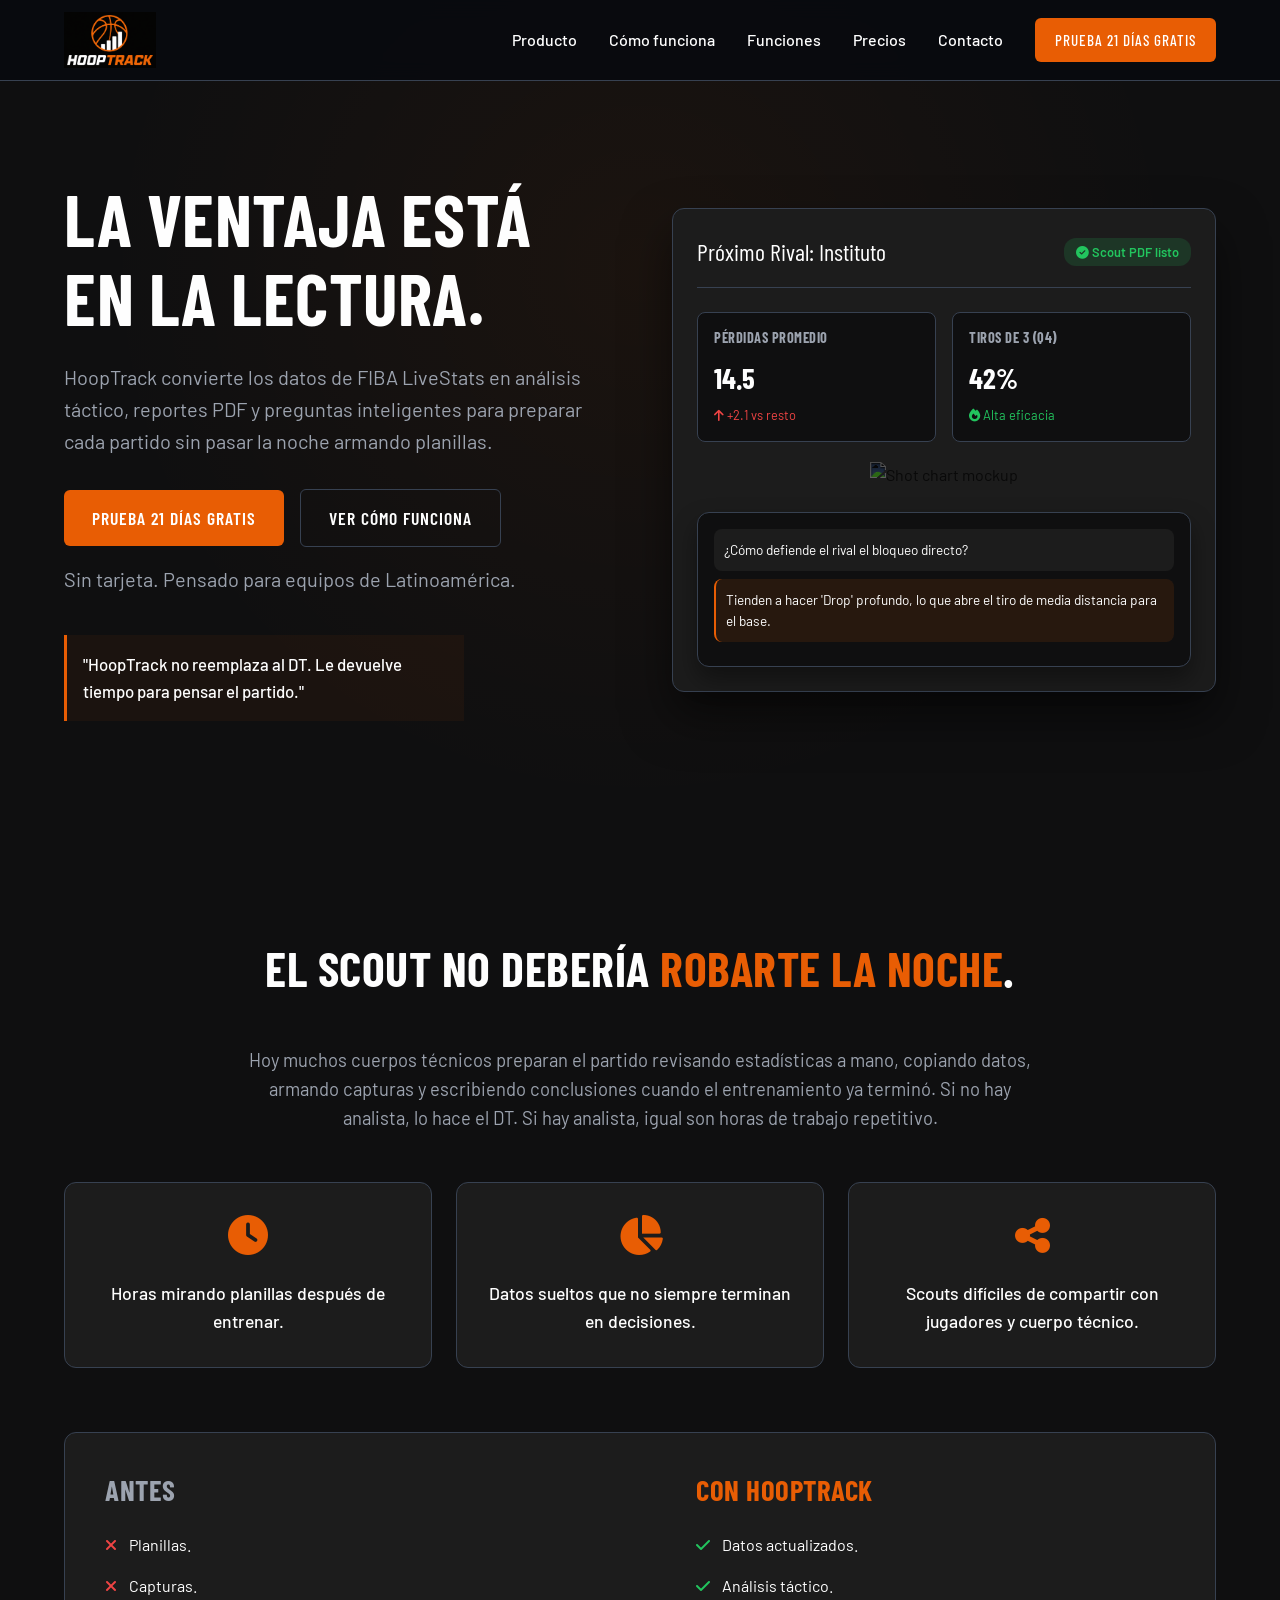
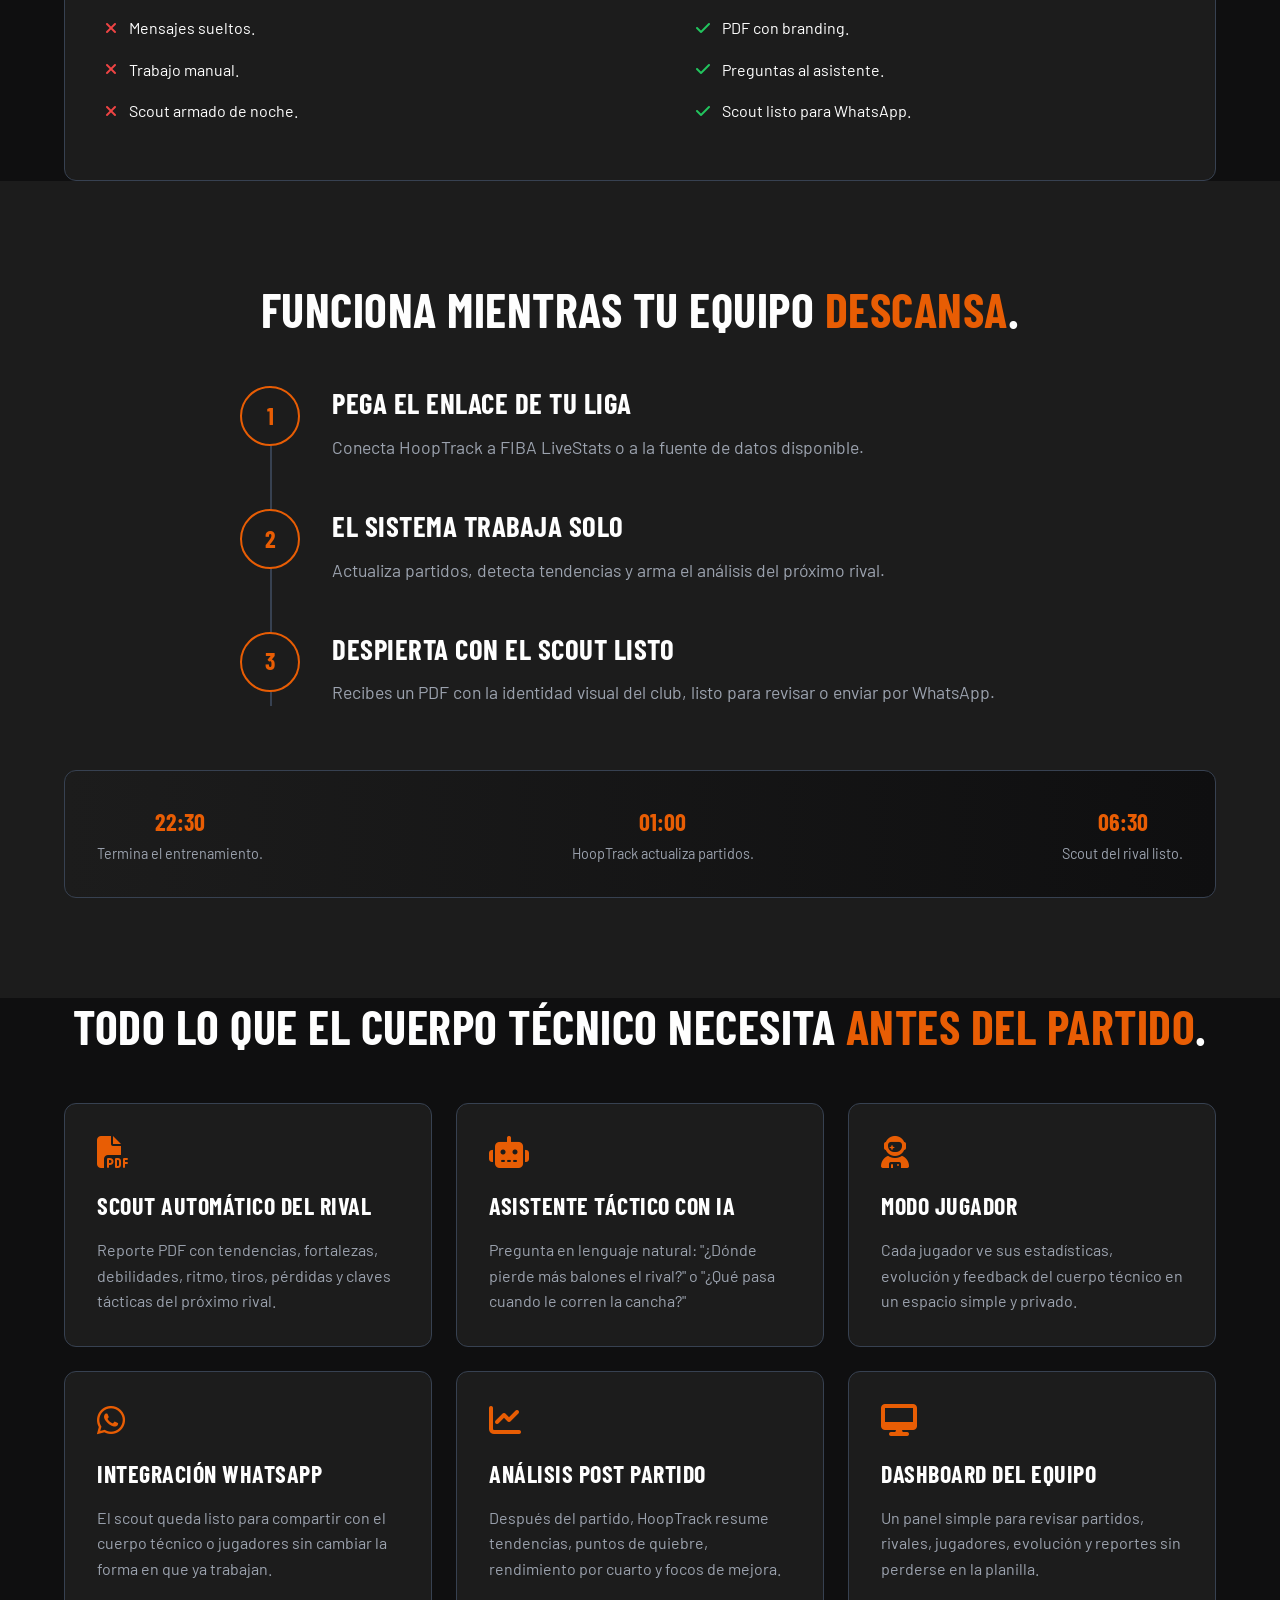
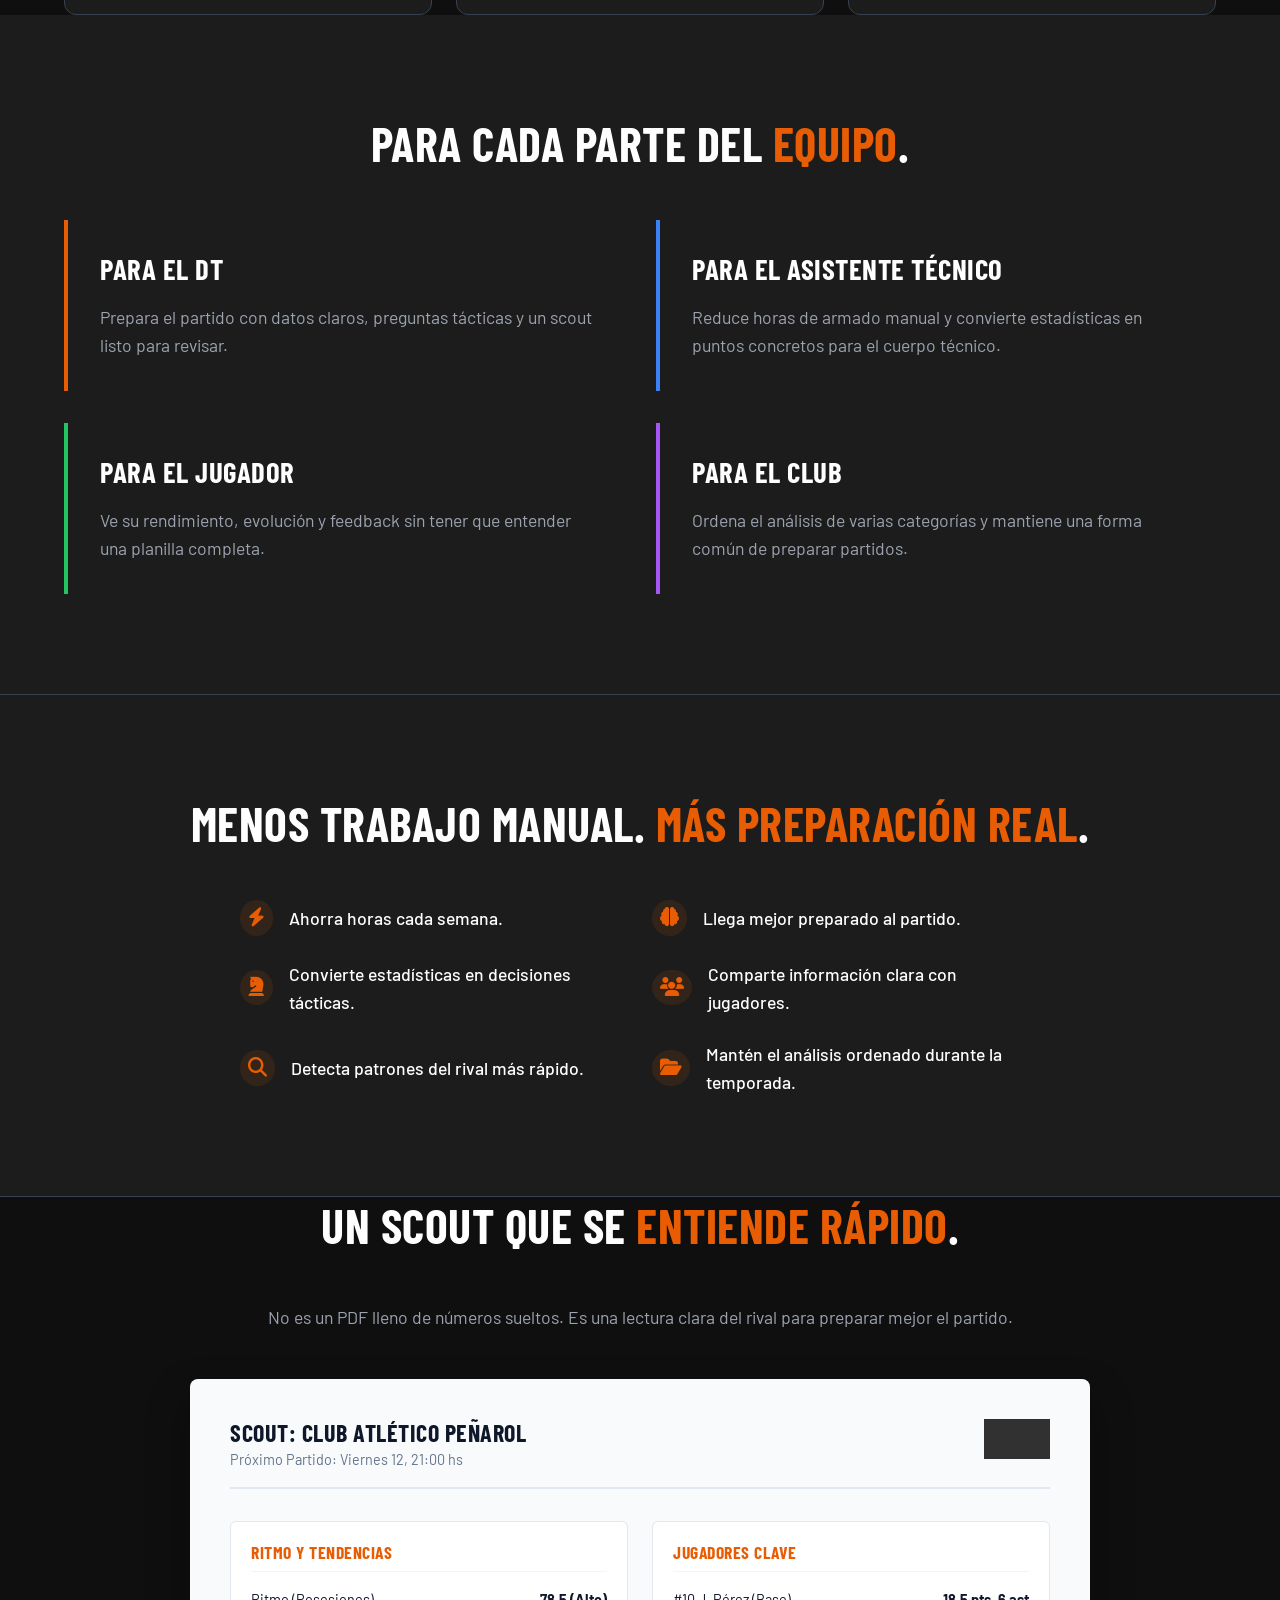
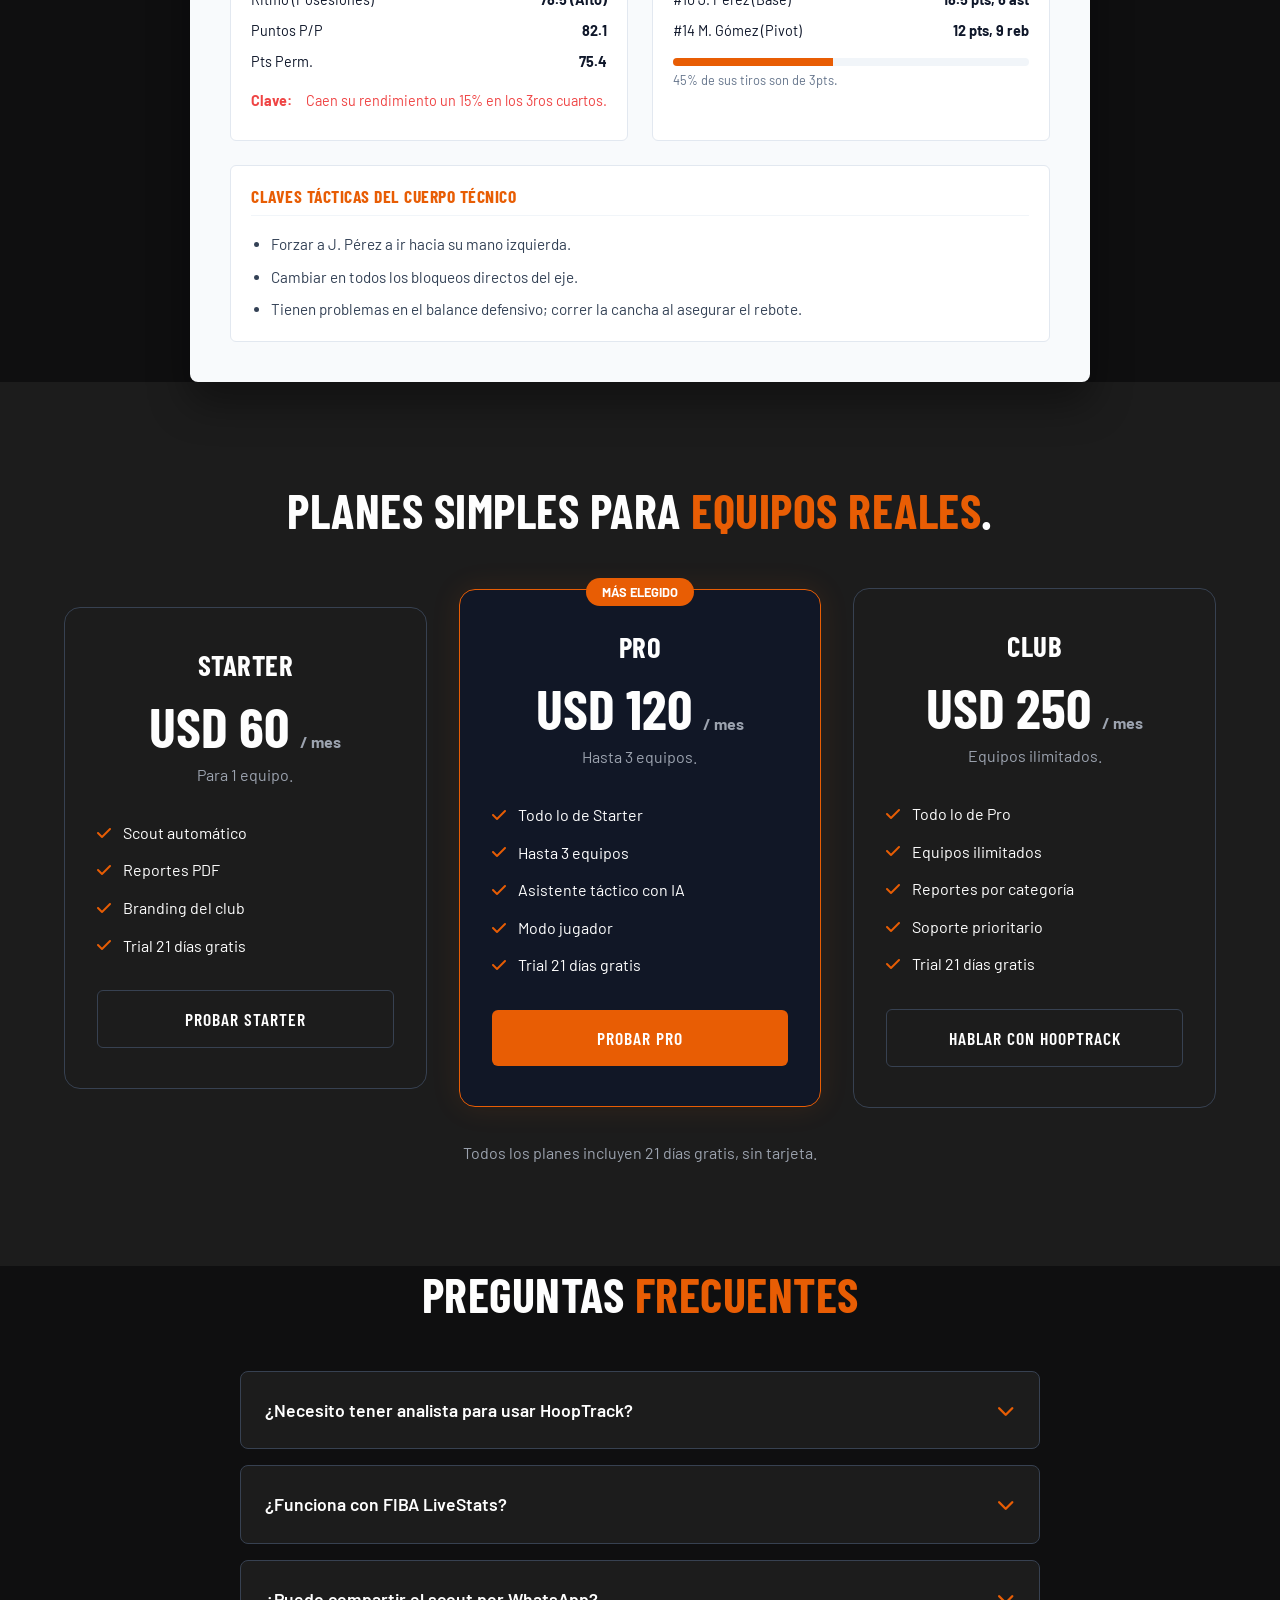
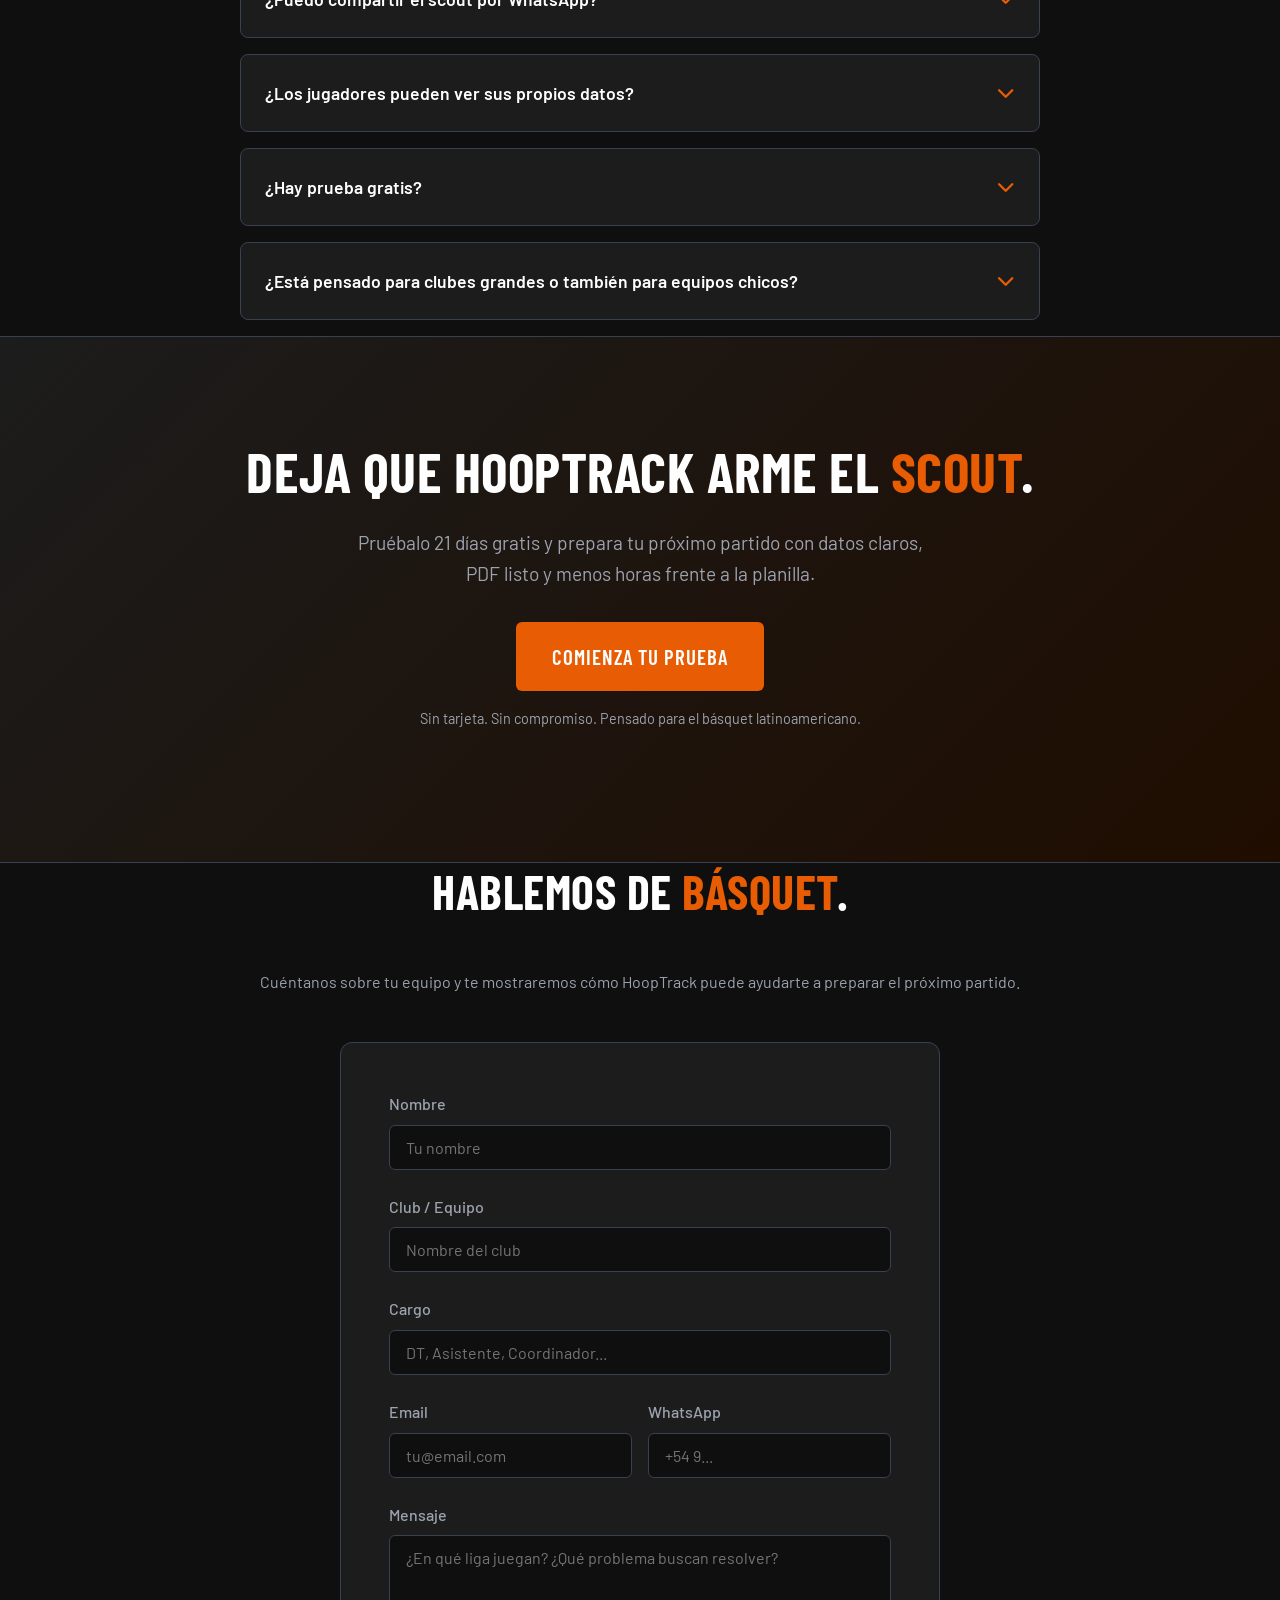
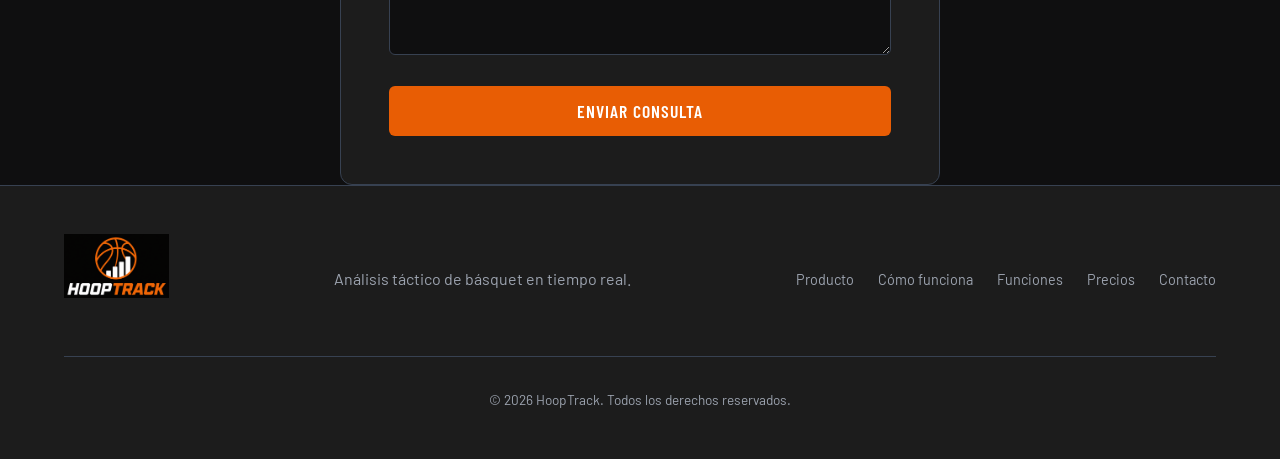
==== index.html @ 9adfdb3d "Initial commit: Landing page HoopTrack" ====
<!DOCTYPE html>
<html lang="es">
<head>
    <meta charset="UTF-8">
    <meta name="viewport" content="width=device-width, initial-scale=1.0">
    <title>HoopTrack | Análisis táctico de básquet en tiempo real</title>
    <meta name="description" content="HoopTrack convierte los datos de FIBA LiveStats en análisis táctico, reportes PDF y preguntas inteligentes para preparar cada partido sin pasar la noche armando planillas.">
    
    <!-- Google Fonts -->
    <link rel="preconnect" href="https://fonts.googleapis.com">
    <link rel="preconnect" href="https://fonts.gstatic.com" crossorigin>
    <link href="https://fonts.googleapis.com/css2?family=Barlow+Condensed:wght@600;700;800&family=Barlow:wght@400;500;600;700&display=swap" rel="stylesheet">
    
    <!-- Font Awesome (for icons) -->
    <link rel="stylesheet" href="https://cdnjs.cloudflare.com/ajax/libs/font-awesome/6.4.0/css/all.min.css">
    
    <!-- Styles -->
    <link rel="stylesheet" href="styles.css">
</head>
<body>

    <!-- Navbar -->
    <header>
        <div class="container nav-container">
            <a href="#" class="logo" style="display: flex; align-items: center;">
                <img src="logo.png" alt="HoopTrack Logo" class="nav-logo-img">
            </a>
            <nav class="nav-links">
                <a href="#producto">Producto</a>
                <a href="#como-funciona">Cómo funciona</a>
                <a href="#funciones">Funciones</a>
                <a href="#precios">Precios</a>
                <a href="#contacto">Contacto</a>
                <a href="#precios" class="btn" style="padding: 10px 20px; font-size: 0.95rem;">Prueba 21 días gratis</a>
            </nav>
            <button class="mobile-menu-btn"><i class="fas fa-bars"></i></button>
        </div>
    </header>

    <!-- SECTION 1: HOME -->
    <section id="producto" class="hero">
        <div class="container hero-content">
            <div class="hero-text fade-in">
                <h1 style="text-transform: uppercase;">La ventaja está en la lectura.</h1>
                <p>HoopTrack convierte los datos de FIBA LiveStats en análisis táctico, reportes PDF y preguntas inteligentes para preparar cada partido sin pasar la noche armando planillas.</p>
                
                <div class="hero-actions">
                    <a href="#precios" class="btn">Prueba 21 días gratis</a>
                    <a href="#como-funciona" class="btn btn-secondary">Ver cómo funciona</a>
                </div>
                <p class="hero-note">Sin tarjeta. Pensado para equipos de Latinoamérica.</p>
                
                <div style="margin-top: 40px; padding: 16px; border-left: 3px solid var(--primary); background-color: rgba(255,106,0,0.05); max-width: 400px;">
                    <p style="margin:0; font-size: 1.05rem; color: var(--text-light); font-weight: 500;">
                        "HoopTrack no reemplaza al DT. Le devuelve tiempo para pensar el partido."
                    </p>
                </div>
            </div>
            
            <div class="hero-visual slide-up">
                <div class="dashboard-mockup">
                    <div class="mockup-header">
                        <div class="mockup-title">Próximo Rival: Instituto</div>
                        <div class="mockup-status"><i class="fas fa-check-circle"></i> Scout PDF listo</div>
                    </div>
                    
                    <div class="mockup-grid">
                        <div class="mockup-card">
                            <h4>Pérdidas Promedio</h4>
                            <div class="value">14.5</div>
                            <div style="color: #ef4444; font-size: 0.8rem; margin-top: 4px;"><i class="fas fa-arrow-up"></i> +2.1 vs resto</div>
                        </div>
                        <div class="mockup-card">
                            <h4>Tiros de 3 (Q4)</h4>
                            <div class="value">42%</div>
                            <div style="color: #22c55e; font-size: 0.8rem; margin-top: 4px;"><i class="fas fa-fire"></i> Alta eficacia</div>
                        </div>
                    </div>
                    
                    <div style="margin-top: 20px; text-align: center;">
                        <img src="https://upload.wikimedia.org/wikipedia/commons/thumb/1/1b/Basketball_court_FIBA.svg/1024px-Basketball_court_FIBA.svg.png" style="width: 100%; max-width: 300px; opacity: 0.7; filter: invert(1) hue-rotate(180deg);" alt="Shot chart mockup">
                    </div>
                    
                    <div class="mockup-chat">
                        <div class="chat-msg">¿Cómo defiende el rival el bloqueo directo?</div>
                        <div class="chat-msg reply">Tienden a hacer 'Drop' profundo, lo que abre el tiro de media distancia para el base.</div>
                    </div>
                </div>
            </div>
        </div>
    </section>

    <!-- SECTION 2: EL PROBLEMA -->
    <section class="container" style="padding-top: 40px;">
        <h2 class="section-title fade-in">El scout no debería <span class="text-accent">robarte la noche</span>.</h2>
        <p style="text-align: center; max-width: 800px; margin: 0 auto 48px auto; font-size: 1.15rem; color: var(--text-muted);">
            Hoy muchos cuerpos técnicos preparan el partido revisando estadísticas a mano, copiando datos, armando capturas y escribiendo conclusiones cuando el entrenamiento ya terminó. Si no hay analista, lo hace el DT. Si hay analista, igual son horas de trabajo repetitivo.
        </p>
        
        <div class="problem-cards">
            <div class="problem-card">
                <i class="fas fa-clock"></i>
                <p>Horas mirando planillas después de entrenar.</p>
            </div>
            <div class="problem-card">
                <i class="fas fa-chart-pie"></i>
                <p>Datos sueltos que no siempre terminan en decisiones.</p>
            </div>
            <div class="problem-card">
                <i class="fas fa-share-nodes"></i>
                <p>Scouts difíciles de compartir con jugadores y cuerpo técnico.</p>
            </div>
        </div>
        
        <div class="comparison">
            <div class="comp-box before">
                <h3>Antes</h3>
                <ul class="comp-list">
                    <li><i class="fas fa-times"></i> Planillas.</li>
                    <li><i class="fas fa-times"></i> Capturas.</li>
                    <li><i class="fas fa-times"></i> Mensajes sueltos.</li>
                    <li><i class="fas fa-times"></i> Trabajo manual.</li>
                    <li><i class="fas fa-times"></i> Scout armado de noche.</li>
                </ul>
            </div>
            <div class="comp-box after">
                <h3>Con HoopTrack</h3>
                <ul class="comp-list">
                    <li><i class="fas fa-check"></i> Datos actualizados.</li>
                    <li><i class="fas fa-check"></i> Análisis táctico.</li>
                    <li><i class="fas fa-check"></i> PDF con branding.</li>
                    <li><i class="fas fa-check"></i> Preguntas al asistente.</li>
                    <li><i class="fas fa-check"></i> Scout listo para WhatsApp.</li>
                </ul>
            </div>
        </div>
    </section>

    <!-- SECTION 3: CÓMO FUNCIONA -->
    <section id="como-funciona" style="background-color: var(--bg-sec);">
        <div class="container">
            <h2 class="section-title fade-in">Funciona mientras tu equipo <span class="text-accent">descansa</span>.</h2>
            
            <div class="timeline fade-in">
                <div class="timeline-step">
                    <div class="step-number">1</div>
                    <div class="step-content">
                        <h3>Pega el enlace de tu liga</h3>
                        <p>Conecta HoopTrack a FIBA LiveStats o a la fuente de datos disponible.</p>
                    </div>
                </div>
                
                <div class="timeline-step">
                    <div class="step-number">2</div>
                    <div class="step-content">
                        <h3>El sistema trabaja solo</h3>
                        <p>Actualiza partidos, detecta tendencias y arma el análisis del próximo rival.</p>
                    </div>
                </div>
                
                <div class="timeline-step">
                    <div class="step-number">3</div>
                    <div class="step-content">
                        <h3>Despierta con el scout listo</h3>
                        <p>Recibes un PDF con la identidad visual del club, listo para revisar o enviar por WhatsApp.</p>
                    </div>
                </div>
            </div>
            
            <div class="nocturnal-timeline">
                <div class="time-point">
                    <div class="time">22:30</div>
                    <div class="desc">Termina el entrenamiento.</div>
                </div>
                <div class="time-point">
                    <div class="time">01:00</div>
                    <div class="desc">HoopTrack actualiza partidos.</div>
                </div>
                <div class="time-point">
                    <div class="time">06:30</div>
                    <div class="desc">Scout del rival listo.</div>
                </div>
            </div>
        </div>
    </section>

    <!-- SECTION 4: FUNCIONES -->
    <section id="funciones" class="container">
        <h2 class="section-title fade-in">Todo lo que el cuerpo técnico necesita <span class="text-accent">antes del partido</span>.</h2>
        
        <div class="features-grid">
            <div class="feature-card slide-up">
                <i class="fas fa-file-pdf"></i>
                <h3>Scout automático del rival</h3>
                <p>Reporte PDF con tendencias, fortalezas, debilidades, ritmo, tiros, pérdidas y claves tácticas del próximo rival.</p>
            </div>
            
            <div class="feature-card slide-up" style="transition-delay: 0.1s;">
                <i class="fas fa-robot"></i>
                <h3>Asistente táctico con IA</h3>
                <p>Pregunta en lenguaje natural: "¿Dónde pierde más balones el rival?" o "¿Qué pasa cuando le corren la cancha?"</p>
            </div>
            
            <div class="feature-card">
                <i class="fas fa-user-astronaut"></i>
                <h3>Modo jugador</h3>
                <p>Cada jugador ve sus estadísticas, evolución y feedback del cuerpo técnico en un espacio simple y privado.</p>
            </div>
            
            <div class="feature-card">
                <i class="fab fa-whatsapp"></i>
                <h3>Integración WhatsApp</h3>
                <p>El scout queda listo para compartir con el cuerpo técnico o jugadores sin cambiar la forma en que ya trabajan.</p>
            </div>
            
            <div class="feature-card">
                <i class="fas fa-chart-line"></i>
                <h3>Análisis post partido</h3>
                <p>Después del partido, HoopTrack resume tendencias, puntos de quiebre, rendimiento por cuarto y focos de mejora.</p>
            </div>
            
            <div class="feature-card">
                <i class="fas fa-desktop"></i>
                <h3>Dashboard del equipo</h3>
                <p>Un panel simple para revisar partidos, rivales, jugadores, evolución y reportes sin perderse en la planilla.</p>
            </div>
        </div>
    </section>

    <!-- SECTION 5: CASOS DE USO -->
    <section style="background-color: var(--bg-sec);">
        <div class="container">
            <h2 class="section-title">Para cada parte del <span class="text-accent">equipo</span>.</h2>
            
            <div class="use-cases-grid">
                <div class="use-case-box">
                    <h3>Para el DT</h3>
                    <p>Prepara el partido con datos claros, preguntas tácticas y un scout listo para revisar.</p>
                </div>
                
                <div class="use-case-box" style="border-color: #3b82f6;">
                    <h3>Para el asistente técnico</h3>
                    <p>Reduce horas de armado manual y convierte estadísticas en puntos concretos para el cuerpo técnico.</p>
                </div>
                
                <div class="use-case-box" style="border-color: #22c55e;">
                    <h3>Para el jugador</h3>
                    <p>Ve su rendimiento, evolución y feedback sin tener que entender una planilla completa.</p>
                </div>
                
                <div class="use-case-box" style="border-color: #a855f7;">
                    <h3>Para el club</h3>
                    <p>Ordena el análisis de varias categorías y mantiene una forma común de preparar partidos.</p>
                </div>
            </div>
        </div>
    </section>

    <!-- SECTION 6: BENEFICIOS -->
    <section class="benefits">
        <div class="container fade-in">
            <h2 class="section-title">Menos trabajo manual. <span class="text-accent">Más preparación real</span>.</h2>
            
            <ul class="benefits-list">
                <li><i class="fas fa-bolt"></i> Ahorra horas cada semana.</li>
                <li><i class="fas fa-brain"></i> Llega mejor preparado al partido.</li>
                <li><i class="fas fa-chess-knight"></i> Convierte estadísticas en decisiones tácticas.</li>
                <li><i class="fas fa-users"></i> Comparte información clara con jugadores.</li>
                <li><i class="fas fa-search"></i> Detecta patrones del rival más rápido.</li>
                <li><i class="fas fa-folder-open"></i> Mantén el análisis ordenado durante la temporada.</li>
            </ul>
        </div>
    </section>

    <!-- SECTION 7: EJEMPLO DE SCOUT -->
    <section class="container">
        <h2 class="section-title">Un scout que se <span class="text-accent">entiende rápido</span>.</h2>
        <p style="text-align: center; margin-bottom: 48px; color: var(--text-muted); font-size: 1.1rem;">
            No es un PDF lleno de números sueltos. Es una lectura clara del rival para preparar mejor el partido.
        </p>
        
        <div class="scout-example-container">
            <div class="pdf-mockup">
                <div class="pdf-header">
                    <div class="pdf-title">
                        <h3>Scout: Club Atlético Peñarol</h3>
                        <p>Próximo Partido: Viernes 12, 21:00 hs</p>
                    </div>
                    <div class="pdf-logo"><img src="logo.png" alt="HoopTrack Logo" class="pdf-logo-img" style="filter: brightness(0); opacity: 0.8;"></div>
                </div>
                
                <div class="pdf-grid">
                    <div class="pdf-section">
                        <h4>Ritmo y Tendencias</h4>
                        <div class="pdf-data-row"><span>Ritmo (Posesiones)</span> <span class="val">78.5 (Alto)</span></div>
                        <div class="pdf-data-row"><span>Puntos P/P</span> <span class="val">82.1</span></div>
                        <div class="pdf-data-row"><span>Pts Perm.</span> <span class="val">75.4</span></div>
                        <div class="pdf-data-row" style="margin-top: 16px; color: #ef4444;">
                            <strong>Clave:</strong> Caen su rendimiento un 15% en los 3ros cuartos.
                        </div>
                    </div>
                    
                    <div class="pdf-section">
                        <h4>Jugadores Clave</h4>
                        <div class="pdf-data-row"><span>#10 J. Pérez (Base)</span> <span class="val">18.5 pts, 6 ast</span></div>
                        <div class="pdf-data-row"><span>#14 M. Gómez (Pivot)</span> <span class="val">12 pts, 9 reb</span></div>
                        <div style="margin-top: 16px;">
                            <div style="height: 8px; width: 100%; background: #f1f5f9; border-radius: 4px; overflow: hidden;">
                                <div style="height: 100%; width: 45%; background: var(--primary);"></div>
                            </div>
                            <div style="font-size: 0.8rem; margin-top: 4px; color: #64748b;">45% de sus tiros son de 3pts.</div>
                        </div>
                    </div>
                    
                    <div class="pdf-section" style="grid-column: span 2;">
                        <h4>Claves Tácticas del Cuerpo Técnico</h4>
                        <ul style="padding-left: 20px; font-size: 0.95rem; margin-top: 12px; color: #334155;">
                            <li style="margin-bottom: 8px;">Forzar a J. Pérez a ir hacia su mano izquierda.</li>
                            <li style="margin-bottom: 8px;">Cambiar en todos los bloqueos directos del eje.</li>
                            <li>Tienen problemas en el balance defensivo; correr la cancha al asegurar el rebote.</li>
                        </ul>
                    </div>
                </div>
            </div>
        </div>
    </section>

    <!-- SECTION 8: PRICING -->
    <section id="precios" style="background-color: var(--bg-sec);">
        <div class="container">
            <h2 class="section-title">Planes simples para <span class="text-accent">equipos reales</span>.</h2>
            
            <div class="pricing-grid">
                <!-- Starter -->
                <div class="price-card">
                    <h3>Starter</h3>
                    <div class="price">USD 60 <span>/ mes</span></div>
                    <p class="price-desc">Para 1 equipo.</p>
                    
                    <ul class="features-list">
                        <li><i class="fas fa-check"></i> Scout automático</li>
                        <li><i class="fas fa-check"></i> Reportes PDF</li>
                        <li><i class="fas fa-check"></i> Branding del club</li>
                        <li><i class="fas fa-check"></i> Trial 21 días gratis</li>
                    </ul>
                    
                    <a href="#contacto" class="btn btn-secondary">Probar Starter</a>
                </div>
                
                <!-- Pro -->
                <div class="price-card popular">
                    <div class="popular-badge">Más elegido</div>
                    <h3>Pro</h3>
                    <div class="price">USD 120 <span>/ mes</span></div>
                    <p class="price-desc">Hasta 3 equipos.</p>
                    
                    <ul class="features-list">
                        <li><i class="fas fa-check"></i> Todo lo de Starter</li>
                        <li><i class="fas fa-check"></i> Hasta 3 equipos</li>
                        <li><i class="fas fa-check"></i> Asistente táctico con IA</li>
                        <li><i class="fas fa-check"></i> Modo jugador</li>
                        <li><i class="fas fa-check"></i> Trial 21 días gratis</li>
                    </ul>
                    
                    <a href="#contacto" class="btn">Probar Pro</a>
                </div>
                
                <!-- Club -->
                <div class="price-card">
                    <h3>Club</h3>
                    <div class="price">USD 250 <span>/ mes</span></div>
                    <p class="price-desc">Equipos ilimitados.</p>
                    
                    <ul class="features-list">
                        <li><i class="fas fa-check"></i> Todo lo de Pro</li>
                        <li><i class="fas fa-check"></i> Equipos ilimitados</li>
                        <li><i class="fas fa-check"></i> Reportes por categoría</li>
                        <li><i class="fas fa-check"></i> Soporte prioritario</li>
                        <li><i class="fas fa-check"></i> Trial 21 días gratis</li>
                    </ul>
                    
                    <a href="#contacto" class="btn btn-secondary">Hablar con HoopTrack</a>
                </div>
            </div>
            
            <p class="pricing-note">Todos los planes incluyen 21 días gratis, sin tarjeta.</p>
        </div>
    </section>

    <!-- SECTION 9: FAQ -->
    <section class="container">
        <h2 class="section-title">Preguntas <span class="text-accent">Frecuentes</span></h2>
        
        <div class="faq-container">
            <div class="accordion-item">
                <div class="accordion-header">
                    ¿Necesito tener analista para usar HoopTrack?
                    <i class="fas fa-chevron-down"></i>
                </div>
                <div class="accordion-body">
                    <p>No. HoopTrack está pensado para cuerpos técnicos que no siempre tienen analista o que quieren ahorrar tiempo en tareas repetitivas.</p>
                </div>
            </div>
            
            <div class="accordion-item">
                <div class="accordion-header">
                    ¿Funciona con FIBA LiveStats?
                    <i class="fas fa-chevron-down"></i>
                </div>
                <div class="accordion-body">
                    <p>Sí. HoopTrack se conecta a FIBA LiveStats para tomar los datos de los partidos y convertirlos en análisis.</p>
                </div>
            </div>
            
            <div class="accordion-item">
                <div class="accordion-header">
                    ¿Puedo compartir el scout por WhatsApp?
                    <i class="fas fa-chevron-down"></i>
                </div>
                <div class="accordion-body">
                    <p>Sí. El reporte queda listo en PDF para enviarlo por WhatsApp al cuerpo técnico o jugadores.</p>
                </div>
            </div>
            
            <div class="accordion-item">
                <div class="accordion-header">
                    ¿Los jugadores pueden ver sus propios datos?
                    <i class="fas fa-chevron-down"></i>
                </div>
                <div class="accordion-body">
                    <p>Sí. El modo jugador permite que cada jugador revise su rendimiento, evolución y feedback.</p>
                </div>
            </div>
            
            <div class="accordion-item">
                <div class="accordion-header">
                    ¿Hay prueba gratis?
                    <i class="fas fa-chevron-down"></i>
                </div>
                <div class="accordion-body">
                    <p>Sí. Todos los planes tienen 21 días gratis, sin tarjeta.</p>
                </div>
            </div>
            
            <div class="accordion-item">
                <div class="accordion-header">
                    ¿Está pensado para clubes grandes o también para equipos chicos?
                    <i class="fas fa-chevron-down"></i>
                </div>
                <div class="accordion-body">
                    <p>Está pensado especialmente para equipos y clubes de Latinoamérica que quieren prepararse mejor sin pagar herramientas inaccesibles.</p>
                </div>
            </div>
        </div>
    </section>

    <!-- SECTION 10: CTA FINAL -->
    <section class="cta-section">
        <div class="container fade-in">
            <h2>Deja que HoopTrack arme el <span class="text-accent">scout</span>.</h2>
            <p>Pruébalo 21 días gratis y prepara tu próximo partido con datos claros, PDF listo y menos horas frente a la planilla.</p>
            <a href="#contacto" class="btn" style="font-size: 1.3rem; padding: 18px 36px;">Comienza tu prueba</a>
            <p style="margin-top: 16px; font-size: 0.9rem; color: var(--text-muted);">Sin tarjeta. Sin compromiso. Pensado para el básquet latinoamericano.</p>
        </div>
    </section>

    <!-- SECTION 11: CONTACTO -->
    <section id="contacto" class="container">
        <h2 class="section-title fade-in">Hablemos de <span class="text-accent">básquet</span>.</h2>
        <p style="text-align: center; margin-bottom: 48px; color: var(--text-muted);">
            Cuéntanos sobre tu equipo y te mostraremos cómo HoopTrack puede ayudarte a preparar el próximo partido.
        </p>
        
        <div class="contact-container slide-up">
            <form action="#" method="POST" id="contact-form">
                <div class="form-group">
                    <label for="name">Nombre</label>
                    <input type="text" id="name" class="form-control" placeholder="Tu nombre" required>
                </div>
                
                <div class="form-group">
                    <label for="team">Club / Equipo</label>
                    <input type="text" id="team" class="form-control" placeholder="Nombre del club" required>
                </div>
                
                <div class="form-group">
                    <label for="role">Cargo</label>
                    <input type="text" id="role" class="form-control" placeholder="DT, Asistente, Coordinador..." required>
                </div>
                
                <div class="form-group" style="display: grid; grid-template-columns: 1fr 1fr; gap: 16px;">
                    <div>
                        <label for="email">Email</label>
                        <input type="email" id="email" class="form-control" placeholder="tu@email.com" required>
                    </div>
                    <div>
                        <label for="whatsapp">WhatsApp</label>
                        <input type="tel" id="whatsapp" class="form-control" placeholder="+54 9..." required>
                    </div>
                </div>
                
                <div class="form-group">
                    <label for="message">Mensaje</label>
                    <textarea id="message" class="form-control" placeholder="¿En qué liga juegan? ¿Qué problema buscan resolver?"></textarea>
                </div>
                
                <button type="submit" class="btn">Enviar consulta</button>
            </form>
        </div>
    </section>

    <!-- FOOTER -->
    <footer>
        <div class="container">
            <div class="footer-content">
                <div class="footer-logo" style="margin-bottom: 16px;">
                    <img src="logo.png" alt="HoopTrack Logo" class="footer-logo-img">
                </div>
                <p style="color: var(--text-muted); margin: 0;">Análisis táctico de básquet en tiempo real.</p>
                <div class="footer-links">
                    <a href="#producto">Producto</a>
                    <a href="#como-funciona">Cómo funciona</a>
                    <a href="#funciones">Funciones</a>
                    <a href="#precios">Precios</a>
                    <a href="#contacto">Contacto</a>
                </div>
            </div>
            
            <div class="footer-bottom">
                &copy; 2026 HoopTrack. Todos los derechos reservados.
            </div>
        </div>
    </footer>

    <!-- Scripts -->
    <script src="script.js"></script>
</body>
</html>
---- styles.css ----
:root {
  --bg-main: #0F0F10;
  --bg-sec: #1C1C1C;
  --bg-card: #374151;
  --primary: #E85D04;
  --primary-hover: #C44B00;
  --text-light: #FEFEFE;
  --text-muted: #9CA3AF;
  --border-color: #374151;
  
  --font-heading: 'Barlow Condensed', sans-serif;
  --font-body: 'Barlow', sans-serif;
}

* {
  box-sizing: border-box;
  margin: 0;
  padding: 0;
}

body {
  background-color: var(--bg-main);
  color: var(--text-light);
  font-family: var(--font-body);
  line-height: 1.6;
  -webkit-font-smoothing: antialiased;
}

h1, h2, h3, h4, h5, h6 {
  font-family: var(--font-heading);
  text-transform: uppercase;
  letter-spacing: 0.5px;
  line-height: 1.2;
}

a {
  text-decoration: none;
  color: inherit;
  transition: color 0.3s ease;
}

.btn {
  display: inline-block;
  background-color: var(--primary);
  color: #fff;
  padding: 14px 28px;
  border-radius: 6px;
  font-weight: 600;
  font-size: 1.1rem;
  text-align: center;
  border: none;
  cursor: pointer;
  transition: all 0.3s ease;
  font-family: var(--font-heading);
  text-transform: uppercase;
  letter-spacing: 1px;
}

.btn:hover {
  background-color: var(--primary-hover);
  transform: translateY(-2px);
  box-shadow: 0 4px 12px rgba(255, 106, 0, 0.3);
}

.btn-secondary {
  background-color: transparent;
  border: 1px solid var(--border-color);
  color: var(--text-light);
}

.btn-secondary:hover {
  background-color: var(--bg-sec);
  border-color: var(--text-muted);
  transform: translateY(-2px);
  box-shadow: none;
}

.container {
  max-width: 1200px;
  margin: 0 auto;
  padding: 0 24px;
}

section {
  padding: 100px 0;
}

.section-title {
  font-size: 3rem;
  margin-bottom: 48px;
  text-align: center;
  font-weight: 700;
}

.text-accent {
  color: var(--primary);
}

.badge {
  background-color: rgba(255, 106, 0, 0.15);
  color: var(--primary);
  padding: 6px 12px;
  border-radius: 20px;
  font-size: 0.85rem;
  font-weight: 600;
  text-transform: uppercase;
  letter-spacing: 0.5px;
  display: inline-block;
  margin-bottom: 16px;
}

/* Navbar */
header {
  position: fixed;
  top: 0;
  left: 0;
  width: 100%;
  background-color: rgba(8, 10, 15, 0.9);
  backdrop-filter: blur(10px);
  z-index: 1000;
  border-bottom: 1px solid var(--border-color);
}

.nav-container {
  display: flex;
  justify-content: space-between;
  align-items: center;
  height: 80px;
}

.logo {
  font-family: var(--font-heading);
  font-size: 2rem;
  font-weight: 700;
  color: var(--text-light);
  display: flex;
  align-items: center;
  gap: 8px;
}

.logo span {
  color: var(--primary);
}

.nav-links {
  display: flex;
  gap: 32px;
  align-items: center;
}

.nav-links a {
  font-size: 1rem;
  font-weight: 500;
  color: #ffffff;
}

.nav-links a:hover {
  color: var(--primary);
}

.mobile-menu-btn {
  display: none;
  background: none;
  border: none;
  color: var(--text-light);
  font-size: 1.5rem;
  cursor: pointer;
}

/* Hero Section */
.hero {
  min-height: 100vh;
  display: flex;
  align-items: center;
  padding-top: 100px; /* Offset for navbar */
  position: relative;
  overflow: hidden;
}

.hero::before {
  content: '';
  position: absolute;
  top: 0;
  left: 0;
  width: 100%;
  height: 100%;
  background: radial-gradient(circle at 50% 30%, rgba(255, 106, 0, 0.05) 0%, rgba(8, 10, 15, 0) 60%);
  pointer-events: none;
}

.hero-content {
  display: grid;
  grid-template-columns: 1fr 1fr;
  gap: 64px;
  align-items: center;
}

.hero-text h1 {
  font-size: 4.5rem;
  margin-bottom: 24px;
  line-height: 1.1;
}

.hero-text p {
  font-size: 1.25rem;
  color: var(--text-muted);
  margin-bottom: 32px;
}

.hero-actions {
  display: flex;
  gap: 16px;
  align-items: center;
  margin-bottom: 16px;
}

.hero-note {
  font-size: 0.9rem;
  color: var(--text-muted);
}

.hero-visual {
  position: relative;
}

/* Dashboard Mockup */
.dashboard-mockup {
  background-color: var(--bg-sec);
  border: 1px solid var(--border-color);
  border-radius: 12px;
  padding: 24px;
  box-shadow: 0 24px 48px rgba(0, 0, 0, 0.5);
  position: relative;
}

.mockup-header {
  display: flex;
  justify-content: space-between;
  align-items: center;
  margin-bottom: 24px;
  padding-bottom: 16px;
  border-bottom: 1px solid var(--border-color);
}

.mockup-title {
  font-family: var(--font-heading);
  font-size: 1.5rem;
}

.mockup-status {
  background-color: rgba(34, 197, 94, 0.15);
  color: #22c55e;
  padding: 4px 12px;
  border-radius: 12px;
  font-size: 0.8rem;
  font-weight: 600;
}

.mockup-grid {
  display: grid;
  grid-template-columns: 1fr 1fr;
  gap: 16px;
}

.mockup-card {
  background-color: var(--bg-main);
  border: 1px solid var(--border-color);
  border-radius: 8px;
  padding: 16px;
}

.mockup-card h4 {
  font-size: 0.9rem;
  color: var(--text-muted);
  margin-bottom: 8px;
}

.mockup-card .value {
  font-size: 1.8rem;
  font-weight: 700;
  font-family: var(--font-heading);
}

.mockup-chat {
  background-color: var(--bg-main);
  border: 1px solid var(--border-color);
  border-radius: 12px;
  padding: 16px;
  box-shadow: 0 12px 24px rgba(0, 0, 0, 0.4);
  width: 100%;
  margin-top: 24px;
}

.chat-msg {
  background-color: var(--bg-sec);
  padding: 10px;
  border-radius: 8px;
  font-size: 0.85rem;
  margin-bottom: 8px;
}

.chat-msg.reply {
  background-color: rgba(255, 106, 0, 0.1);
  border-left: 2px solid var(--primary);
}

/* Problem Section */
.problem-cards {
  display: grid;
  grid-template-columns: repeat(3, 1fr);
  gap: 24px;
  margin-bottom: 64px;
}

.problem-card {
  background-color: var(--bg-sec);
  border: 1px solid var(--border-color);
  border-radius: 12px;
  padding: 32px;
  text-align: center;
}

.problem-card i {
  font-size: 2.5rem;
  color: var(--primary);
  margin-bottom: 24px;
}

.problem-card p {
  font-size: 1.1rem;
  font-weight: 500;
}

.comparison {
  display: grid;
  grid-template-columns: 1fr 1fr;
  gap: 32px;
  background-color: var(--bg-sec);
  border-radius: 12px;
  overflow: hidden;
  border: 1px solid var(--border-color);
}

.comp-box {
  padding: 40px;
}

.comp-box h3 {
  font-size: 1.8rem;
  margin-bottom: 24px;
  color: var(--text-muted);
}

.comp-box.after h3 {
  color: var(--primary);
}

.comp-list {
  list-style: none;
}

.comp-list li {
  margin-bottom: 16px;
  display: flex;
  align-items: center;
  gap: 12px;
}

.comp-box.before .comp-list li i {
  color: #ef4444;
}

.comp-box.after .comp-list li i {
  color: #22c55e;
}

/* How It Works */
.timeline {
  display: flex;
  flex-direction: column;
  gap: 48px;
  max-width: 800px;
  margin: 0 auto;
  position: relative;
}

.timeline::before {
  content: '';
  position: absolute;
  top: 0;
  left: 30px;
  width: 2px;
  height: 100%;
  background-color: var(--border-color);
}

.timeline-step {
  display: flex;
  gap: 32px;
  position: relative;
}

.step-number {
  width: 60px;
  height: 60px;
  background-color: var(--bg-sec);
  border: 2px solid var(--primary);
  border-radius: 50%;
  display: flex;
  align-items: center;
  justify-content: center;
  font-family: var(--font-heading);
  font-size: 1.5rem;
  font-weight: 700;
  color: var(--primary);
  flex-shrink: 0;
  z-index: 1;
}

.step-content h3 {
  font-size: 1.8rem;
  margin-bottom: 12px;
}

.step-content p {
  color: var(--text-muted);
  font-size: 1.1rem;
}

.nocturnal-timeline {
  display: flex;
  justify-content: space-between;
  margin-top: 64px;
  padding: 32px;
  background: linear-gradient(to right, var(--bg-sec), var(--bg-main));
  border-radius: 12px;
  border: 1px solid var(--border-color);
}

.time-point {
  text-align: center;
}

.time-point .time {
  font-family: var(--font-heading);
  font-size: 1.5rem;
  color: var(--primary);
  font-weight: 700;
}

.time-point .desc {
  font-size: 0.9rem;
  color: var(--text-muted);
}

/* Features */
.features-grid {
  display: grid;
  grid-template-columns: repeat(3, 1fr);
  gap: 24px;
}

.feature-card {
  background-color: var(--bg-sec);
  border: 1px solid var(--border-color);
  border-radius: 12px;
  padding: 32px;
  transition: transform 0.3s ease, border-color 0.3s ease;
}

.feature-card:hover {
  transform: translateY(-5px);
  border-color: var(--primary);
}

.feature-card i {
  font-size: 2rem;
  color: var(--primary);
  margin-bottom: 24px;
}

.feature-card h3 {
  font-size: 1.5rem;
  margin-bottom: 16px;
}

.feature-card p {
  color: var(--text-muted);
}

/* Use Cases */
.use-cases-grid {
  display: grid;
  grid-template-columns: repeat(2, 1fr);
  gap: 32px;
}

.use-case-box {
  background-color: var(--bg-sec);
  border-left: 4px solid var(--primary);
  padding: 32px;
  border-radius: 0 12px 12px 0;
}

.use-case-box h3 {
  font-size: 1.8rem;
  margin-bottom: 16px;
}

.use-case-box p {
  color: var(--text-muted);
  font-size: 1.1rem;
}

/* Benefits */
.benefits {
  background-color: var(--bg-sec);
  border-top: 1px solid var(--border-color);
  border-bottom: 1px solid var(--border-color);
}

.benefits-list {
  display: grid;
  grid-template-columns: repeat(2, 1fr);
  gap: 24px;
  list-style: none;
  max-width: 800px;
  margin: 0 auto;
}

.benefits-list li {
  display: flex;
  align-items: center;
  gap: 16px;
  font-size: 1.1rem;
  font-weight: 500;
}

.benefits-list li i {
  color: var(--primary);
  font-size: 1.2rem;
  background-color: rgba(255, 106, 0, 0.1);
  padding: 8px;
  border-radius: 50%;
}

/* Scout Example (PDF Mockup) */
.scout-example-container {
  max-width: 900px;
  margin: 0 auto;
}

.pdf-mockup {
  background-color: #f8fafc;
  color: #0f172a;
  border-radius: 8px;
  padding: 40px;
  box-shadow: 0 20px 40px rgba(0, 0, 0, 0.4);
  position: relative;
}

.pdf-header {
  display: flex;
  justify-content: space-between;
  border-bottom: 2px solid #e2e8f0;
  padding-bottom: 16px;
  margin-bottom: 32px;
}

.pdf-logo {
  font-family: var(--font-heading);
  font-size: 1.8rem;
  font-weight: 700;
  color: #0f172a;
}

.pdf-title h3 {
  font-size: 1.5rem;
  margin: 0;
}

.pdf-title p {
  color: #64748b;
  font-size: 0.9rem;
}

.pdf-grid {
  display: grid;
  grid-template-columns: 1fr 1fr;
  gap: 24px;
}

.pdf-section {
  background-color: #ffffff;
  border: 1px solid #e2e8f0;
  border-radius: 6px;
  padding: 20px;
}

.pdf-section h4 {
  font-size: 1.1rem;
  margin-bottom: 16px;
  color: var(--primary);
  border-bottom: 1px solid #f1f5f9;
  padding-bottom: 8px;
}

.pdf-data-row {
  display: flex;
  justify-content: space-between;
  margin-bottom: 8px;
  font-size: 0.9rem;
}

.pdf-data-row .val {
  font-weight: 700;
}

/* Pricing */
.pricing-grid {
  display: grid;
  grid-template-columns: repeat(3, 1fr);
  gap: 32px;
  align-items: center;
}

.price-card {
  background-color: var(--bg-sec);
  border: 1px solid var(--border-color);
  border-radius: 16px;
  padding: 40px 32px;
  text-align: center;
  position: relative;
}

.price-card.popular {
  border-color: var(--primary);
  transform: scale(1.05);
  background-color: rgba(17, 24, 39, 0.95);
  box-shadow: 0 0 30px rgba(255, 106, 0, 0.1);
}

.popular-badge {
  position: absolute;
  top: -12px;
  left: 50%;
  transform: translateX(-50%);
  background-color: var(--primary);
  color: #fff;
  padding: 4px 16px;
  border-radius: 20px;
  font-size: 0.8rem;
  font-weight: 700;
  text-transform: uppercase;
}

.price-card h3 {
  font-size: 1.8rem;
  margin-bottom: 16px;
}

.price {
  font-family: var(--font-heading);
  font-size: 3.5rem;
  font-weight: 700;
  margin-bottom: 8px;
  line-height: 1;
}

.price span {
  font-size: 1rem;
  color: var(--text-muted);
  font-family: var(--font-body);
}

.price-desc {
  color: var(--text-muted);
  margin-bottom: 32px;
}

.features-list {
  list-style: none;
  text-align: left;
  margin-bottom: 32px;
}

.features-list li {
  margin-bottom: 12px;
  display: flex;
  align-items: center;
  gap: 12px;
  color: var(--text-light);
}

.features-list li i {
  color: var(--primary);
}

.price-card .btn {
  width: 100%;
}

.pricing-note {
  text-align: center;
  margin-top: 32px;
  color: var(--text-muted);
}

/* FAQ */
.faq-container {
  max-width: 800px;
  margin: 0 auto;
}

.accordion-item {
  background-color: var(--bg-sec);
  border: 1px solid var(--border-color);
  border-radius: 8px;
  margin-bottom: 16px;
  overflow: hidden;
}

.accordion-header {
  padding: 24px;
  cursor: pointer;
  display: flex;
  justify-content: space-between;
  align-items: center;
  font-weight: 600;
  font-size: 1.1rem;
}

.accordion-header i {
  color: var(--primary);
  transition: transform 0.3s ease;
}

.accordion-item.active .accordion-header i {
  transform: rotate(180deg);
}

.accordion-body {
  padding: 0 24px;
  max-height: 0;
  overflow: hidden;
  transition: max-height 0.3s ease, padding 0.3s ease;
}

.accordion-item.active .accordion-body {
  padding: 0 24px 24px 24px;
  max-height: 200px; /* Arbitrary large enough height */
}

.accordion-body p {
  color: var(--text-muted);
}

/* CTA Section */
.cta-section {
  background: linear-gradient(135deg, var(--bg-sec) 0%, #1f0d00 100%);
  border-top: 1px solid var(--border-color);
  border-bottom: 1px solid var(--border-color);
  text-align: center;
}

.cta-section h2 {
  font-size: 3.5rem;
  margin-bottom: 24px;
}

.cta-section p {
  font-size: 1.2rem;
  color: var(--text-muted);
  max-width: 600px;
  margin: 0 auto 32px auto;
}

/* Contact */
.contact-container {
  max-width: 600px;
  margin: 0 auto;
  background-color: var(--bg-sec);
  padding: 48px;
  border-radius: 12px;
  border: 1px solid var(--border-color);
}

.form-group {
  margin-bottom: 24px;
}

.form-group label {
  display: block;
  margin-bottom: 8px;
  font-weight: 500;
  color: var(--text-muted);
}

.form-control {
  width: 100%;
  padding: 12px 16px;
  background-color: var(--bg-main);
  border: 1px solid var(--border-color);
  border-radius: 6px;
  color: var(--text-light);
  font-family: var(--font-body);
  font-size: 1rem;
}

.form-control:focus {
  outline: none;
  border-color: var(--primary);
}

textarea.form-control {
  min-height: 120px;
  resize: vertical;
}

.contact-container .btn {
  width: 100%;
}

/* Footer */
footer {
  background-color: var(--bg-sec);
  padding: 48px 0;
  border-top: 1px solid var(--border-color);
}

.footer-content {
  display: flex;
  justify-content: space-between;
  align-items: center;
  margin-bottom: 32px;
}

.footer-logo {
  font-family: var(--font-heading);
  font-size: 1.5rem;
  font-weight: 700;
}

.footer-logo span {
  color: var(--primary);
}

.footer-links {
  display: flex;
  gap: 24px;
}

.footer-links a {
  color: var(--text-muted);
  font-size: 0.9rem;
}

.footer-links a:hover {
  color: var(--primary);
}

.footer-bottom {
  text-align: center;
  color: var(--text-muted);
  font-size: 0.85rem;
  padding-top: 32px;
  border-top: 1px solid var(--border-color);
}

/* Logo Images */
.nav-logo-img {
  height: 56px;
  width: auto;
  max-width: 100%;
}

.footer-logo-img {
  height: 64px;
  width: auto;
  max-width: 100%;
}

.pdf-logo-img {
  height: 40px;
  width: auto;
  max-width: 100%;
}

/* Responsive */
@media (max-width: 992px) {
  .hero-content {
    grid-template-columns: 1fr;
    text-align: center;
  }
  
  .hero-actions {
    justify-content: center;
  }
  
  .problem-cards, .features-grid, .pricing-grid {
    grid-template-columns: repeat(2, 1fr);
  }
  
  .price-card.popular {
    transform: scale(1);
  }
}

@media (max-width: 768px) {
  .nav-logo-img {
    height: 40px;
  }
  
  .footer-logo-img {
    height: 48px;
  }
  
  .pdf-logo-img {
    height: 32px;
  }

  .nav-links {
    display: none;
  }
  
  .mobile-menu-btn {
    display: block;
  }
  
  .hero-text h1 {
    font-size: 3rem;
  }
  
  .problem-cards, .comparison, .features-grid, .use-cases-grid, .pricing-grid, .pdf-grid {
    grid-template-columns: 1fr;
  }
  
  .use-case-box {
    border-left: none;
    border-top: 4px solid var(--primary);
    border-radius: 0 0 12px 12px;
  }
  
  .benefits-list {
    grid-template-columns: 1fr;
  }
  
  .nocturnal-timeline {
    flex-direction: column;
    gap: 24px;
  }
  
  .footer-content {
    flex-direction: column;
    gap: 24px;
    text-align: center;
  }
  }
}

/* Scroll Animations */
.fade-in {
  opacity: 0;
  transform: translateY(10px);
  transition: opacity 0.6s ease-out, transform 0.6s ease-out;
}

.fade-in.visible {
  opacity: 1;
  transform: translateY(0);
}

.slide-up {
  opacity: 0;
  transform: translateY(30px);
  transition: opacity 0.6s ease-out, transform 0.6s ease-out;
}

.slide-up.visible {
  opacity: 1;
  transform: translateY(0);
}

/* Add delays for stagger effect */
.slide-up:nth-child(2) { transition-delay: 0.1s; }
.slide-up:nth-child(3) { transition-delay: 0.2s; }
.slide-up:nth-child(4) { transition-delay: 0.3s; }
.slide-up:nth-child(5) { transition-delay: 0.4s; }
.slide-up:nth-child(6) { transition-delay: 0.5s; }
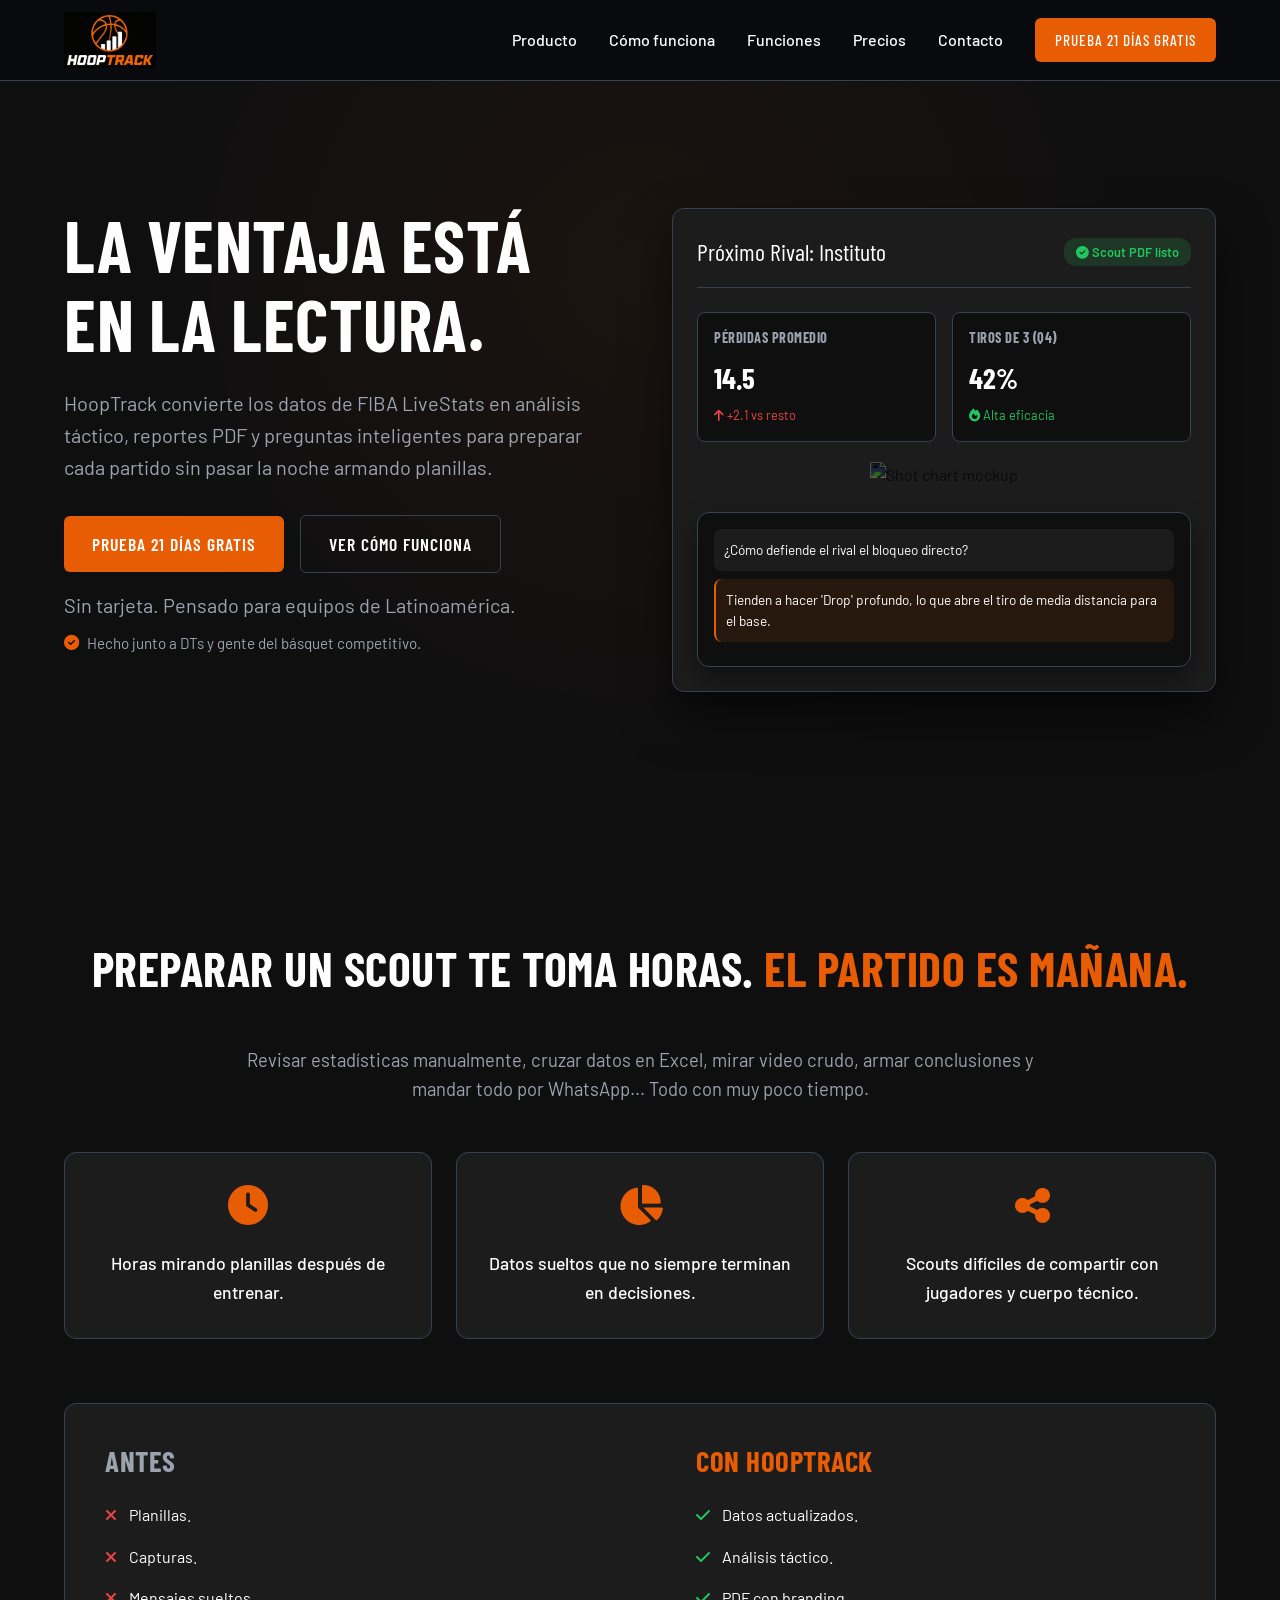
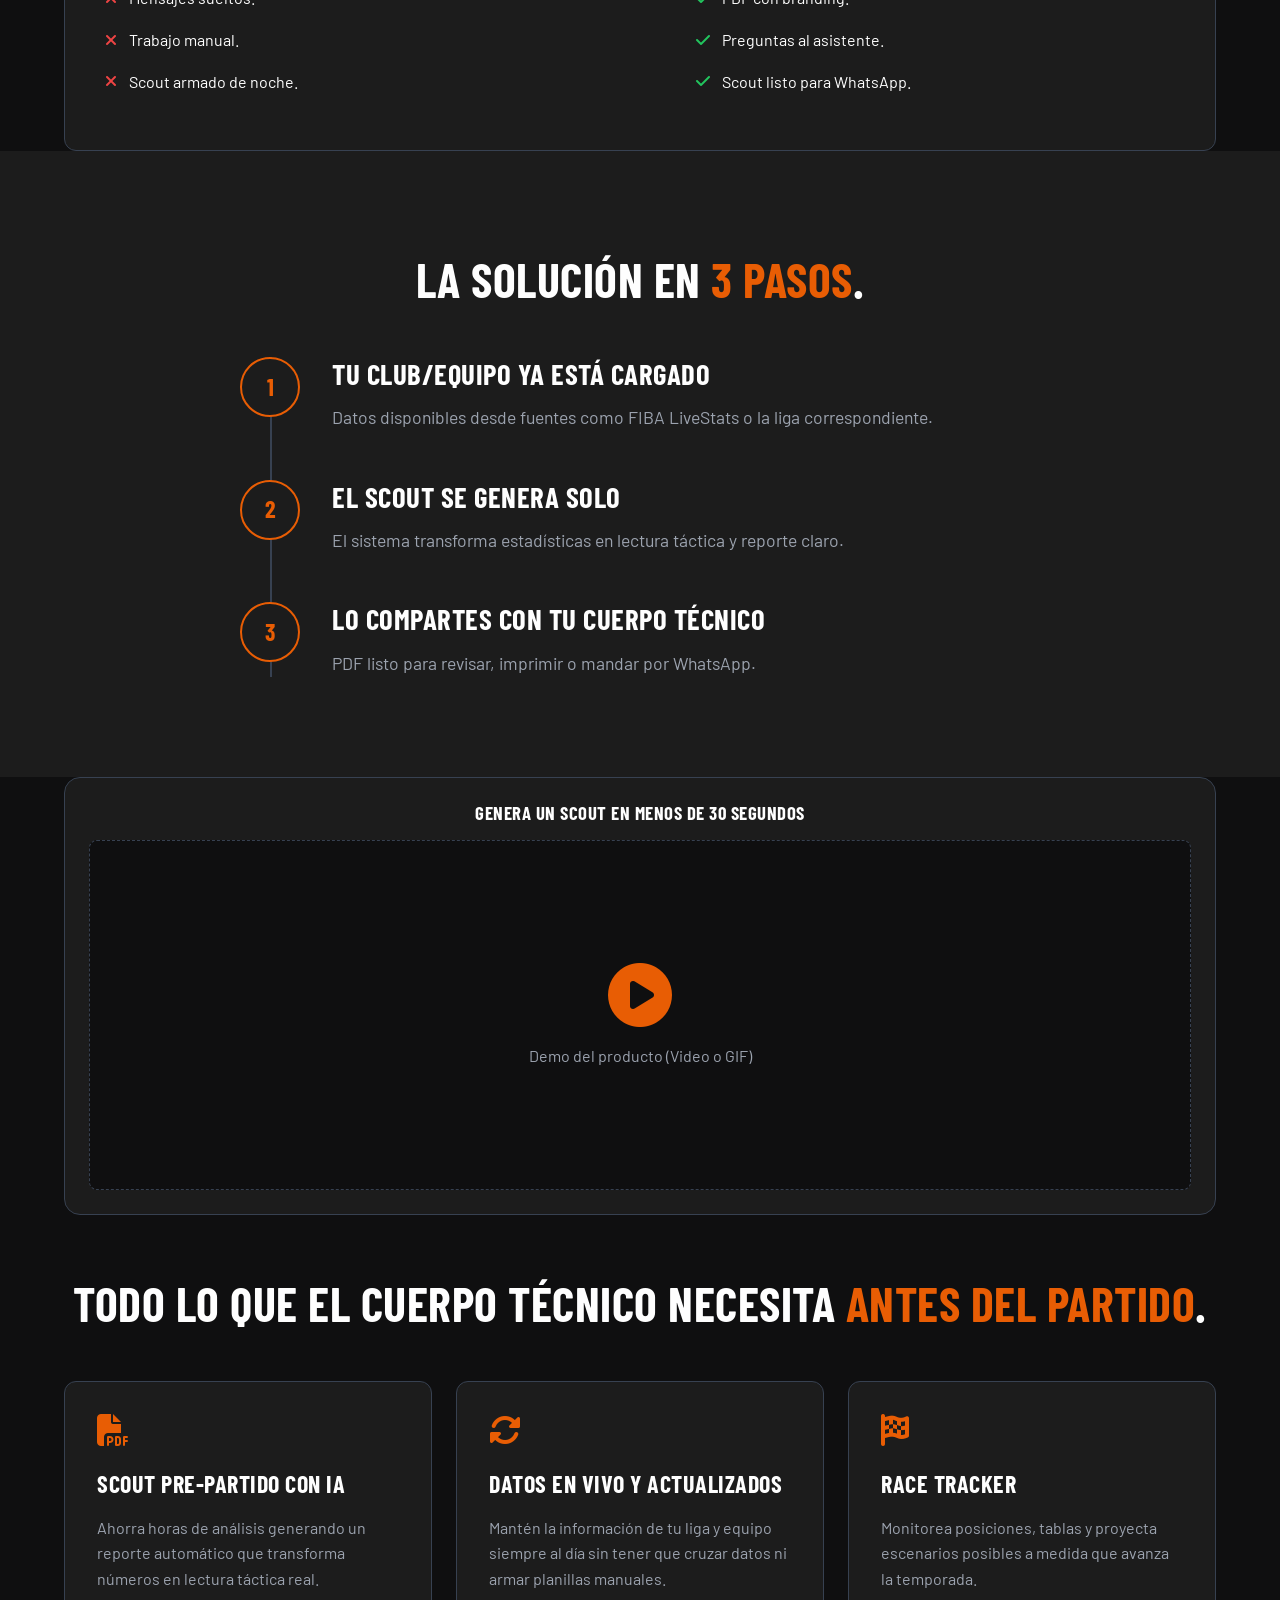
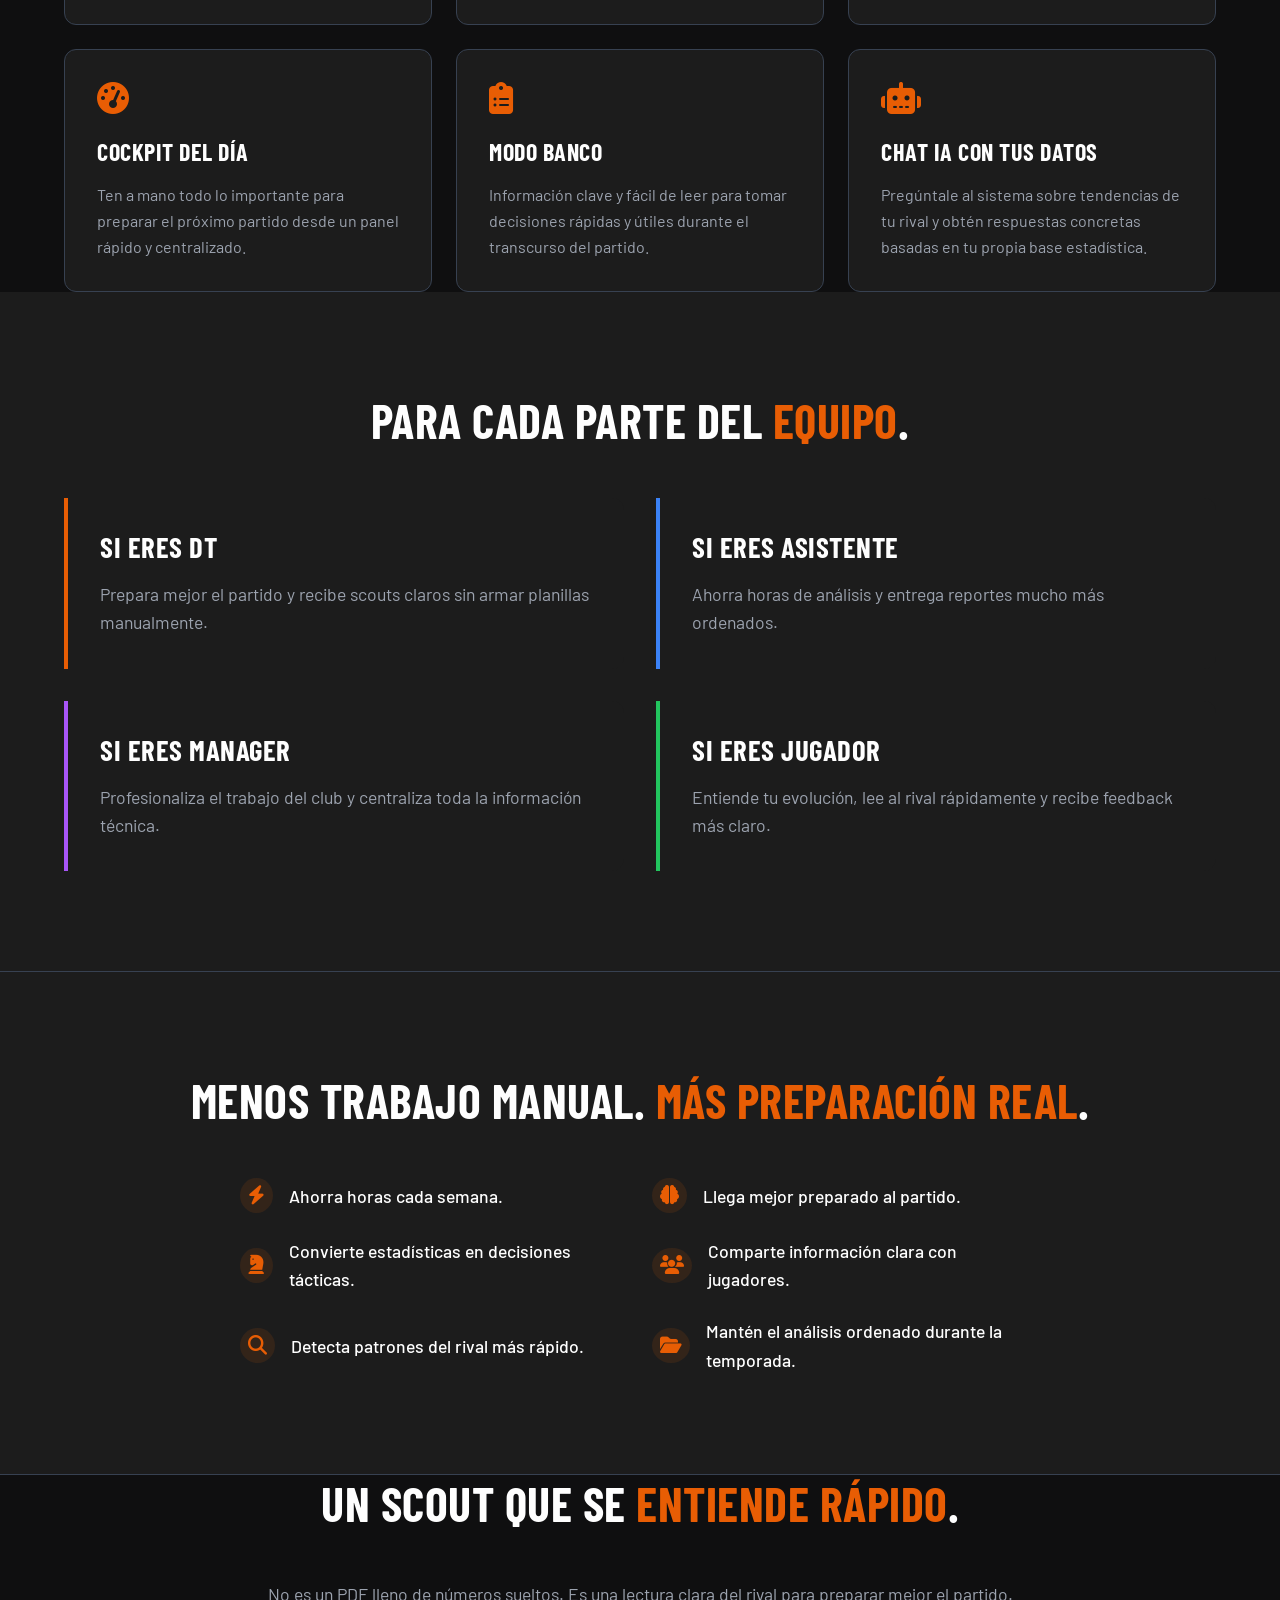
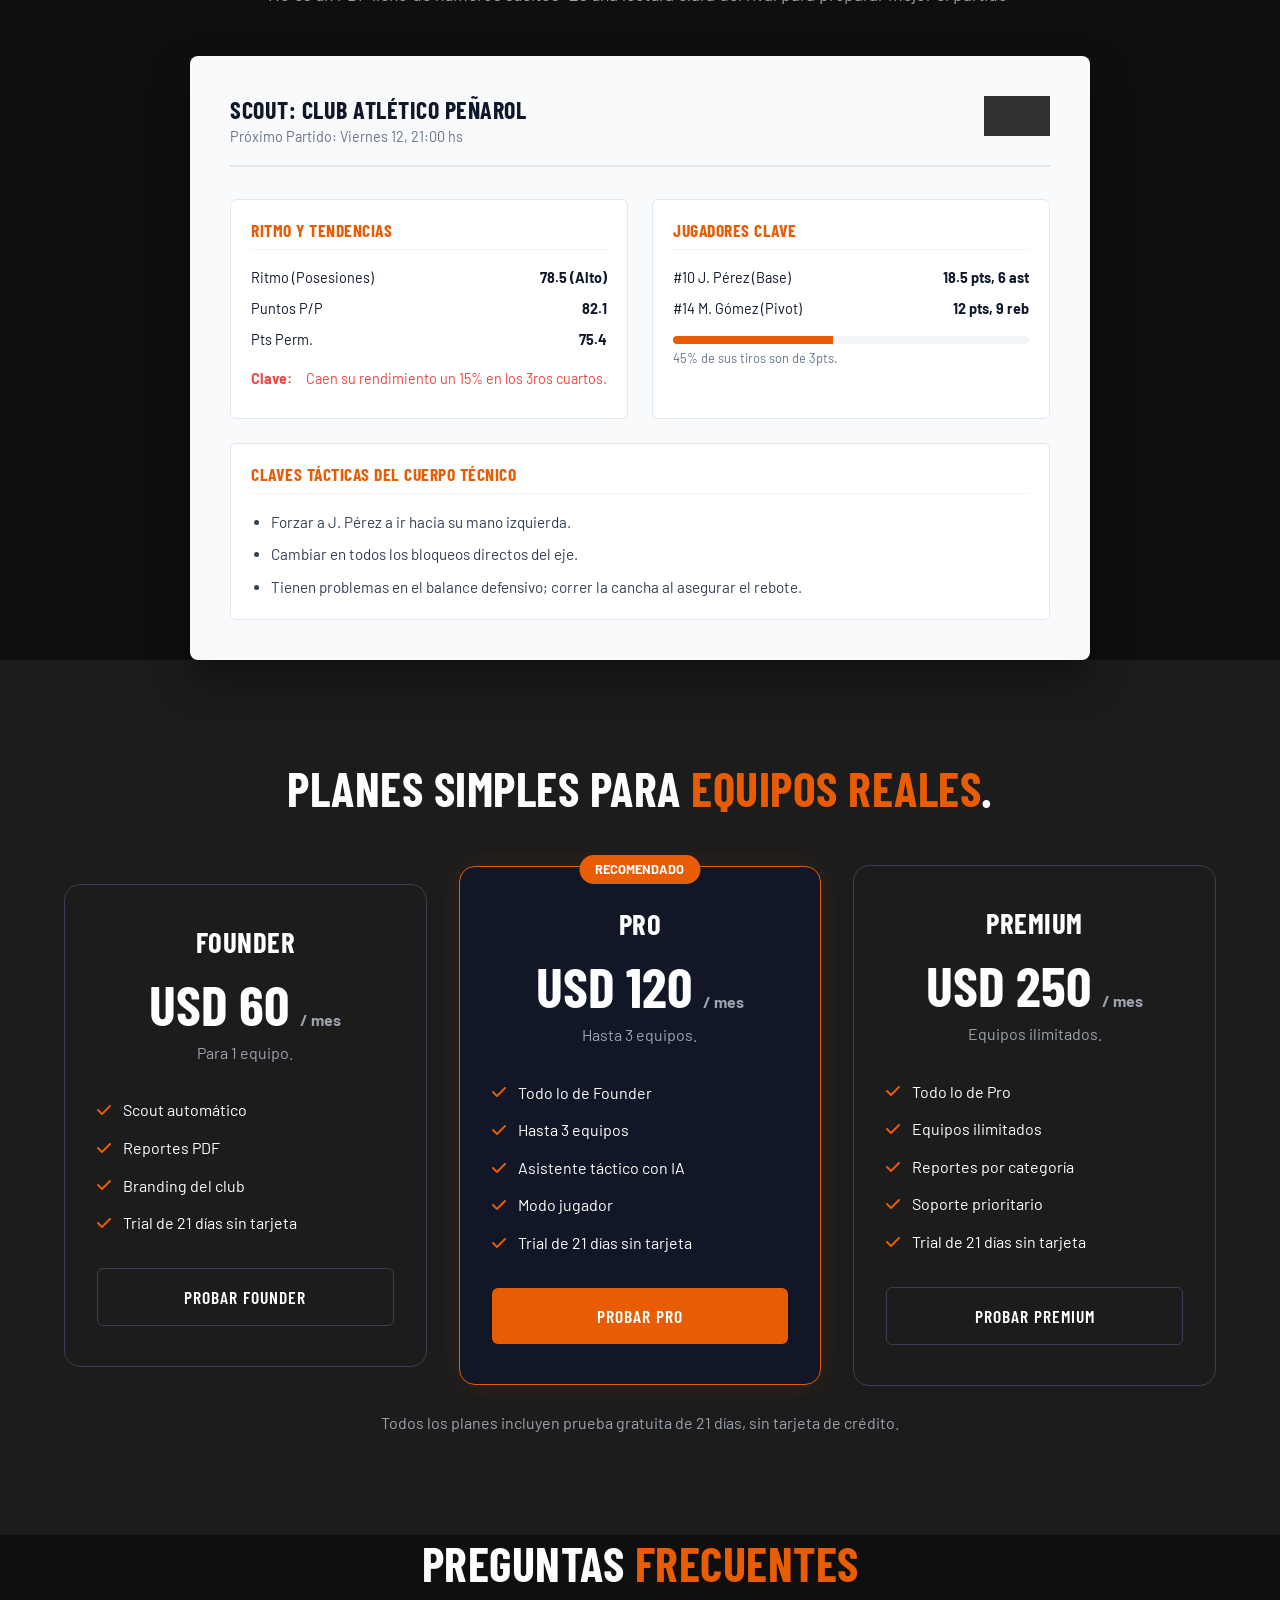
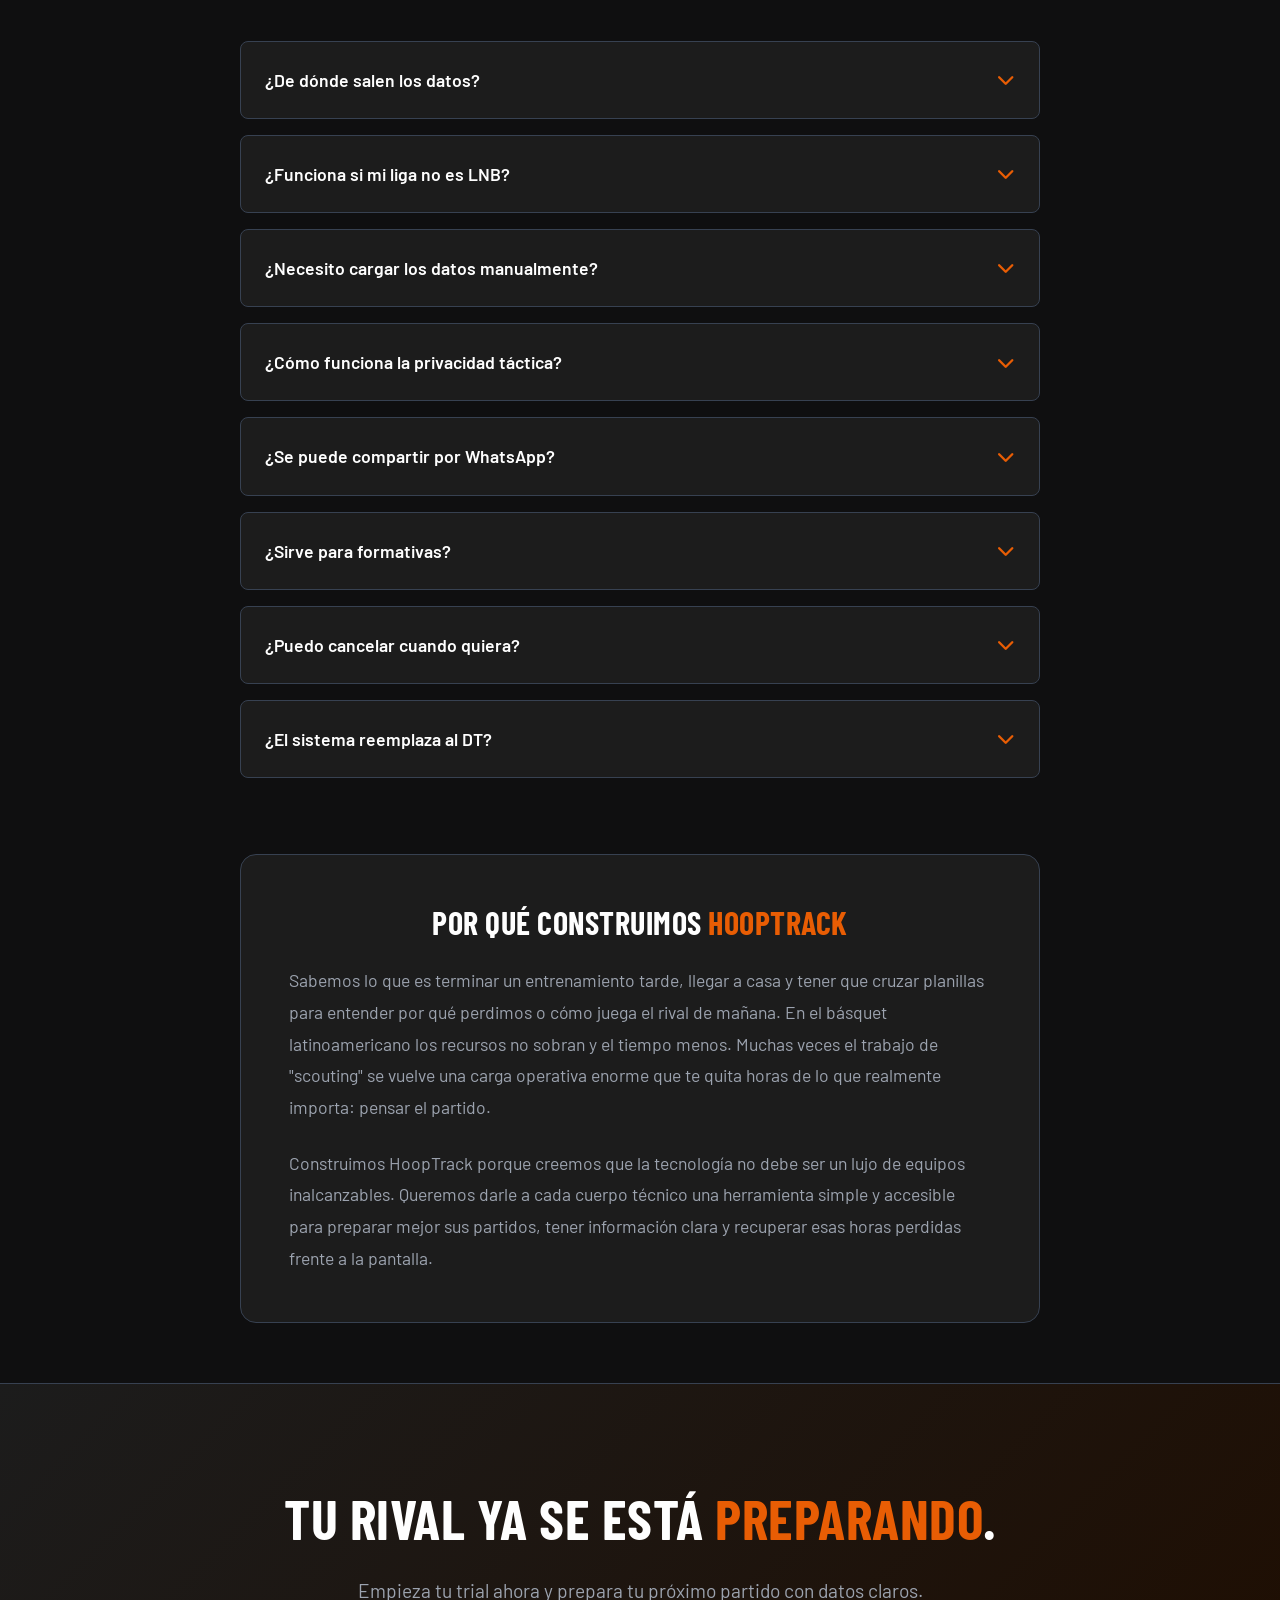
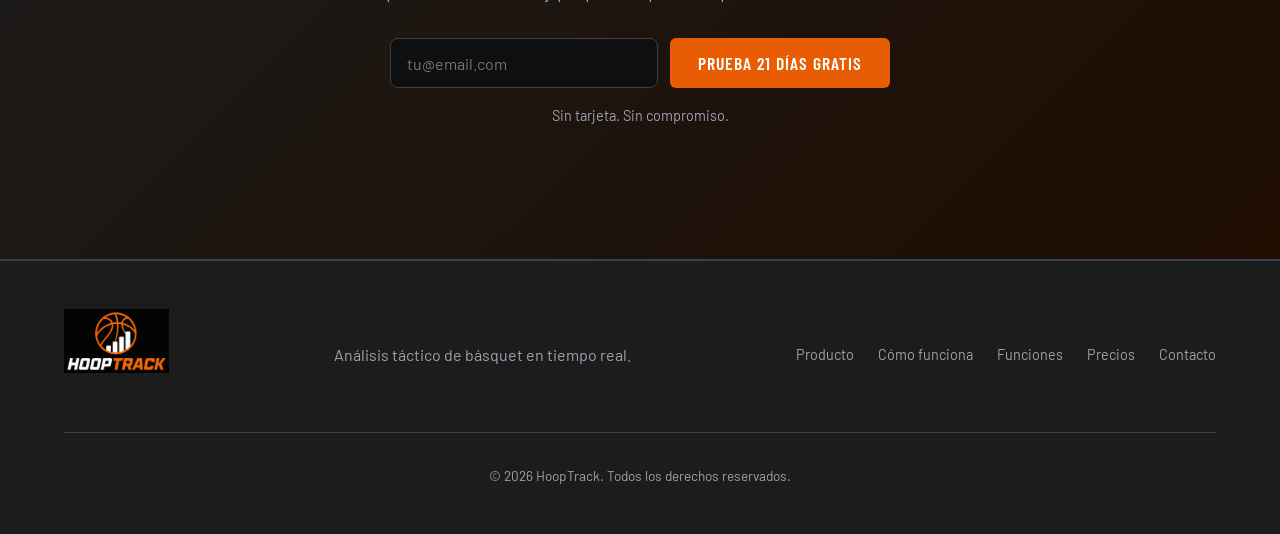
==== commit 07c5c3be: "Update landing page copy and structure based on new requirements" ====
--- a/index.html
+++ b/index.html
@@ -48,12 +48,10 @@
                     <a href="#precios" class="btn">Prueba 21 días gratis</a>
                     <a href="#como-funciona" class="btn btn-secondary">Ver cómo funciona</a>
                 </div>
-                <p class="hero-note">Sin tarjeta. Pensado para equipos de Latinoamérica.</p>
-                
-                <div style="margin-top: 40px; padding: 16px; border-left: 3px solid var(--primary); background-color: rgba(255,106,0,0.05); max-width: 400px;">
-                    <p style="margin:0; font-size: 1.05rem; color: var(--text-light); font-weight: 500;">
-                        "HoopTrack no reemplaza al DT. Le devuelve tiempo para pensar el partido."
-                    </p>
+                <p class="hero-note" style="margin-bottom: 8px;">Sin tarjeta. Pensado para equipos de Latinoamérica.</p>
+                <div style="font-size: 0.95rem; color: var(--text-muted); display: inline-flex; align-items: center; gap: 8px; margin-bottom: 40px;">
+                    <i class="fas fa-check-circle" style="color: var(--primary);"></i>
+                    Hecho junto a DTs y gente del básquet competitivo.
                 </div>
             </div>
             
@@ -92,9 +90,9 @@
 
     <!-- SECTION 2: EL PROBLEMA -->
     <section class="container" style="padding-top: 40px;">
-        <h2 class="section-title fade-in">El scout no debería <span class="text-accent">robarte la noche</span>.</h2>
+        <h2 class="section-title fade-in">Preparar un scout te toma horas. <span class="text-accent">El partido es mañana.</span></h2>
         <p style="text-align: center; max-width: 800px; margin: 0 auto 48px auto; font-size: 1.15rem; color: var(--text-muted);">
-            Hoy muchos cuerpos técnicos preparan el partido revisando estadísticas a mano, copiando datos, armando capturas y escribiendo conclusiones cuando el entrenamiento ya terminó. Si no hay analista, lo hace el DT. Si hay analista, igual son horas de trabajo repetitivo.
+            Revisar estadísticas manualmente, cruzar datos en Excel, mirar video crudo, armar conclusiones y mandar todo por WhatsApp... Todo con muy poco tiempo.
         </p>
         
         <div class="problem-cards">
@@ -139,47 +137,43 @@
     <!-- SECTION 3: CÓMO FUNCIONA -->
     <section id="como-funciona" style="background-color: var(--bg-sec);">
         <div class="container">
-            <h2 class="section-title fade-in">Funciona mientras tu equipo <span class="text-accent">descansa</span>.</h2>
+            <h2 class="section-title fade-in">La solución en <span class="text-accent">3 pasos</span>.</h2>
             
             <div class="timeline fade-in">
                 <div class="timeline-step">
                     <div class="step-number">1</div>
                     <div class="step-content">
-                        <h3>Pega el enlace de tu liga</h3>
-                        <p>Conecta HoopTrack a FIBA LiveStats o a la fuente de datos disponible.</p>
+                        <h3>Tu club/equipo ya está cargado</h3>
+                        <p>Datos disponibles desde fuentes como FIBA LiveStats o la liga correspondiente.</p>
                     </div>
                 </div>
                 
                 <div class="timeline-step">
                     <div class="step-number">2</div>
                     <div class="step-content">
-                        <h3>El sistema trabaja solo</h3>
-                        <p>Actualiza partidos, detecta tendencias y arma el análisis del próximo rival.</p>
+                        <h3>El scout se genera solo</h3>
+                        <p>El sistema transforma estadísticas en lectura táctica y reporte claro.</p>
                     </div>
                 </div>
                 
                 <div class="timeline-step">
                     <div class="step-number">3</div>
                     <div class="step-content">
-                        <h3>Despierta con el scout listo</h3>
-                        <p>Recibes un PDF con la identidad visual del club, listo para revisar o enviar por WhatsApp.</p>
-                    </div>
-                </div>
-            </div>
-            
-            <div class="nocturnal-timeline">
-                <div class="time-point">
-                    <div class="time">22:30</div>
-                    <div class="desc">Termina el entrenamiento.</div>
-                </div>
-                <div class="time-point">
-                    <div class="time">01:00</div>
-                    <div class="desc">HoopTrack actualiza partidos.</div>
-                </div>
-                <div class="time-point">
-                    <div class="time">06:30</div>
-                    <div class="desc">Scout del rival listo.</div>
-                </div>
+                        <h3>Lo compartes con tu cuerpo técnico</h3>
+                        <p>PDF listo para revisar, imprimir o mandar por WhatsApp.</p>
+                    </div>
+                </div>
+            </div>
+        </div>
+    </section>
+
+    <!-- SECTION DEMO (NUEVA) -->
+    <section class="container" style="padding-bottom: 60px;">
+        <div class="fade-in" style="background-color: var(--bg-sec); border: 1px solid var(--border-color); border-radius: 16px; overflow: hidden; padding: 24px; text-align: center;">
+            <h3 style="margin-bottom: 16px;">Genera un scout en menos de 30 segundos</h3>
+            <div style="background-color: var(--bg-main); border: 1px dashed var(--border-color); border-radius: 8px; height: 350px; display: flex; align-items: center; justify-content: center; color: var(--text-muted); flex-direction: column;">
+                <i class="fas fa-play-circle" style="font-size: 4rem; margin-bottom: 16px; color: var(--primary); cursor: pointer;"></i>
+                <span>Demo del producto (Video o GIF)</span>
             </div>
         </div>
     </section>
@@ -191,38 +185,38 @@
         <div class="features-grid">
             <div class="feature-card slide-up">
                 <i class="fas fa-file-pdf"></i>
-                <h3>Scout automático del rival</h3>
-                <p>Reporte PDF con tendencias, fortalezas, debilidades, ritmo, tiros, pérdidas y claves tácticas del próximo rival.</p>
+                <h3>Scout pre-partido con IA</h3>
+                <p>Ahorra horas de análisis generando un reporte automático que transforma números en lectura táctica real.</p>
             </div>
             
             <div class="feature-card slide-up" style="transition-delay: 0.1s;">
+                <i class="fas fa-sync-alt"></i>
+                <h3>Datos en vivo y actualizados</h3>
+                <p>Mantén la información de tu liga y equipo siempre al día sin tener que cruzar datos ni armar planillas manuales.</p>
+            </div>
+            
+            <div class="feature-card slide-up" style="transition-delay: 0.2s;">
+                <i class="fas fa-flag-checkered"></i>
+                <h3>Race Tracker</h3>
+                <p>Monitorea posiciones, tablas y proyecta escenarios posibles a medida que avanza la temporada.</p>
+            </div>
+            
+            <div class="feature-card slide-up" style="transition-delay: 0.3s;">
+                <i class="fas fa-tachometer-alt"></i>
+                <h3>Cockpit del día</h3>
+                <p>Ten a mano todo lo importante para preparar el próximo partido desde un panel rápido y centralizado.</p>
+            </div>
+            
+            <div class="feature-card slide-up" style="transition-delay: 0.4s;">
+                <i class="fas fa-clipboard-list"></i>
+                <h3>Modo banco</h3>
+                <p>Información clave y fácil de leer para tomar decisiones rápidas y útiles durante el transcurso del partido.</p>
+            </div>
+            
+            <div class="feature-card slide-up" style="transition-delay: 0.5s;">
                 <i class="fas fa-robot"></i>
-                <h3>Asistente táctico con IA</h3>
-                <p>Pregunta en lenguaje natural: "¿Dónde pierde más balones el rival?" o "¿Qué pasa cuando le corren la cancha?"</p>
-            </div>
-            
-            <div class="feature-card">
-                <i class="fas fa-user-astronaut"></i>
-                <h3>Modo jugador</h3>
-                <p>Cada jugador ve sus estadísticas, evolución y feedback del cuerpo técnico en un espacio simple y privado.</p>
-            </div>
-            
-            <div class="feature-card">
-                <i class="fab fa-whatsapp"></i>
-                <h3>Integración WhatsApp</h3>
-                <p>El scout queda listo para compartir con el cuerpo técnico o jugadores sin cambiar la forma en que ya trabajan.</p>
-            </div>
-            
-            <div class="feature-card">
-                <i class="fas fa-chart-line"></i>
-                <h3>Análisis post partido</h3>
-                <p>Después del partido, HoopTrack resume tendencias, puntos de quiebre, rendimiento por cuarto y focos de mejora.</p>
-            </div>
-            
-            <div class="feature-card">
-                <i class="fas fa-desktop"></i>
-                <h3>Dashboard del equipo</h3>
-                <p>Un panel simple para revisar partidos, rivales, jugadores, evolución y reportes sin perderse en la planilla.</p>
+                <h3>Chat IA con tus datos</h3>
+                <p>Pregúntale al sistema sobre tendencias de tu rival y obtén respuestas concretas basadas en tu propia base estadística.</p>
             </div>
         </div>
     </section>
@@ -230,27 +224,27 @@
     <!-- SECTION 5: CASOS DE USO -->
     <section style="background-color: var(--bg-sec);">
         <div class="container">
-            <h2 class="section-title">Para cada parte del <span class="text-accent">equipo</span>.</h2>
+            <h2 class="section-title fade-in">Para cada parte del <span class="text-accent">equipo</span>.</h2>
             
             <div class="use-cases-grid">
-                <div class="use-case-box">
-                    <h3>Para el DT</h3>
-                    <p>Prepara el partido con datos claros, preguntas tácticas y un scout listo para revisar.</p>
-                </div>
-                
-                <div class="use-case-box" style="border-color: #3b82f6;">
-                    <h3>Para el asistente técnico</h3>
-                    <p>Reduce horas de armado manual y convierte estadísticas en puntos concretos para el cuerpo técnico.</p>
-                </div>
-                
-                <div class="use-case-box" style="border-color: #22c55e;">
-                    <h3>Para el jugador</h3>
-                    <p>Ve su rendimiento, evolución y feedback sin tener que entender una planilla completa.</p>
-                </div>
-                
-                <div class="use-case-box" style="border-color: #a855f7;">
-                    <h3>Para el club</h3>
-                    <p>Ordena el análisis de varias categorías y mantiene una forma común de preparar partidos.</p>
+                <div class="use-case-box slide-up">
+                    <h3>Si eres DT</h3>
+                    <p>Prepara mejor el partido y recibe scouts claros sin armar planillas manualmente.</p>
+                </div>
+                
+                <div class="use-case-box slide-up" style="border-color: #3b82f6;">
+                    <h3>Si eres asistente</h3>
+                    <p>Ahorra horas de análisis y entrega reportes mucho más ordenados.</p>
+                </div>
+                
+                <div class="use-case-box slide-up" style="border-color: #a855f7;">
+                    <h3>Si eres manager</h3>
+                    <p>Profesionaliza el trabajo del club y centraliza toda la información técnica.</p>
+                </div>
+                
+                <div class="use-case-box slide-up" style="border-color: #22c55e;">
+                    <h3>Si eres jugador</h3>
+                    <p>Entiende tu evolución, lee al rival rápidamente y recibe feedback más claro.</p>
                 </div>
             </div>
         </div>
@@ -328,12 +322,12 @@
     <!-- SECTION 8: PRICING -->
     <section id="precios" style="background-color: var(--bg-sec);">
         <div class="container">
-            <h2 class="section-title">Planes simples para <span class="text-accent">equipos reales</span>.</h2>
+            <h2 class="section-title fade-in">Planes simples para <span class="text-accent">equipos reales</span>.</h2>
             
             <div class="pricing-grid">
-                <!-- Starter -->
-                <div class="price-card">
-                    <h3>Starter</h3>
+                <!-- Founder -->
+                <div class="price-card slide-up">
+                    <h3>Founder</h3>
                     <div class="price">USD 60 <span>/ mes</span></div>
                     <p class="price-desc">Para 1 equipo.</p>
                     
@@ -341,33 +335,33 @@
                         <li><i class="fas fa-check"></i> Scout automático</li>
                         <li><i class="fas fa-check"></i> Reportes PDF</li>
                         <li><i class="fas fa-check"></i> Branding del club</li>
-                        <li><i class="fas fa-check"></i> Trial 21 días gratis</li>
+                        <li><i class="fas fa-check"></i> Trial de 21 días sin tarjeta</li>
                     </ul>
                     
-                    <a href="#contacto" class="btn btn-secondary">Probar Starter</a>
+                    <a href="#contacto" class="btn btn-secondary">Probar Founder</a>
                 </div>
                 
                 <!-- Pro -->
-                <div class="price-card popular">
-                    <div class="popular-badge">Más elegido</div>
+                <div class="price-card popular slide-up">
+                    <div class="popular-badge">Recomendado</div>
                     <h3>Pro</h3>
                     <div class="price">USD 120 <span>/ mes</span></div>
                     <p class="price-desc">Hasta 3 equipos.</p>
                     
                     <ul class="features-list">
-                        <li><i class="fas fa-check"></i> Todo lo de Starter</li>
+                        <li><i class="fas fa-check"></i> Todo lo de Founder</li>
                         <li><i class="fas fa-check"></i> Hasta 3 equipos</li>
                         <li><i class="fas fa-check"></i> Asistente táctico con IA</li>
                         <li><i class="fas fa-check"></i> Modo jugador</li>
-                        <li><i class="fas fa-check"></i> Trial 21 días gratis</li>
+                        <li><i class="fas fa-check"></i> Trial de 21 días sin tarjeta</li>
                     </ul>
                     
                     <a href="#contacto" class="btn">Probar Pro</a>
                 </div>
                 
-                <!-- Club -->
-                <div class="price-card">
-                    <h3>Club</h3>
+                <!-- Premium -->
+                <div class="price-card slide-up">
+                    <h3>Premium</h3>
                     <div class="price">USD 250 <span>/ mes</span></div>
                     <p class="price-desc">Equipos ilimitados.</p>
                     
@@ -376,136 +370,129 @@
                         <li><i class="fas fa-check"></i> Equipos ilimitados</li>
                         <li><i class="fas fa-check"></i> Reportes por categoría</li>
                         <li><i class="fas fa-check"></i> Soporte prioritario</li>
-                        <li><i class="fas fa-check"></i> Trial 21 días gratis</li>
+                        <li><i class="fas fa-check"></i> Trial de 21 días sin tarjeta</li>
                     </ul>
                     
-                    <a href="#contacto" class="btn btn-secondary">Hablar con HoopTrack</a>
-                </div>
-            </div>
-            
-            <p class="pricing-note">Todos los planes incluyen 21 días gratis, sin tarjeta.</p>
+                    <a href="#contacto" class="btn btn-secondary">Probar Premium</a>
+                </div>
+            </div>
+            
+            <p class="pricing-note fade-in" style="margin-top: 24px;">Todos los planes incluyen prueba gratuita de 21 días, sin tarjeta de crédito.</p>
         </div>
     </section>
 
     <!-- SECTION 9: FAQ -->
     <section class="container">
-        <h2 class="section-title">Preguntas <span class="text-accent">Frecuentes</span></h2>
+        <h2 class="section-title fade-in">Preguntas <span class="text-accent">Frecuentes</span></h2>
         
-        <div class="faq-container">
-            <div class="accordion-item">
-                <div class="accordion-header">
-                    ¿Necesito tener analista para usar HoopTrack?
-                    <i class="fas fa-chevron-down"></i>
-                </div>
-                <div class="accordion-body">
-                    <p>No. HoopTrack está pensado para cuerpos técnicos que no siempre tienen analista o que quieren ahorrar tiempo en tareas repetitivas.</p>
-                </div>
-            </div>
-            
-            <div class="accordion-item">
-                <div class="accordion-header">
-                    ¿Funciona con FIBA LiveStats?
-                    <i class="fas fa-chevron-down"></i>
-                </div>
-                <div class="accordion-body">
-                    <p>Sí. HoopTrack se conecta a FIBA LiveStats para tomar los datos de los partidos y convertirlos en análisis.</p>
-                </div>
-            </div>
-            
-            <div class="accordion-item">
-                <div class="accordion-header">
-                    ¿Puedo compartir el scout por WhatsApp?
-                    <i class="fas fa-chevron-down"></i>
-                </div>
-                <div class="accordion-body">
-                    <p>Sí. El reporte queda listo en PDF para enviarlo por WhatsApp al cuerpo técnico o jugadores.</p>
-                </div>
-            </div>
-            
-            <div class="accordion-item">
-                <div class="accordion-header">
-                    ¿Los jugadores pueden ver sus propios datos?
-                    <i class="fas fa-chevron-down"></i>
-                </div>
-                <div class="accordion-body">
-                    <p>Sí. El modo jugador permite que cada jugador revise su rendimiento, evolución y feedback.</p>
-                </div>
-            </div>
-            
-            <div class="accordion-item">
-                <div class="accordion-header">
-                    ¿Hay prueba gratis?
-                    <i class="fas fa-chevron-down"></i>
-                </div>
-                <div class="accordion-body">
-                    <p>Sí. Todos los planes tienen 21 días gratis, sin tarjeta.</p>
-                </div>
-            </div>
-            
-            <div class="accordion-item">
-                <div class="accordion-header">
-                    ¿Está pensado para clubes grandes o también para equipos chicos?
-                    <i class="fas fa-chevron-down"></i>
-                </div>
-                <div class="accordion-body">
-                    <p>Está pensado especialmente para equipos y clubes de Latinoamérica que quieren prepararse mejor sin pagar herramientas inaccesibles.</p>
-                </div>
-            </div>
-        </div>
-    </section>
-
-    <!-- SECTION 10: CTA FINAL -->
-    <section class="cta-section">
+        <div class="faq-container slide-up">
+            <div class="accordion-item">
+                <div class="accordion-header">
+                    ¿De dónde salen los datos?
+                    <i class="fas fa-chevron-down"></i>
+                </div>
+                <div class="accordion-body">
+                    <p>HoopTrack se conecta a fuentes oficiales como FIBA LiveStats y otras plataformas de ligas para obtener las jugadas en tiempo real y estadísticas completas.</p>
+                </div>
+            </div>
+            
+            <div class="accordion-item">
+                <div class="accordion-header">
+                    ¿Funciona si mi liga no es LNB?
+                    <i class="fas fa-chevron-down"></i>
+                </div>
+                <div class="accordion-body">
+                    <p>Sí. Mientras la liga registre partidos en sistemas estandarizados (como FIBA LiveStats), HoopTrack puede tomar esos datos para generar tu scout.</p>
+                </div>
+            </div>
+            
+            <div class="accordion-item">
+                <div class="accordion-header">
+                    ¿Necesito cargar los datos manualmente?
+                    <i class="fas fa-chevron-down"></i>
+                </div>
+                <div class="accordion-body">
+                    <p>No. El sistema actualiza los partidos, detecta tendencias y arma el análisis del próximo rival de forma automática. Tú solo revisas el resultado.</p>
+                </div>
+            </div>
+
+            <div class="accordion-item">
+                <div class="accordion-header">
+                    ¿Cómo funciona la privacidad táctica?
+                    <i class="fas fa-chevron-down"></i>
+                </div>
+                <div class="accordion-body">
+                    <p>Tus análisis, reportes y consultas a la IA son estrictamente confidenciales y solo pueden ser vistos por los miembros de tu club.</p>
+                </div>
+            </div>
+            
+            <div class="accordion-item">
+                <div class="accordion-header">
+                    ¿Se puede compartir por WhatsApp?
+                    <i class="fas fa-chevron-down"></i>
+                </div>
+                <div class="accordion-body">
+                    <p>Sí. El reporte queda listo en formato PDF, optimizado para leerse en celulares y enviarse rápidamente a tu cuerpo técnico o jugadores por WhatsApp.</p>
+                </div>
+            </div>
+            
+            <div class="accordion-item">
+                <div class="accordion-header">
+                    ¿Sirve para formativas?
+                    <i class="fas fa-chevron-down"></i>
+                </div>
+                <div class="accordion-body">
+                    <p>Sí, es ideal para ordenar el trabajo de varias categorías en un club y mantener una metodología común desde formativas hasta el plantel superior.</p>
+                </div>
+            </div>
+
+            <div class="accordion-item">
+                <div class="accordion-header">
+                    ¿Puedo cancelar cuando quiera?
+                    <i class="fas fa-chevron-down"></i>
+                </div>
+                <div class="accordion-body">
+                    <p>Absolutamente. No hay contratos a largo plazo ni compromisos forzosos. Pagas mes a mes y puedes cancelar en cualquier momento.</p>
+                </div>
+            </div>
+            
+            <div class="accordion-item">
+                <div class="accordion-header">
+                    ¿El sistema reemplaza al DT?
+                    <i class="fas fa-chevron-down"></i>
+                </div>
+                <div class="accordion-body">
+                    <p>De ninguna manera. HoopTrack no reemplaza al DT, le devuelve tiempo para pensar el partido al automatizar el trabajo pesado de planillas y cruce de datos.</p>
+                </div>
+            </div>
+        </div>
+    </section>
+
+    <!-- SECTION 10: MANIFIESTO -->
+    <section class="container" style="padding-top: 60px; padding-bottom: 60px;">
+        <div class="fade-in" style="background-color: var(--bg-sec); border-radius: 16px; padding: 48px; text-align: center; max-width: 800px; margin: 0 auto; border: 1px solid var(--border-color);">
+            <h2 style="font-family: var(--font-heading); text-transform: uppercase; font-size: 2rem; margin-bottom: 24px;">Por qué construimos <span class="text-accent">HoopTrack</span></h2>
+            <p style="font-size: 1.1rem; color: var(--text-muted); margin-bottom: 24px; text-align: left; line-height: 1.8;">
+                Sabemos lo que es terminar un entrenamiento tarde, llegar a casa y tener que cruzar planillas para entender por qué perdimos o cómo juega el rival de mañana. En el básquet latinoamericano los recursos no sobran y el tiempo menos. Muchas veces el trabajo de "scouting" se vuelve una carga operativa enorme que te quita horas de lo que realmente importa: pensar el partido.
+            </p>
+            <p style="font-size: 1.1rem; color: var(--text-muted); text-align: left; line-height: 1.8;">
+                Construimos HoopTrack porque creemos que la tecnología no debe ser un lujo de equipos inalcanzables. Queremos darle a cada cuerpo técnico una herramienta simple y accesible para preparar mejor sus partidos, tener información clara y recuperar esas horas perdidas frente a la pantalla.
+            </p>
+        </div>
+    </section>
+
+    <!-- SECTION 11: CTA FINAL -->
+    <section id="contacto" class="cta-section">
         <div class="container fade-in">
-            <h2>Deja que HoopTrack arme el <span class="text-accent">scout</span>.</h2>
-            <p>Pruébalo 21 días gratis y prepara tu próximo partido con datos claros, PDF listo y menos horas frente a la planilla.</p>
-            <a href="#contacto" class="btn" style="font-size: 1.3rem; padding: 18px 36px;">Comienza tu prueba</a>
-            <p style="margin-top: 16px; font-size: 0.9rem; color: var(--text-muted);">Sin tarjeta. Sin compromiso. Pensado para el básquet latinoamericano.</p>
-        </div>
-    </section>
-
-    <!-- SECTION 11: CONTACTO -->
-    <section id="contacto" class="container">
-        <h2 class="section-title fade-in">Hablemos de <span class="text-accent">básquet</span>.</h2>
-        <p style="text-align: center; margin-bottom: 48px; color: var(--text-muted);">
-            Cuéntanos sobre tu equipo y te mostraremos cómo HoopTrack puede ayudarte a preparar el próximo partido.
-        </p>
-        
-        <div class="contact-container slide-up">
-            <form action="#" method="POST" id="contact-form">
-                <div class="form-group">
-                    <label for="name">Nombre</label>
-                    <input type="text" id="name" class="form-control" placeholder="Tu nombre" required>
-                </div>
-                
-                <div class="form-group">
-                    <label for="team">Club / Equipo</label>
-                    <input type="text" id="team" class="form-control" placeholder="Nombre del club" required>
-                </div>
-                
-                <div class="form-group">
-                    <label for="role">Cargo</label>
-                    <input type="text" id="role" class="form-control" placeholder="DT, Asistente, Coordinador..." required>
-                </div>
-                
-                <div class="form-group" style="display: grid; grid-template-columns: 1fr 1fr; gap: 16px;">
-                    <div>
-                        <label for="email">Email</label>
-                        <input type="email" id="email" class="form-control" placeholder="tu@email.com" required>
-                    </div>
-                    <div>
-                        <label for="whatsapp">WhatsApp</label>
-                        <input type="tel" id="whatsapp" class="form-control" placeholder="+54 9..." required>
-                    </div>
-                </div>
-                
-                <div class="form-group">
-                    <label for="message">Mensaje</label>
-                    <textarea id="message" class="form-control" placeholder="¿En qué liga juegan? ¿Qué problema buscan resolver?"></textarea>
-                </div>
-                
-                <button type="submit" class="btn">Enviar consulta</button>
+            <h2>Tu rival ya se está <span class="text-accent">preparando</span>.</h2>
+            <p>Empieza tu trial ahora y prepara tu próximo partido con datos claros.</p>
+            
+            <form action="#" method="POST" id="contact-form" style="margin-top: 32px; display: flex; justify-content: center; gap: 12px; max-width: 500px; margin-left: auto; margin-right: auto; flex-wrap: wrap;">
+                <input type="email" placeholder="tu@email.com" class="form-control" style="flex: 1; min-width: 200px; border-radius: 8px;" required>
+                <button type="submit" class="btn" style="font-size: 1.1rem; padding: 14px 28px; border: none; cursor: pointer; font-family: var(--font-heading); text-transform: uppercase;">Prueba 21 días gratis</button>
             </form>
+            
+            <p style="margin-top: 16px; font-size: 0.9rem; color: var(--text-muted);">Sin tarjeta. Sin compromiso.</p>
         </div>
     </section>
 
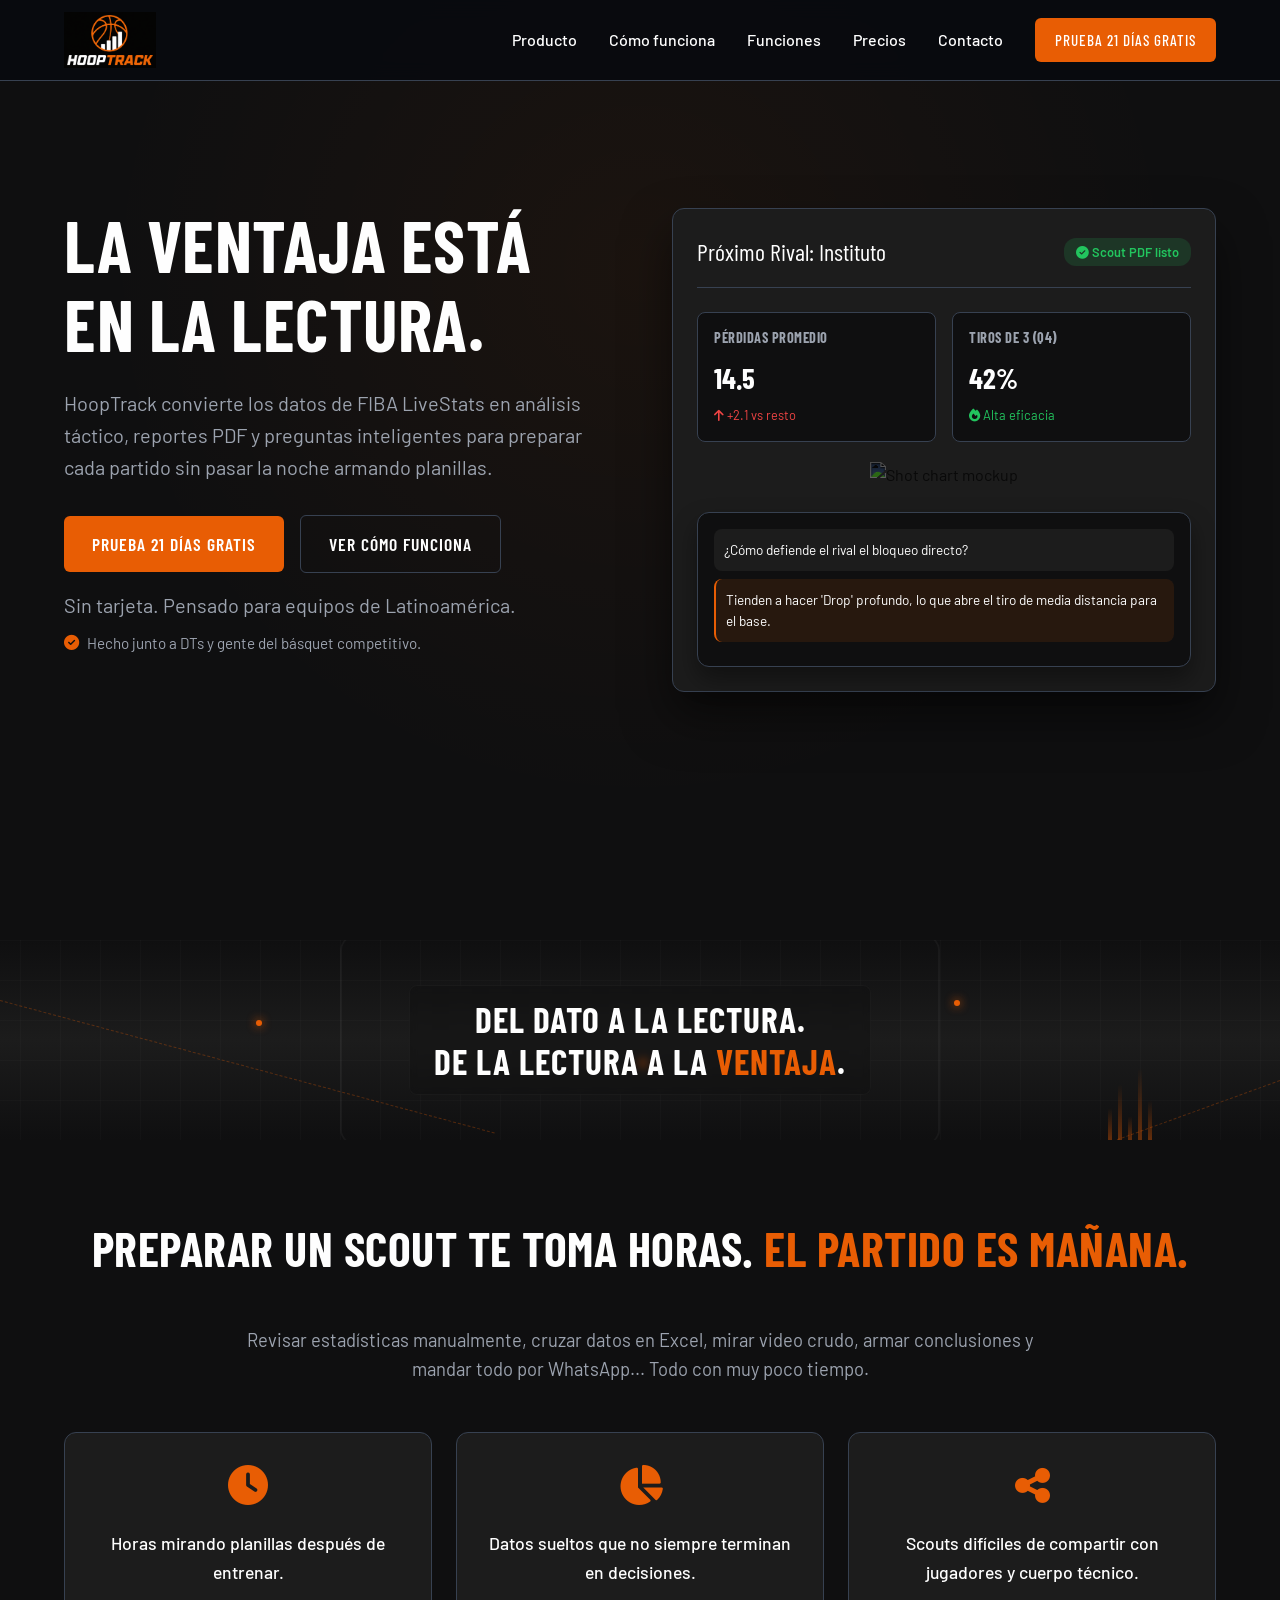
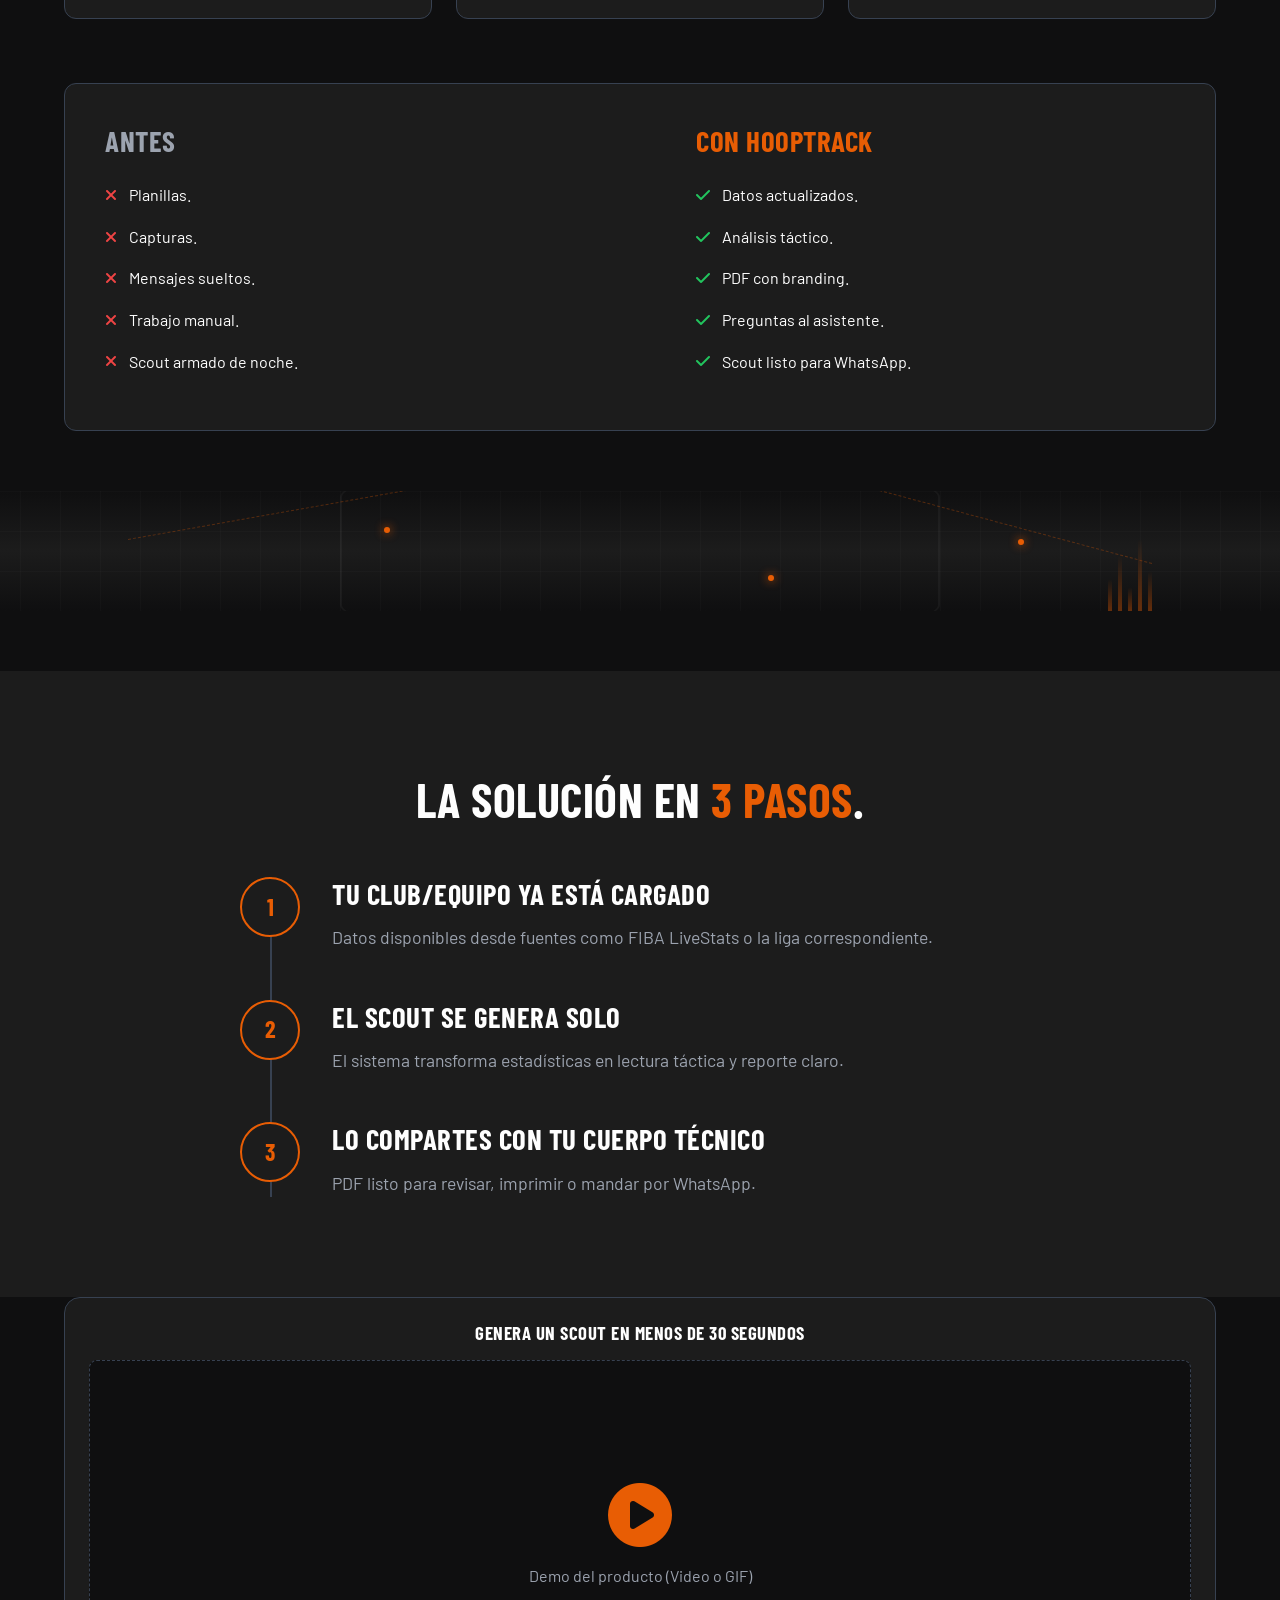
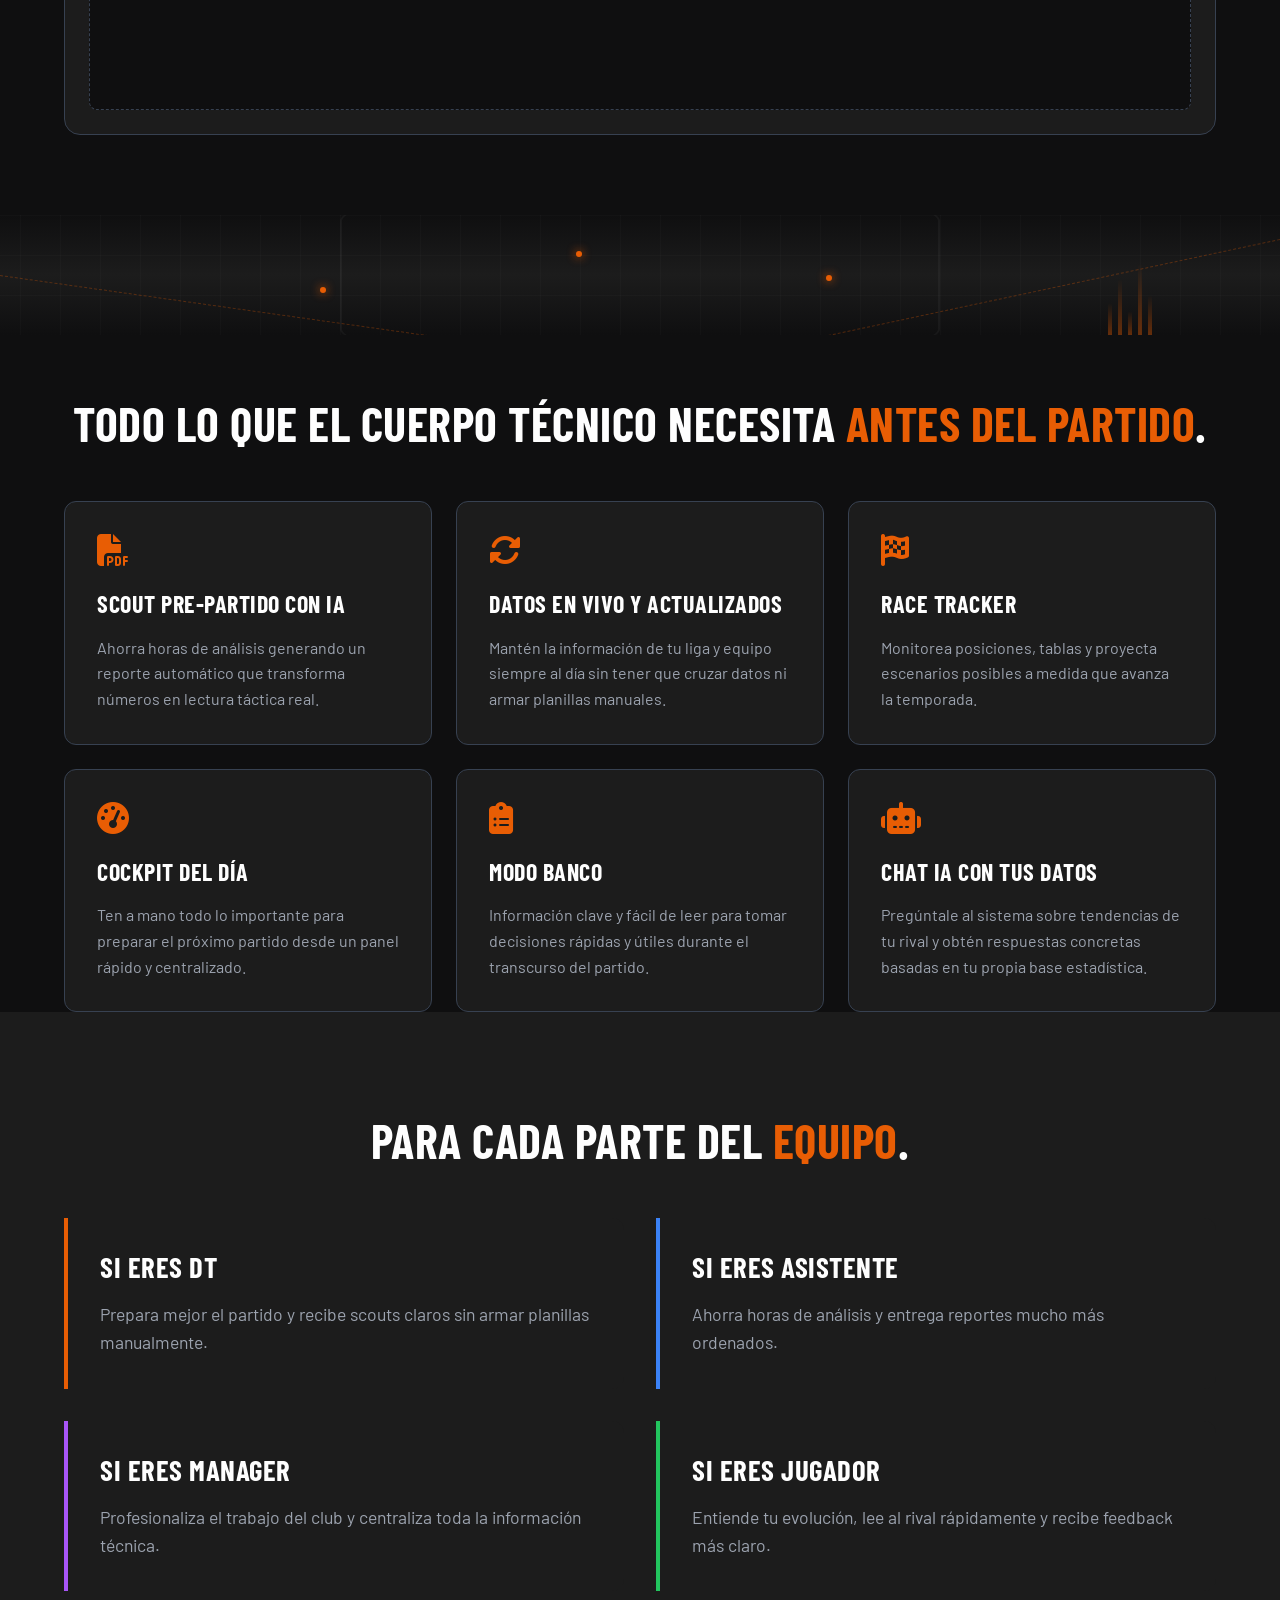
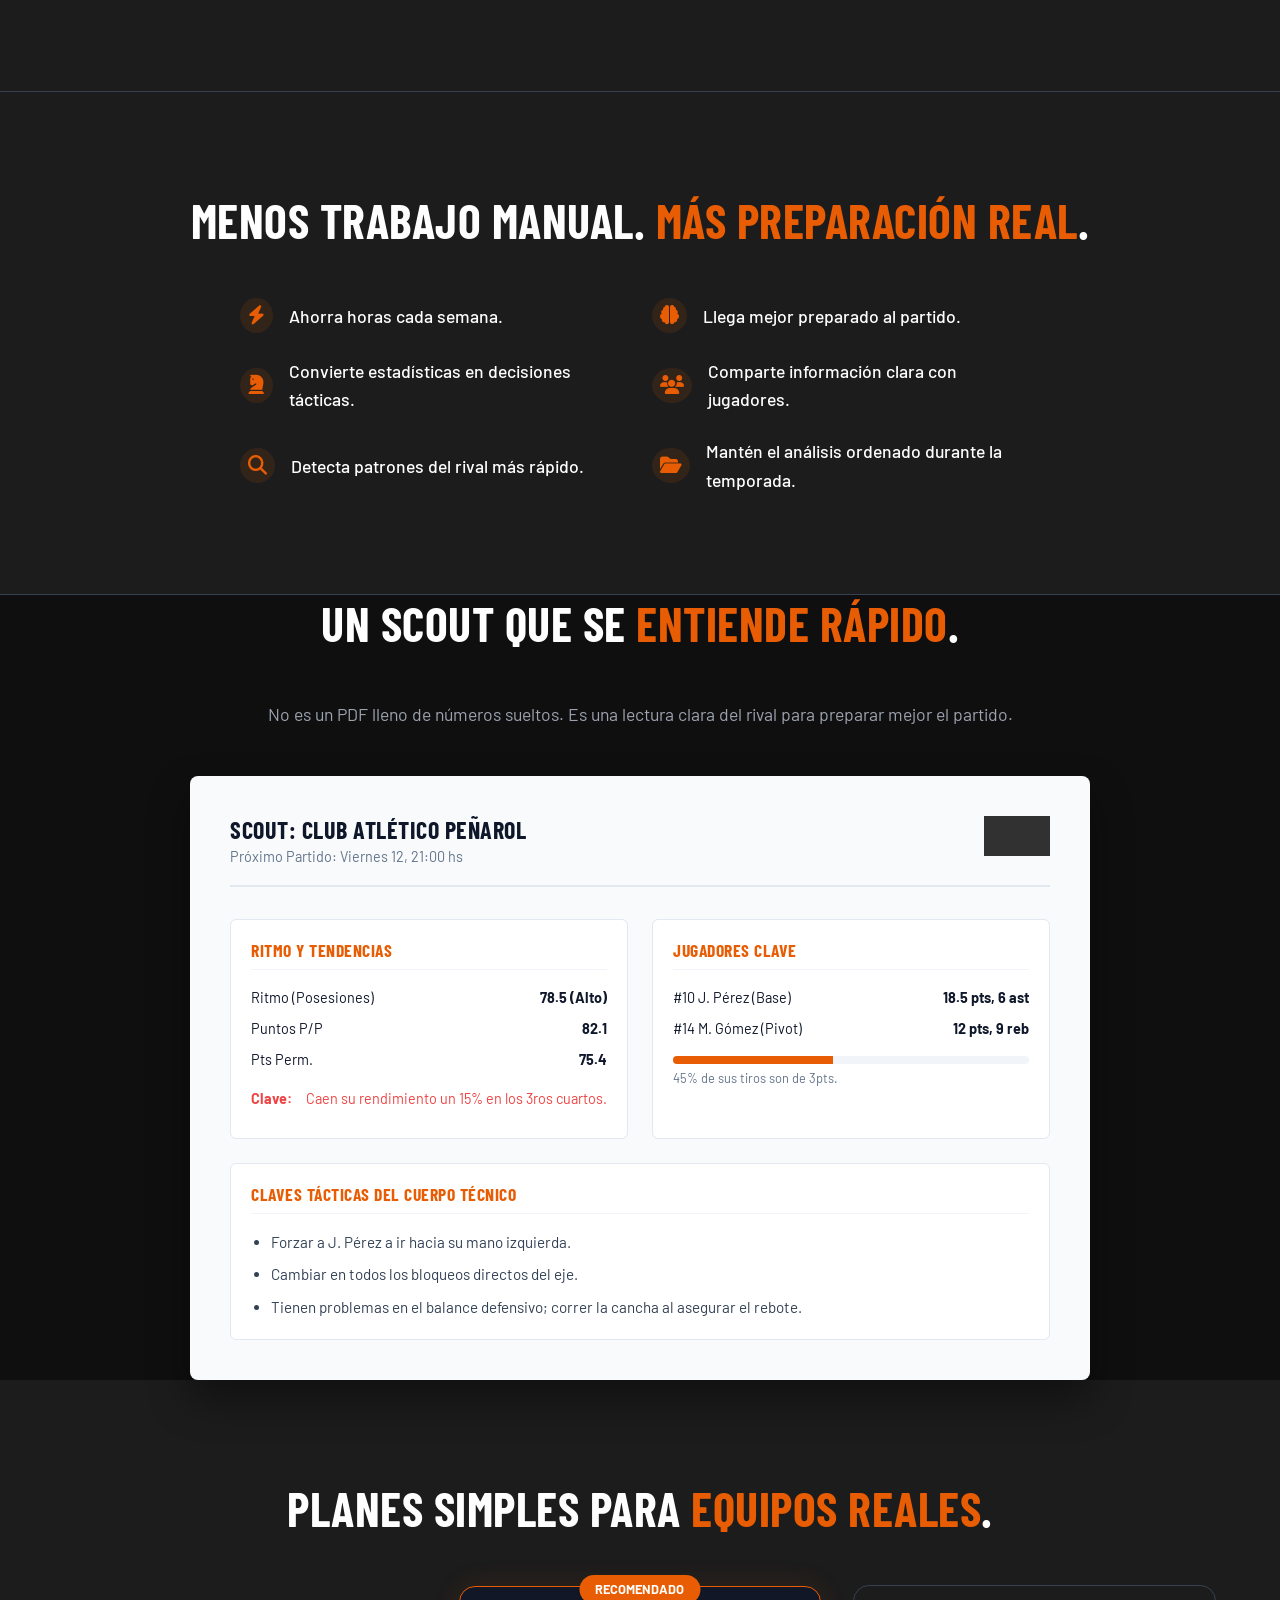
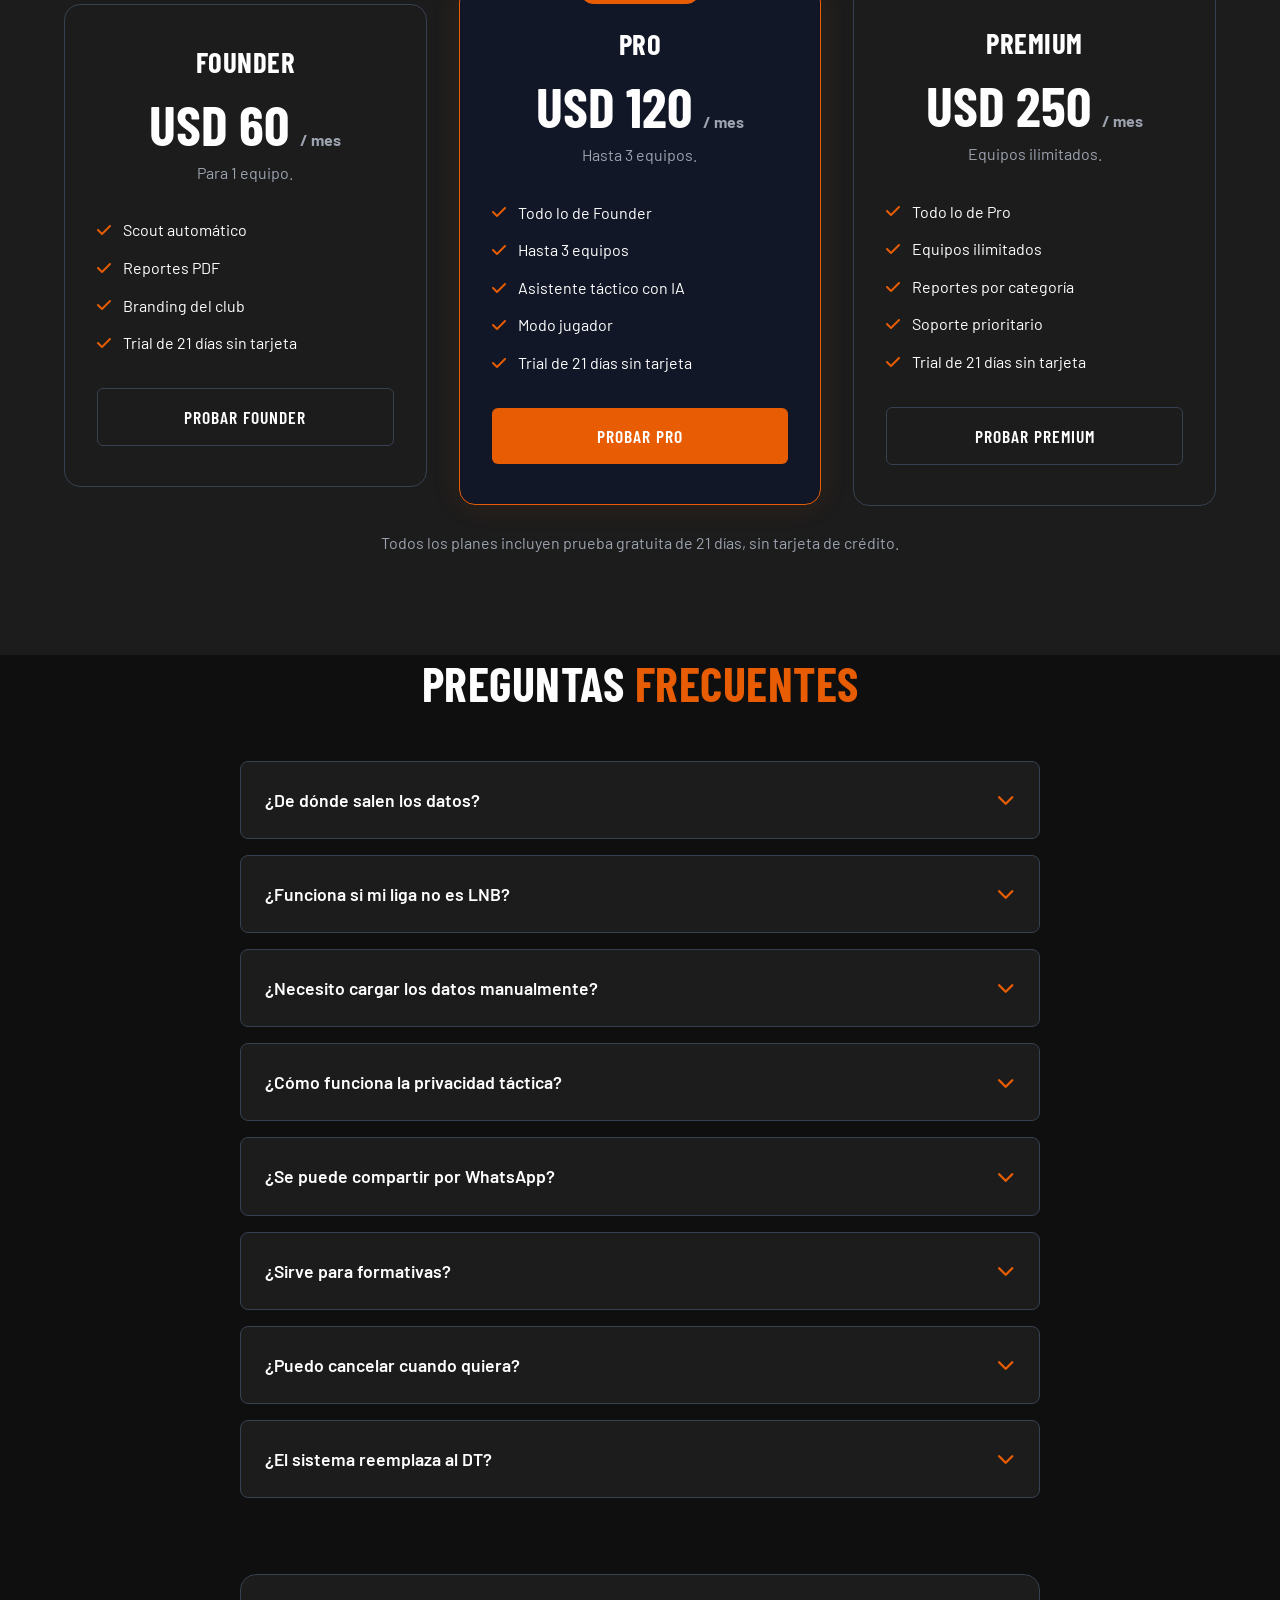
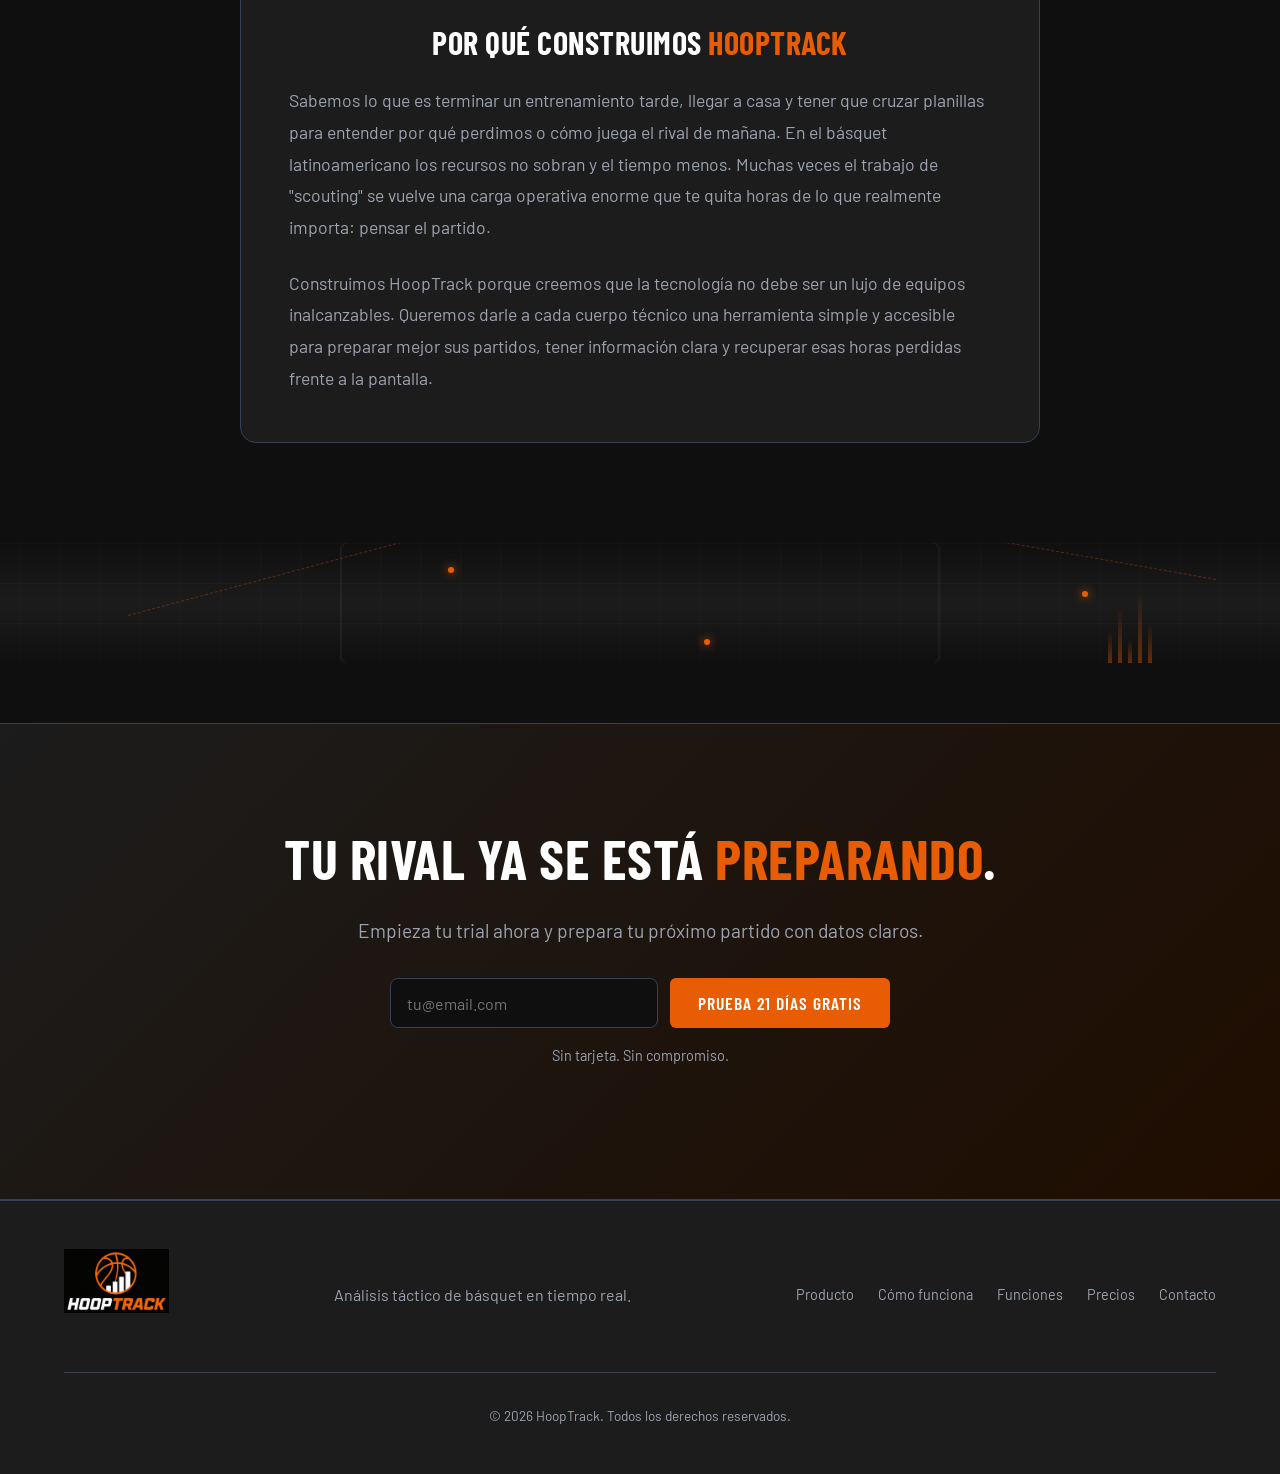
==== commit b446410a: "Add tactical separators between sections" ====
--- a/index.html
+++ b/index.html
@@ -88,6 +88,30 @@
         </div>
     </section>
 
+    <!-- TACTICAL SEPARATOR (Con Texto) -->
+    <div class="tactical-separator">
+        <div class="ts-paint"></div>
+        <div class="ts-path" style="top: 30%; left: 0; width: 40%; transform: rotate(15deg);"></div>
+        <div class="ts-path" style="top: 70%; right: 0; width: 30%; transform: rotate(-20deg); transform-origin: 100% 50%;"></div>
+        <div class="ts-node" style="top: 40%; left: 20%;"></div>
+        <div class="ts-node" style="top: 60%; left: 50%; animation-delay: 0.5s;"></div>
+        <div class="ts-node" style="top: 30%; right: 25%; animation-delay: 1s;"></div>
+        
+        <div class="ts-bars">
+            <div class="ts-bar"></div>
+            <div class="ts-bar"></div>
+            <div class="ts-bar"></div>
+            <div class="ts-bar"></div>
+            <div class="ts-bar"></div>
+        </div>
+        
+        <div class="ts-content fade-in">
+            <h2 style="font-family: var(--font-heading); text-transform: uppercase; font-size: 2.2rem; letter-spacing: 1px; margin: 0;">
+                Del dato a la lectura.<br>De la lectura a la <span style="color: var(--primary);">ventaja</span>.
+            </h2>
+        </div>
+    </div>
+
     <!-- SECTION 2: EL PROBLEMA -->
     <section class="container" style="padding-top: 40px;">
         <h2 class="section-title fade-in">Preparar un scout te toma horas. <span class="text-accent">El partido es mañana.</span></h2>
@@ -134,6 +158,24 @@
         </div>
     </section>
 
+    <!-- TACTICAL SEPARATOR -->
+    <div class="tactical-separator" style="height: 120px; margin: 60px 0;">
+        <div class="ts-paint"></div>
+        <div class="ts-path" style="top: 40%; left: 10%; width: 50%; transform: rotate(-10deg);"></div>
+        <div class="ts-path" style="top: 60%; right: 10%; width: 40%; transform: rotate(15deg); transform-origin: 100% 50%;"></div>
+        <div class="ts-node" style="top: 30%; left: 30%;"></div>
+        <div class="ts-node" style="top: 70%; left: 60%; animation-delay: 0.3s;"></div>
+        <div class="ts-node" style="top: 40%; right: 20%; animation-delay: 0.8s;"></div>
+        
+        <div class="ts-bars">
+            <div class="ts-bar"></div>
+            <div class="ts-bar"></div>
+            <div class="ts-bar"></div>
+            <div class="ts-bar"></div>
+            <div class="ts-bar"></div>
+        </div>
+    </div>
+
     <!-- SECTION 3: CÓMO FUNCIONA -->
     <section id="como-funciona" style="background-color: var(--bg-sec);">
         <div class="container">
@@ -177,6 +219,24 @@
             </div>
         </div>
     </section>
+
+    <!-- TACTICAL SEPARATOR -->
+    <div class="tactical-separator" style="height: 120px; margin: 20px 0 60px 0;">
+        <div class="ts-paint"></div>
+        <div class="ts-path" style="top: 50%; left: 0; width: 60%; transform: rotate(8deg);"></div>
+        <div class="ts-path" style="top: 20%; right: 0; width: 40%; transform: rotate(-12deg); transform-origin: 100% 50%;"></div>
+        <div class="ts-node" style="top: 60%; left: 25%;"></div>
+        <div class="ts-node" style="top: 30%; left: 45%; animation-delay: 0.6s;"></div>
+        <div class="ts-node" style="top: 50%; right: 35%; animation-delay: 1.2s;"></div>
+        
+        <div class="ts-bars">
+            <div class="ts-bar"></div>
+            <div class="ts-bar"></div>
+            <div class="ts-bar"></div>
+            <div class="ts-bar"></div>
+            <div class="ts-bar"></div>
+        </div>
+    </div>
 
     <!-- SECTION 4: FUNCIONES -->
     <section id="funciones" class="container">
@@ -481,6 +541,24 @@
         </div>
     </section>
 
+    <!-- TACTICAL SEPARATOR -->
+    <div class="tactical-separator" style="height: 120px; margin: 40px 0 60px 0;">
+        <div class="ts-paint"></div>
+        <div class="ts-path" style="top: 60%; left: 10%; width: 40%; transform: rotate(-15deg);"></div>
+        <div class="ts-path" style="top: 30%; right: 5%; width: 45%; transform: rotate(10deg); transform-origin: 100% 50%;"></div>
+        <div class="ts-node" style="top: 20%; left: 35%;"></div>
+        <div class="ts-node" style="top: 80%; left: 55%; animation-delay: 0.4s;"></div>
+        <div class="ts-node" style="top: 40%; right: 15%; animation-delay: 0.9s;"></div>
+        
+        <div class="ts-bars">
+            <div class="ts-bar"></div>
+            <div class="ts-bar"></div>
+            <div class="ts-bar"></div>
+            <div class="ts-bar"></div>
+            <div class="ts-bar"></div>
+        </div>
+    </div>
+
     <!-- SECTION 11: CTA FINAL -->
     <section id="contacto" class="cta-section">
         <div class="container fade-in">
--- a/styles.css
+++ b/styles.css
@@ -987,3 +987,110 @@
 .slide-up:nth-child(4) { transition-delay: 0.3s; }
 .slide-up:nth-child(5) { transition-delay: 0.4s; }
 .slide-up:nth-child(6) { transition-delay: 0.5s; }
+
+/* TACTICAL SEPARATOR */
+.tactical-separator {
+    position: relative;
+    width: 100%;
+    height: 200px;
+    background: linear-gradient(to bottom, var(--bg-main) 0%, var(--bg-sec) 50%, var(--bg-main) 100%);
+    overflow: hidden;
+    display: flex;
+    align-items: center;
+    justify-content: center;
+    margin: 40px 0;
+}
+
+/* Court lines via background pattern */
+.tactical-separator::before {
+    content: '';
+    position: absolute;
+    top: 0; left: 0; right: 0; bottom: 0;
+    background-image: 
+        linear-gradient(rgba(255,255,255,0.03) 1px, transparent 1px),
+        linear-gradient(90deg, rgba(255,255,255,0.03) 1px, transparent 1px);
+    background-size: 40px 40px;
+    background-position: center;
+    z-index: 0;
+    opacity: 0.6;
+    transition: transform 0.5s ease-out;
+}
+
+/* Parallax effect on hover/scroll */
+.tactical-separator.parallax-active::before {
+    transform: translateY(-10px);
+}
+
+/* Paint key/court area */
+.ts-paint {
+    position: absolute;
+    width: 600px;
+    height: 150%;
+    border: 2px solid rgba(255,255,255,0.04);
+    border-radius: 50% / 20%;
+    left: 50%;
+    top: 50%;
+    transform: translate(-50%, -50%);
+    z-index: 0;
+}
+
+/* Nodes */
+.ts-node {
+    position: absolute;
+    width: 6px;
+    height: 6px;
+    background-color: var(--primary);
+    border-radius: 50%;
+    box-shadow: 0 0 10px var(--primary);
+    z-index: 1;
+    animation: tsPulse 2s infinite ease-in-out alternate;
+}
+@keyframes tsPulse {
+    0% { transform: scale(1); box-shadow: 0 0 5px var(--primary); opacity: 0.6; }
+    100% { transform: scale(1.5); box-shadow: 0 0 15px var(--primary); opacity: 1; }
+}
+
+/* Pass lines (diagonal lines) */
+.ts-path {
+    position: absolute;
+    border-top: 1px dashed rgba(232, 93, 4, 0.3);
+    z-index: 0;
+    transform-origin: 0 50%;
+}
+
+/* Stat bars */
+.ts-bars {
+    position: absolute;
+    bottom: 0;
+    right: 10%;
+    display: flex;
+    gap: 6px;
+    align-items: flex-end;
+    height: 80px;
+    z-index: 0;
+    opacity: 0.4;
+}
+.ts-bar {
+    width: 4px;
+    background: linear-gradient(to top, var(--primary), transparent);
+    border-radius: 2px 2px 0 0;
+    height: 0; 
+    transition: height 1s ease-out;
+}
+
+.tactical-separator.visible .ts-bar:nth-child(1) { height: 40%; transition-delay: 0.1s; }
+.tactical-separator.visible .ts-bar:nth-child(2) { height: 70%; transition-delay: 0.2s; }
+.tactical-separator.visible .ts-bar:nth-child(3) { height: 30%; transition-delay: 0.3s; }
+.tactical-separator.visible .ts-bar:nth-child(4) { height: 90%; transition-delay: 0.4s; }
+.tactical-separator.visible .ts-bar:nth-child(5) { height: 50%; transition-delay: 0.5s; }
+
+.ts-content {
+    position: relative;
+    z-index: 2;
+    text-align: center;
+    padding: 12px 24px;
+    background: rgba(15, 15, 16, 0.4);
+    backdrop-filter: blur(4px);
+    border: 1px solid rgba(255,255,255,0.03);
+    border-radius: 8px;
+}
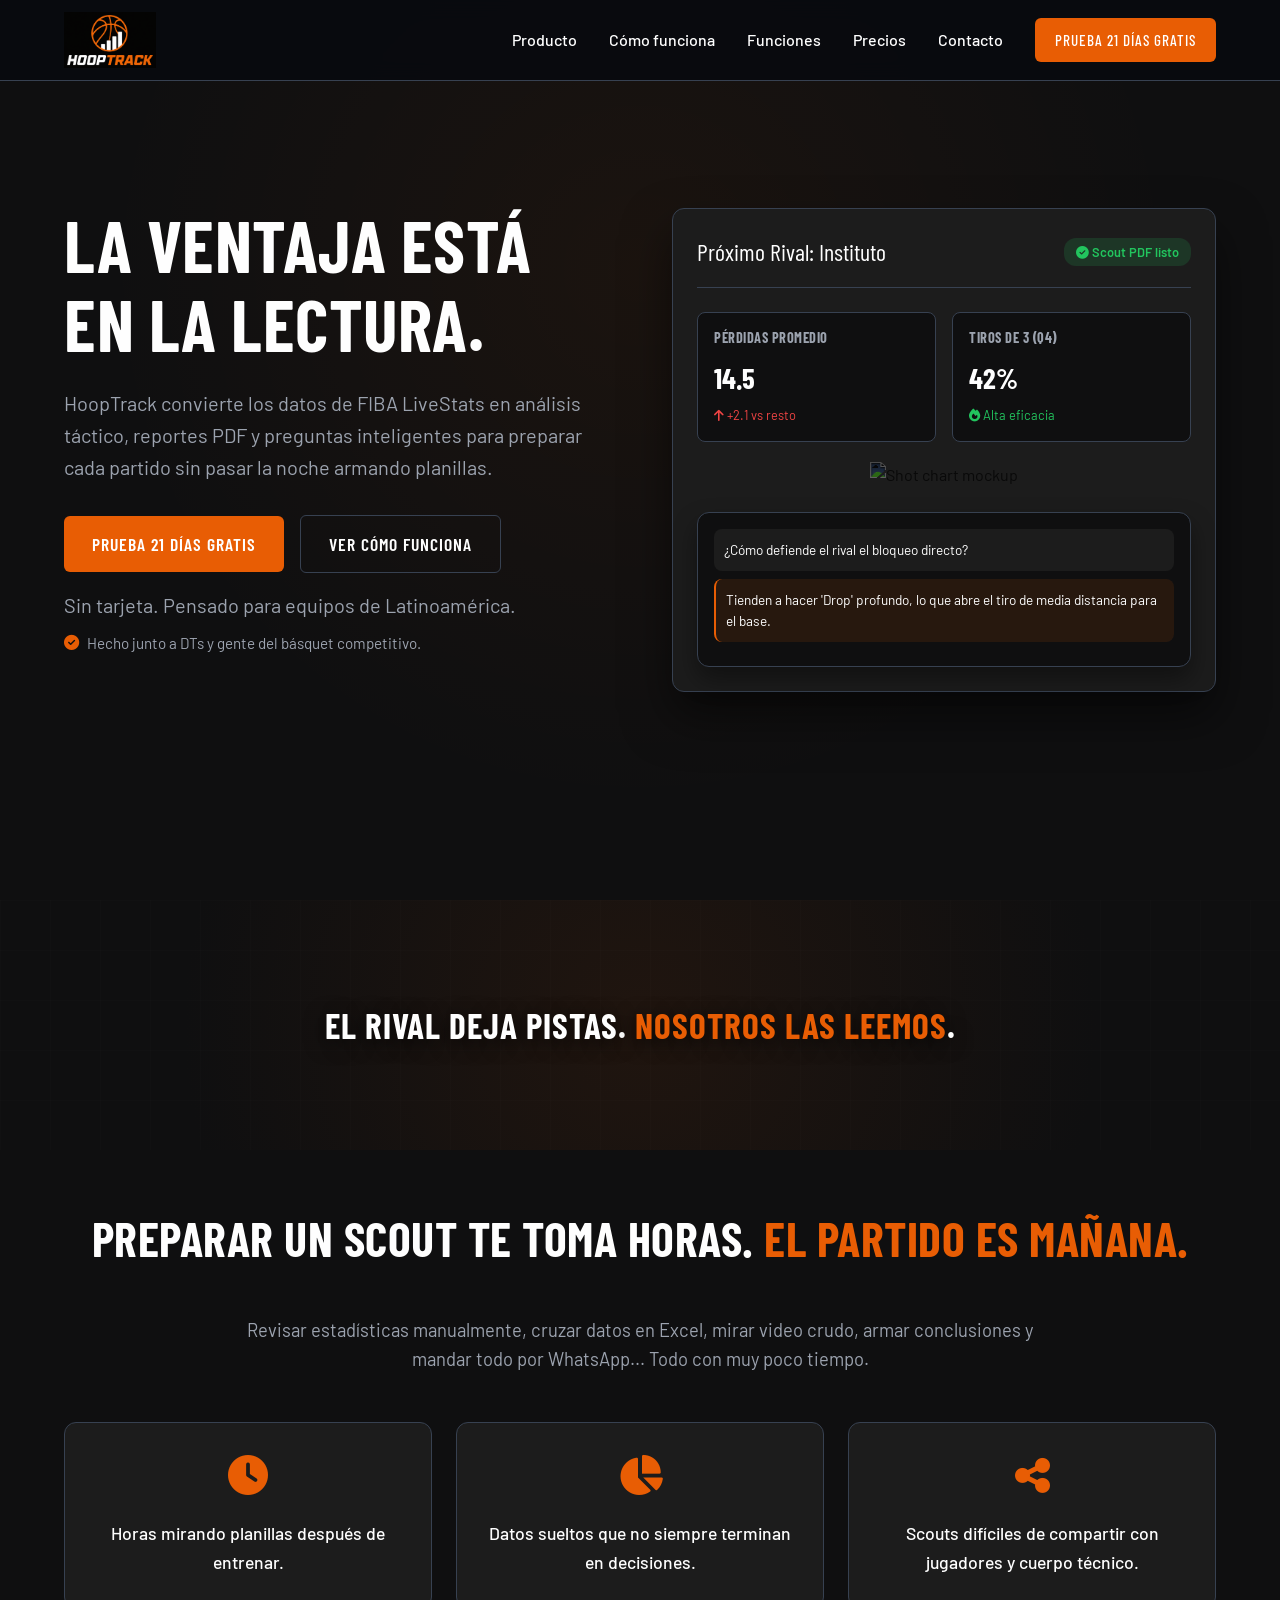
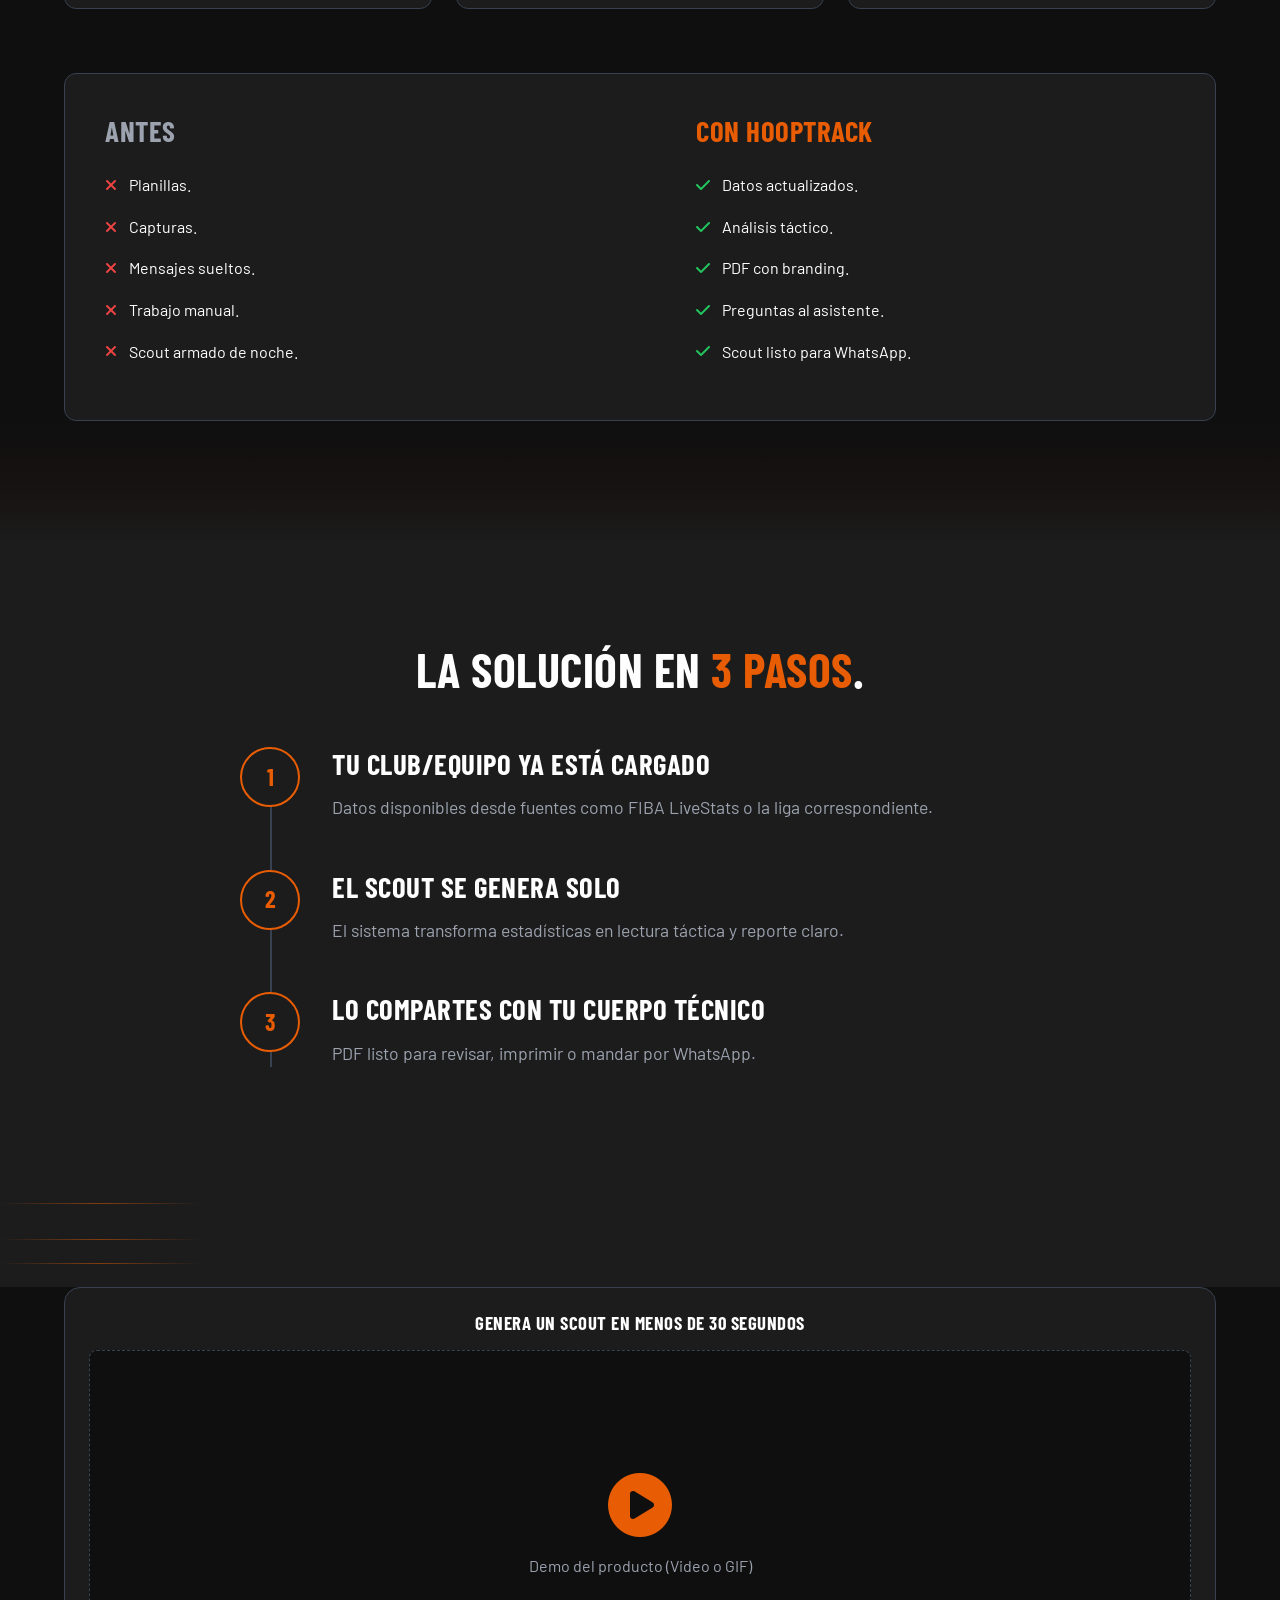
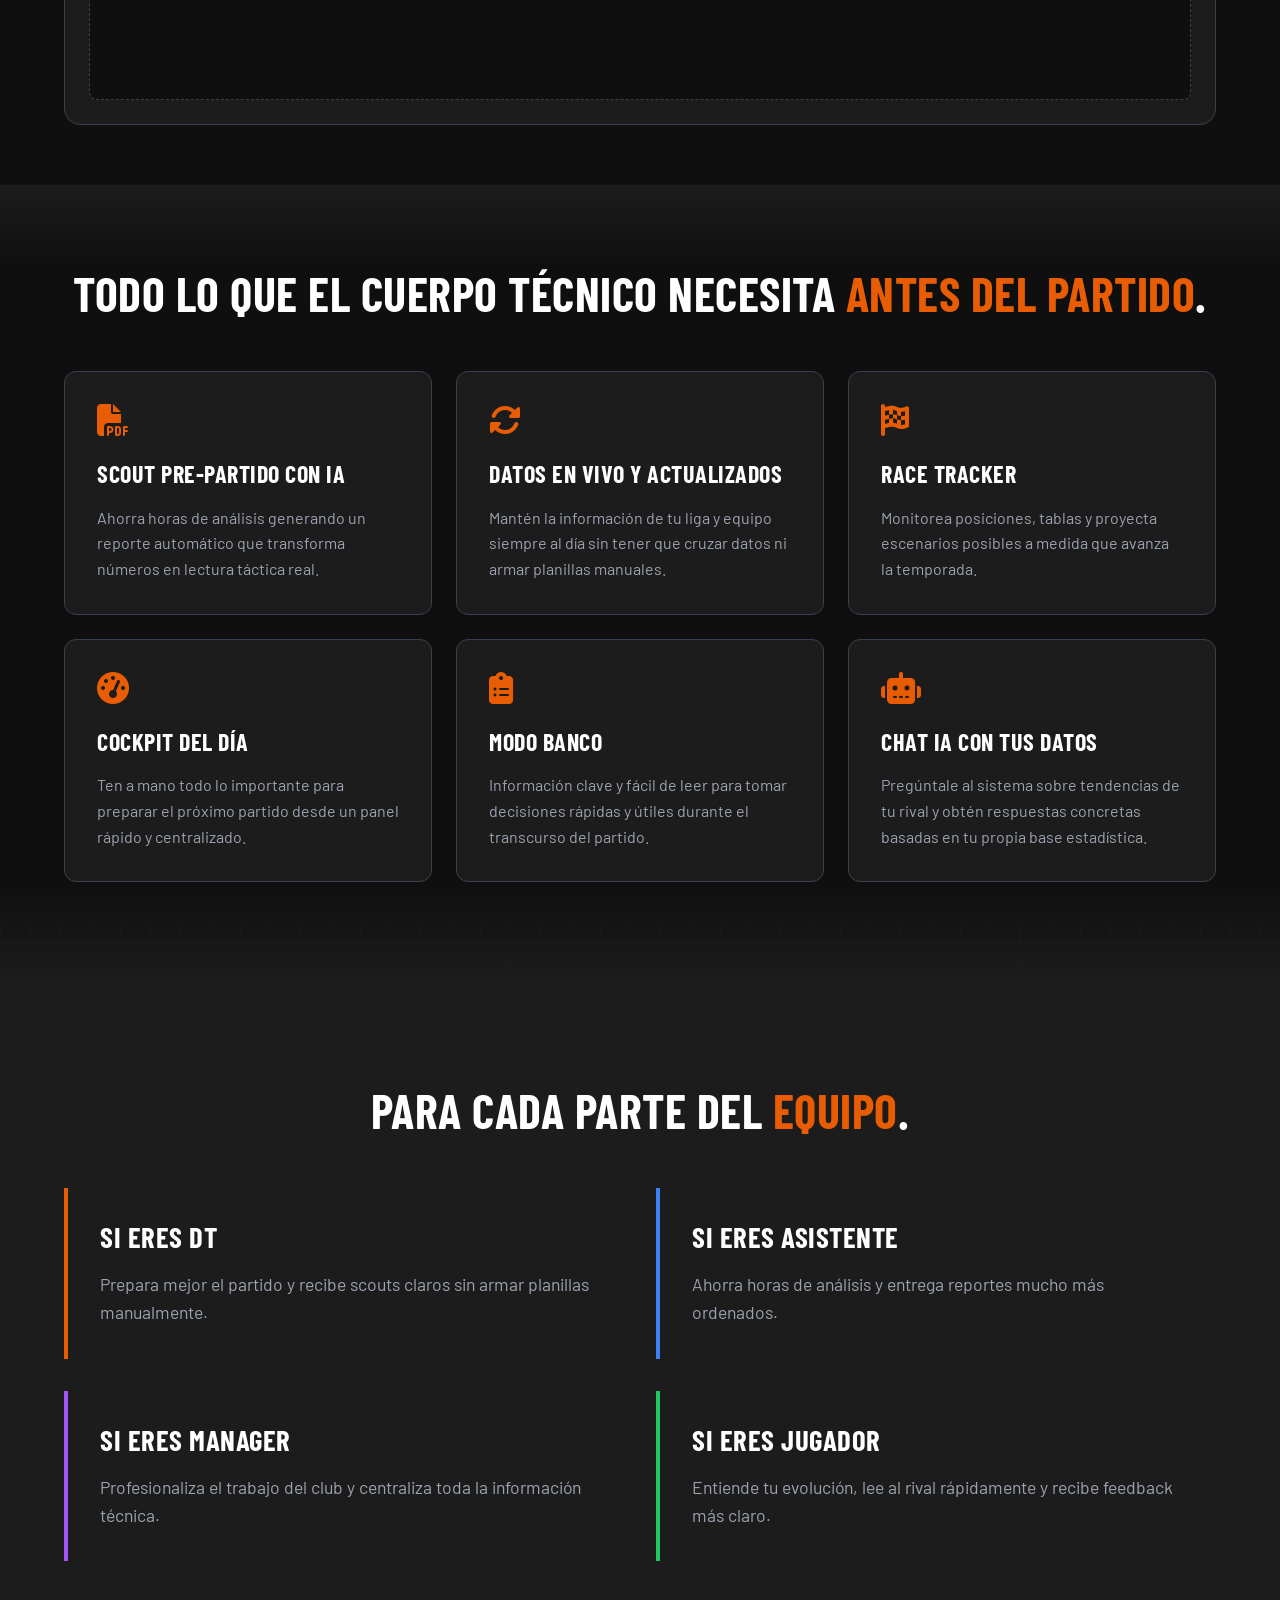
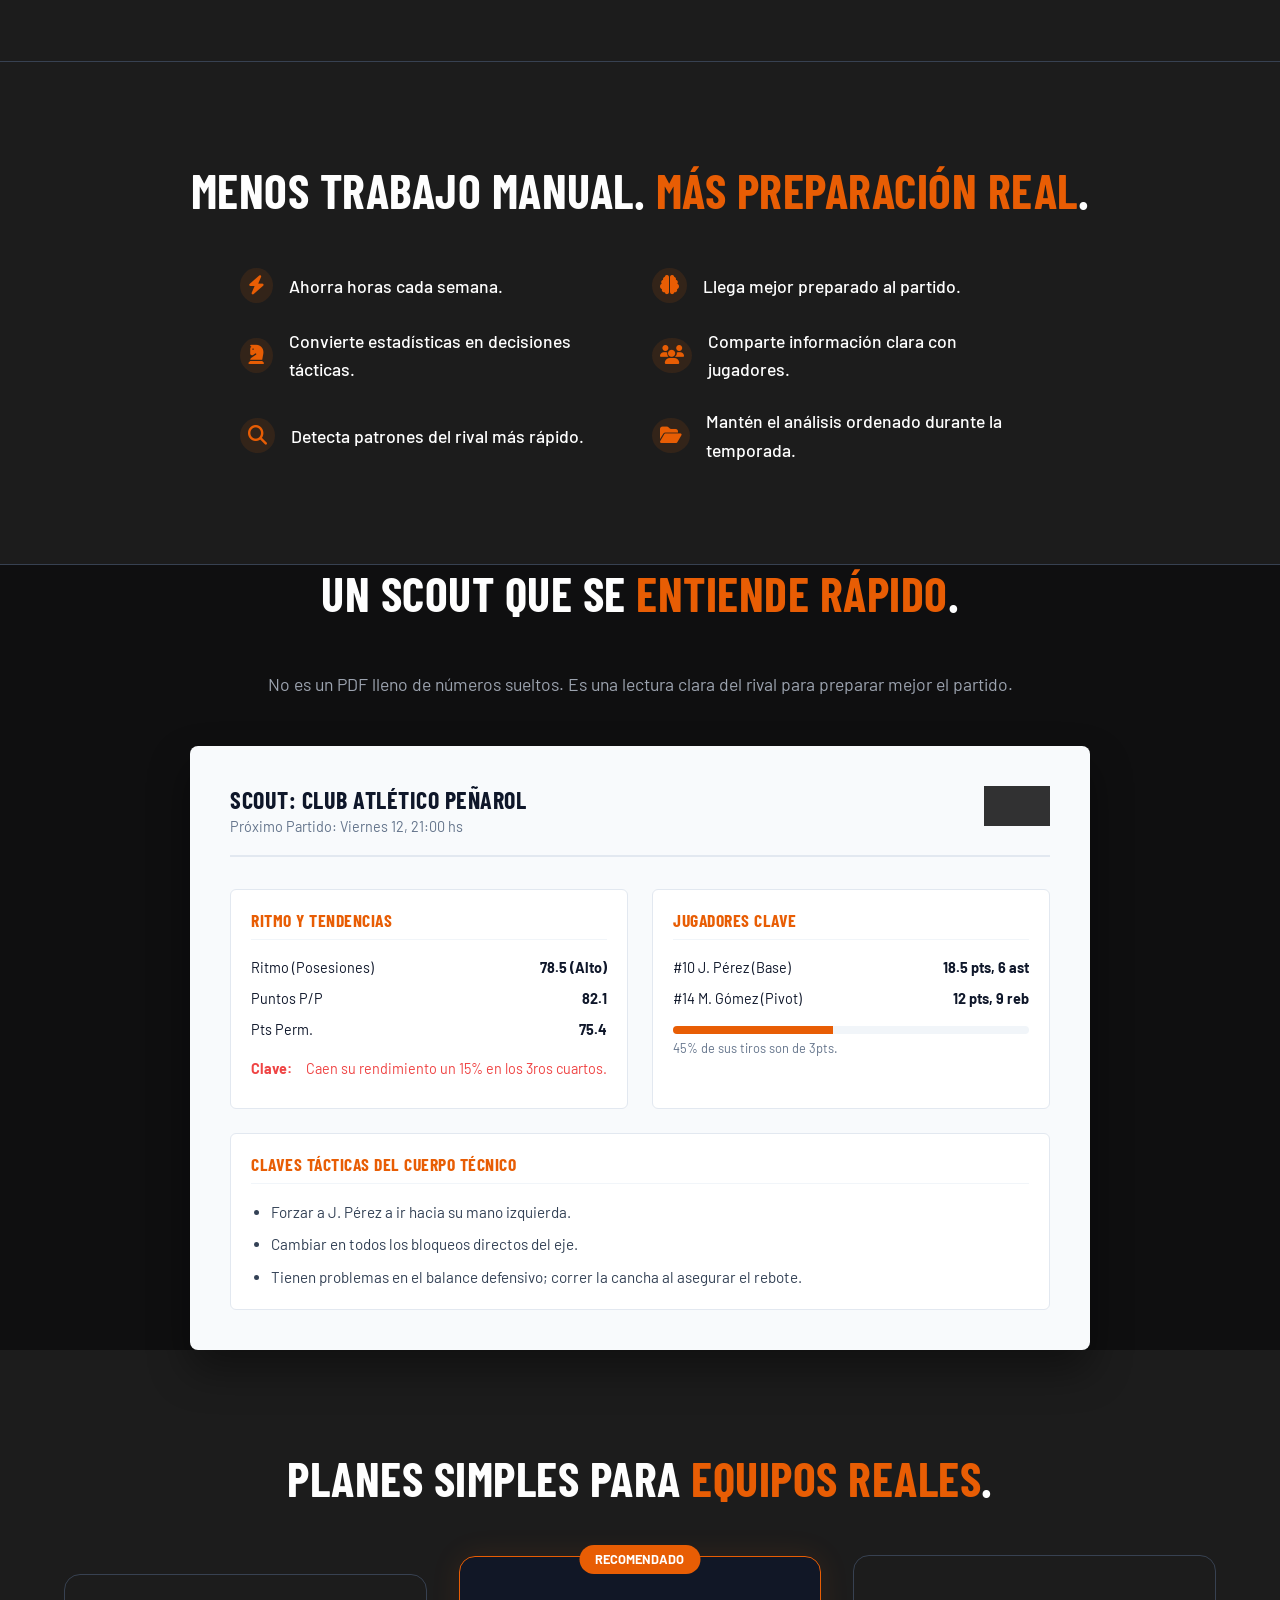
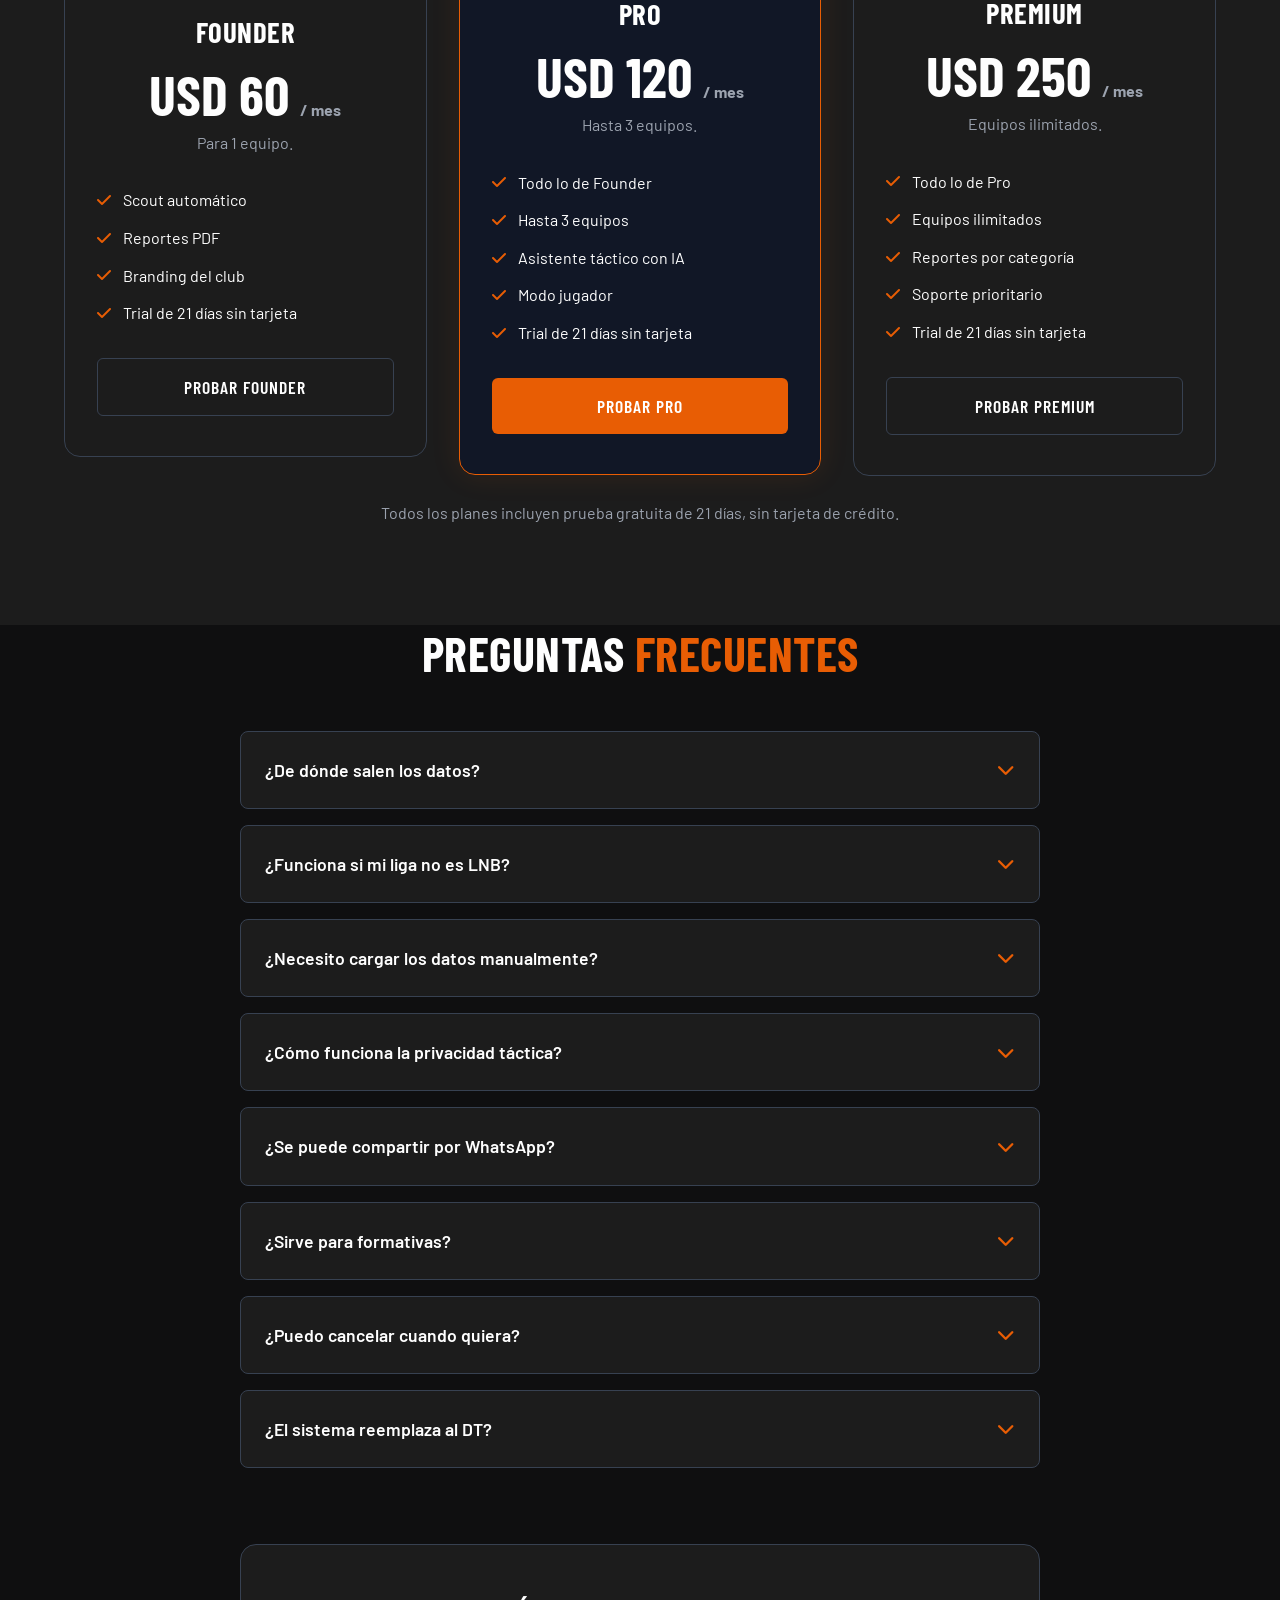
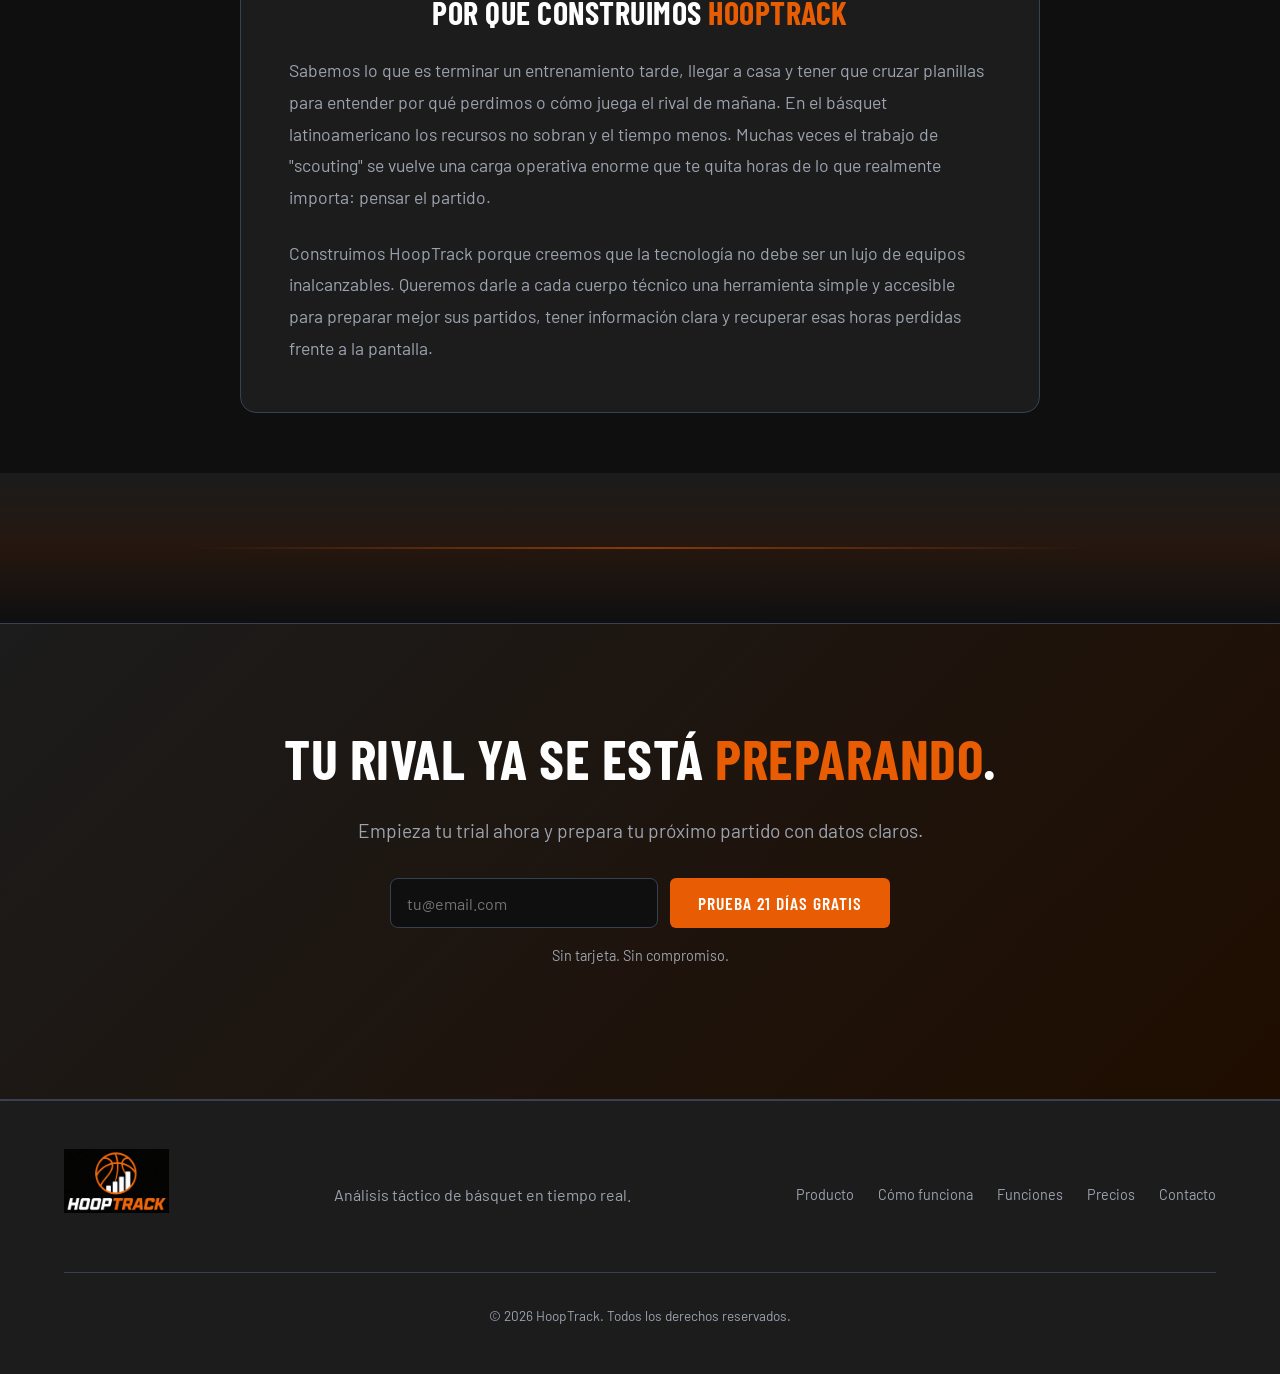
==== commit 9d4e7364: "Enhance separators for dynamic transitions between sections" ====
--- a/index.html
+++ b/index.html
@@ -88,26 +88,11 @@
         </div>
     </section>
 
-    <!-- TACTICAL SEPARATOR (Con Texto) -->
-    <div class="tactical-separator">
-        <div class="ts-paint"></div>
-        <div class="ts-path" style="top: 30%; left: 0; width: 40%; transform: rotate(15deg);"></div>
-        <div class="ts-path" style="top: 70%; right: 0; width: 30%; transform: rotate(-20deg); transform-origin: 100% 50%;"></div>
-        <div class="ts-node" style="top: 40%; left: 20%;"></div>
-        <div class="ts-node" style="top: 60%; left: 50%; animation-delay: 0.5s;"></div>
-        <div class="ts-node" style="top: 30%; right: 25%; animation-delay: 1s;"></div>
-        
-        <div class="ts-bars">
-            <div class="ts-bar"></div>
-            <div class="ts-bar"></div>
-            <div class="ts-bar"></div>
-            <div class="ts-bar"></div>
-            <div class="ts-bar"></div>
-        </div>
-        
-        <div class="ts-content fade-in">
-            <h2 style="font-family: var(--font-heading); text-transform: uppercase; font-size: 2.2rem; letter-spacing: 1px; margin: 0;">
-                Del dato a la lectura.<br>De la lectura a la <span style="color: var(--primary);">ventaja</span>.
+    <!-- SEPARATOR 1: HERO -> PROBLEMA (Emocional/Marca) -->
+    <div class="sep-brand">
+        <div class="ts-content fade-in" style="background: transparent; border: none; backdrop-filter: none;">
+            <h2 style="font-family: var(--font-heading); text-transform: uppercase; font-size: 2.2rem; letter-spacing: 1px; margin: 0; text-shadow: 0 4px 20px rgba(0,0,0,0.8);">
+                El rival deja pistas. <span style="color: var(--primary);">Nosotros las leemos</span>.
             </h2>
         </div>
     </div>
@@ -158,23 +143,8 @@
         </div>
     </section>
 
-    <!-- TACTICAL SEPARATOR -->
-    <div class="tactical-separator" style="height: 120px; margin: 60px 0;">
-        <div class="ts-paint"></div>
-        <div class="ts-path" style="top: 40%; left: 10%; width: 50%; transform: rotate(-10deg);"></div>
-        <div class="ts-path" style="top: 60%; right: 10%; width: 40%; transform: rotate(15deg); transform-origin: 100% 50%;"></div>
-        <div class="ts-node" style="top: 30%; left: 30%;"></div>
-        <div class="ts-node" style="top: 70%; left: 60%; animation-delay: 0.3s;"></div>
-        <div class="ts-node" style="top: 40%; right: 20%; animation-delay: 0.8s;"></div>
-        
-        <div class="ts-bars">
-            <div class="ts-bar"></div>
-            <div class="ts-bar"></div>
-            <div class="ts-bar"></div>
-            <div class="ts-bar"></div>
-            <div class="ts-bar"></div>
-        </div>
-    </div>
+    <!-- SEPARATOR 2: PROBLEMA -> SOLUCIÓN (Suave/Degradado) -->
+    <div class="sep-smooth"></div>
 
     <!-- SECTION 3: CÓMO FUNCIONA -->
     <section id="como-funciona" style="background-color: var(--bg-sec);">
@@ -208,6 +178,13 @@
             </div>
         </div>
     </section>
+
+    <!-- SEPARATOR 3: SOLUCIÓN -> DEMO (Flujo de Datos) -->
+    <div class="sep-dataflow">
+        <div class="data-line" style="top: 30%; animation-duration: 4s;"></div>
+        <div class="data-line" style="top: 60%; animation-duration: 3s; animation-delay: 1s;"></div>
+        <div class="data-line" style="top: 80%; animation-duration: 5s; animation-delay: 0.5s;"></div>
+    </div>
 
     <!-- SECTION DEMO (NUEVA) -->
     <section class="container" style="padding-bottom: 60px;">
@@ -220,23 +197,8 @@
         </div>
     </section>
 
-    <!-- TACTICAL SEPARATOR -->
-    <div class="tactical-separator" style="height: 120px; margin: 20px 0 60px 0;">
-        <div class="ts-paint"></div>
-        <div class="ts-path" style="top: 50%; left: 0; width: 60%; transform: rotate(8deg);"></div>
-        <div class="ts-path" style="top: 20%; right: 0; width: 40%; transform: rotate(-12deg); transform-origin: 100% 50%;"></div>
-        <div class="ts-node" style="top: 60%; left: 25%;"></div>
-        <div class="ts-node" style="top: 30%; left: 45%; animation-delay: 0.6s;"></div>
-        <div class="ts-node" style="top: 50%; right: 35%; animation-delay: 1.2s;"></div>
-        
-        <div class="ts-bars">
-            <div class="ts-bar"></div>
-            <div class="ts-bar"></div>
-            <div class="ts-bar"></div>
-            <div class="ts-bar"></div>
-            <div class="ts-bar"></div>
-        </div>
-    </div>
+    <!-- SEPARATOR 4: DEMO -> FUNCIONES (Limpio) -->
+    <div class="sep-clean"></div>
 
     <!-- SECTION 4: FUNCIONES -->
     <section id="funciones" class="container">
@@ -280,6 +242,9 @@
             </div>
         </div>
     </section>
+
+    <!-- SEPARATOR 5: FUNCIONES -> CASOS DE USO (Líneas sutiles) -->
+    <div class="sep-grid"></div>
 
     <!-- SECTION 5: CASOS DE USO -->
     <section style="background-color: var(--bg-sec);">
@@ -541,23 +506,8 @@
         </div>
     </section>
 
-    <!-- TACTICAL SEPARATOR -->
-    <div class="tactical-separator" style="height: 120px; margin: 40px 0 60px 0;">
-        <div class="ts-paint"></div>
-        <div class="ts-path" style="top: 60%; left: 10%; width: 40%; transform: rotate(-15deg);"></div>
-        <div class="ts-path" style="top: 30%; right: 5%; width: 45%; transform: rotate(10deg); transform-origin: 100% 50%;"></div>
-        <div class="ts-node" style="top: 20%; left: 35%;"></div>
-        <div class="ts-node" style="top: 80%; left: 55%; animation-delay: 0.4s;"></div>
-        <div class="ts-node" style="top: 40%; right: 15%; animation-delay: 0.9s;"></div>
-        
-        <div class="ts-bars">
-            <div class="ts-bar"></div>
-            <div class="ts-bar"></div>
-            <div class="ts-bar"></div>
-            <div class="ts-bar"></div>
-            <div class="ts-bar"></div>
-        </div>
-    </div>
+    <!-- SEPARATOR 6: MANIFIESTO -> CTA FINAL (Intenso) -->
+    <div class="sep-intense"></div>
 
     <!-- SECTION 11: CTA FINAL -->
     <section id="contacto" class="cta-section">
--- a/styles.css
+++ b/styles.css
@@ -1094,3 +1094,86 @@
     border: 1px solid rgba(255,255,255,0.03);
     border-radius: 8px;
 }
+
+/* TACTICAL SEPARATORS V2 */
+.sep-brand {
+    /* Hero -> Problema */
+    position: relative;
+    height: 250px;
+    background: radial-gradient(circle at center, rgba(232, 93, 4, 0.08) 0%, var(--bg-main) 70%);
+    display: flex;
+    align-items: center;
+    justify-content: center;
+    overflow: hidden;
+    margin-bottom: 20px;
+}
+.sep-brand::before {
+    content: ''; position: absolute; inset: 0;
+    background-image: 
+        linear-gradient(rgba(255,255,255,0.02) 1px, transparent 1px),
+        linear-gradient(90deg, rgba(255,255,255,0.02) 1px, transparent 1px);
+    background-size: 50px 50px;
+    opacity: 0.5;
+}
+
+.sep-smooth {
+    /* Problema -> Solución */
+    height: 120px;
+    background: linear-gradient(to bottom, var(--bg-main) 0%, rgba(232, 93, 4, 0.03) 50%, var(--bg-sec) 100%);
+}
+
+.sep-dataflow {
+    /* Solución -> Demo */
+    position: relative;
+    height: 120px;
+    background: var(--bg-sec);
+    overflow: hidden;
+}
+.data-line {
+    position: absolute;
+    height: 1px;
+    background: linear-gradient(90deg, transparent, var(--primary), transparent);
+    width: 200px;
+    opacity: 0.5;
+    animation: flowRight linear infinite;
+}
+@keyframes flowRight {
+    0% { transform: translateX(-200px); }
+    100% { transform: translateX(100vw); }
+}
+
+.sep-clean {
+    /* Demo -> Funciones */
+    height: 80px;
+    background: linear-gradient(to bottom, var(--bg-sec) 0%, var(--bg-main) 100%);
+}
+
+.sep-grid {
+    /* Funciones -> Casos de uso */
+    height: 100px;
+    background: linear-gradient(to bottom, var(--bg-main) 0%, var(--bg-sec) 100%);
+    position: relative;
+    overflow: hidden;
+}
+.sep-grid::after {
+    content: ''; position: absolute; inset: 0;
+    background-image: 
+        linear-gradient(rgba(255,255,255,0.02) 1px, transparent 1px),
+        linear-gradient(90deg, rgba(255,255,255,0.02) 1px, transparent 1px);
+    background-size: 30px 30px;
+    mask-image: linear-gradient(to bottom, transparent, black 50%, transparent);
+    -webkit-mask-image: linear-gradient(to bottom, transparent, black 50%, transparent);
+}
+
+.sep-intense {
+    /* Pricing -> CTA final */
+    height: 150px;
+    background: linear-gradient(to bottom, var(--bg-sec) 0%, rgba(232, 93, 4, 0.1) 50%, var(--bg-main) 100%);
+    position: relative;
+}
+.sep-intense::before {
+    content: ''; position: absolute; top: 50%; left: 50%; transform: translate(-50%, -50%);
+    width: 100%; height: 2px;
+    background: radial-gradient(circle at center, var(--primary) 0%, transparent 70%);
+    opacity: 0.5;
+}
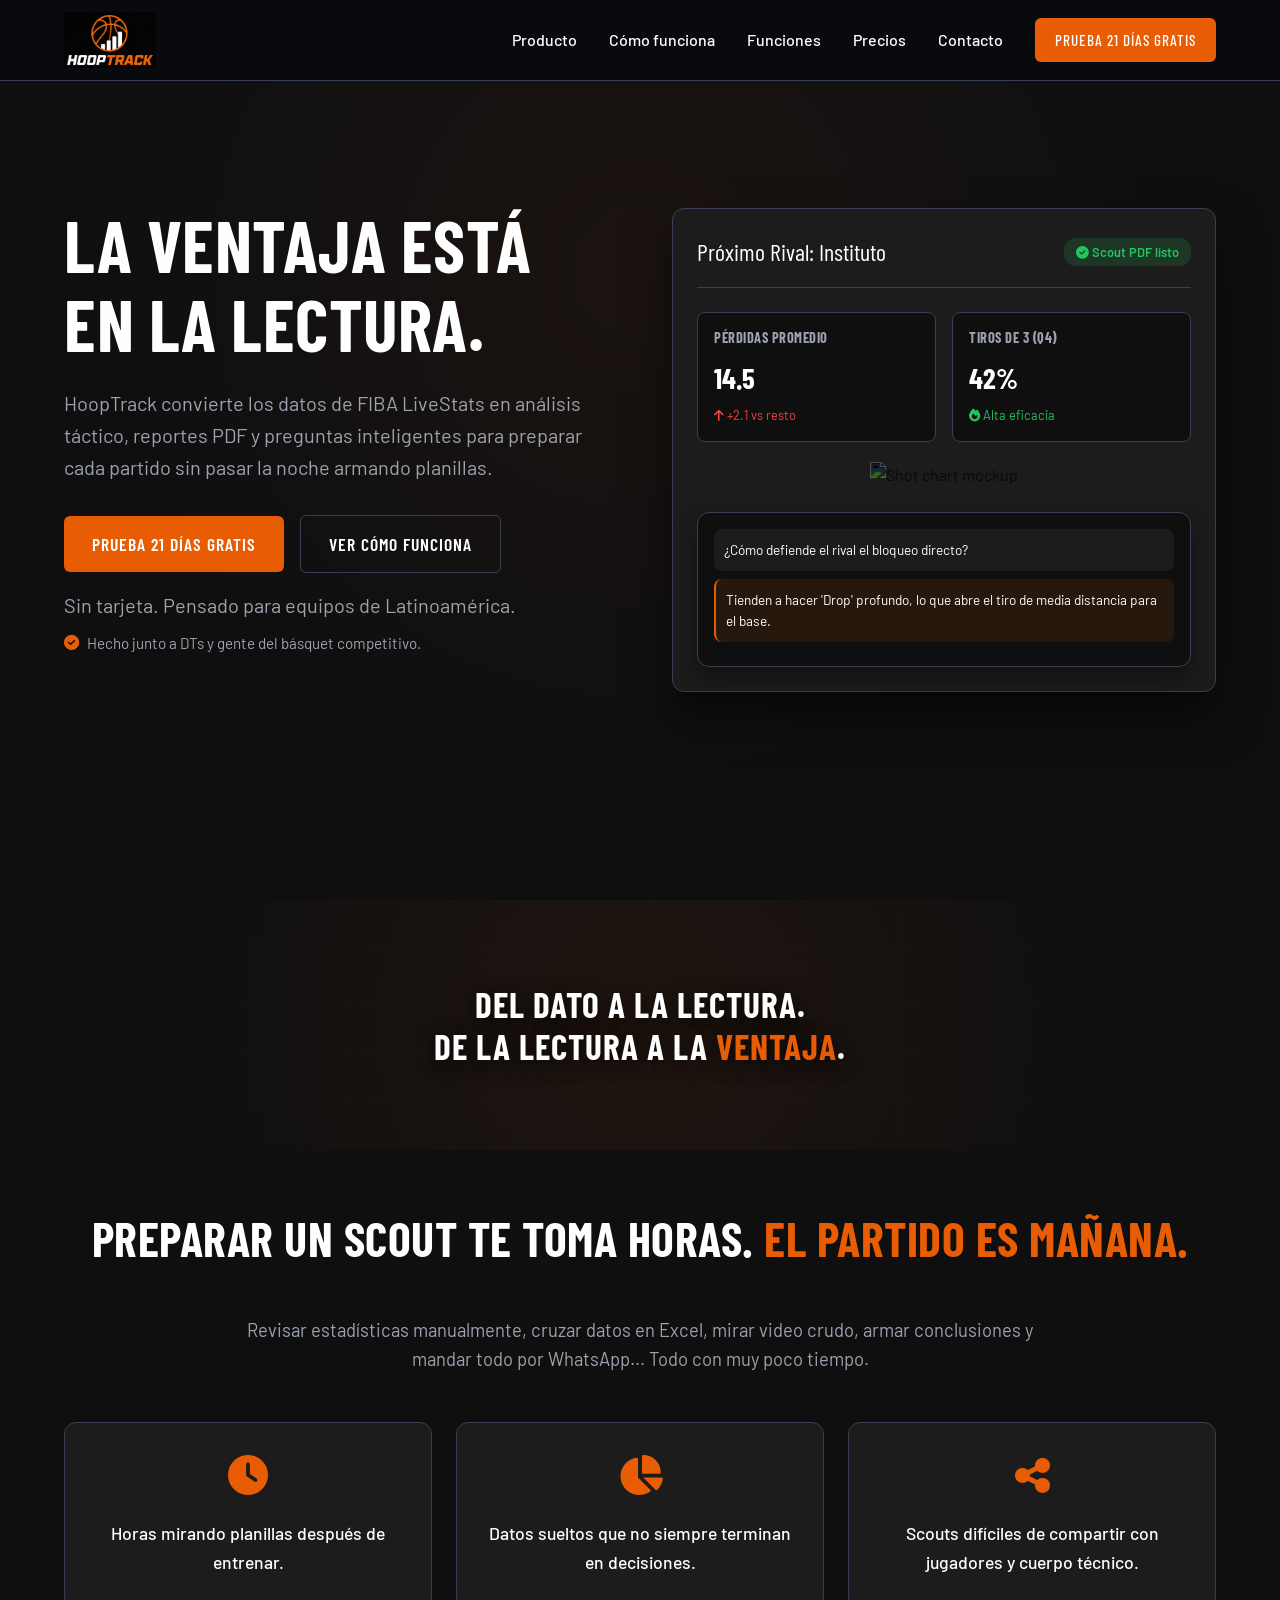
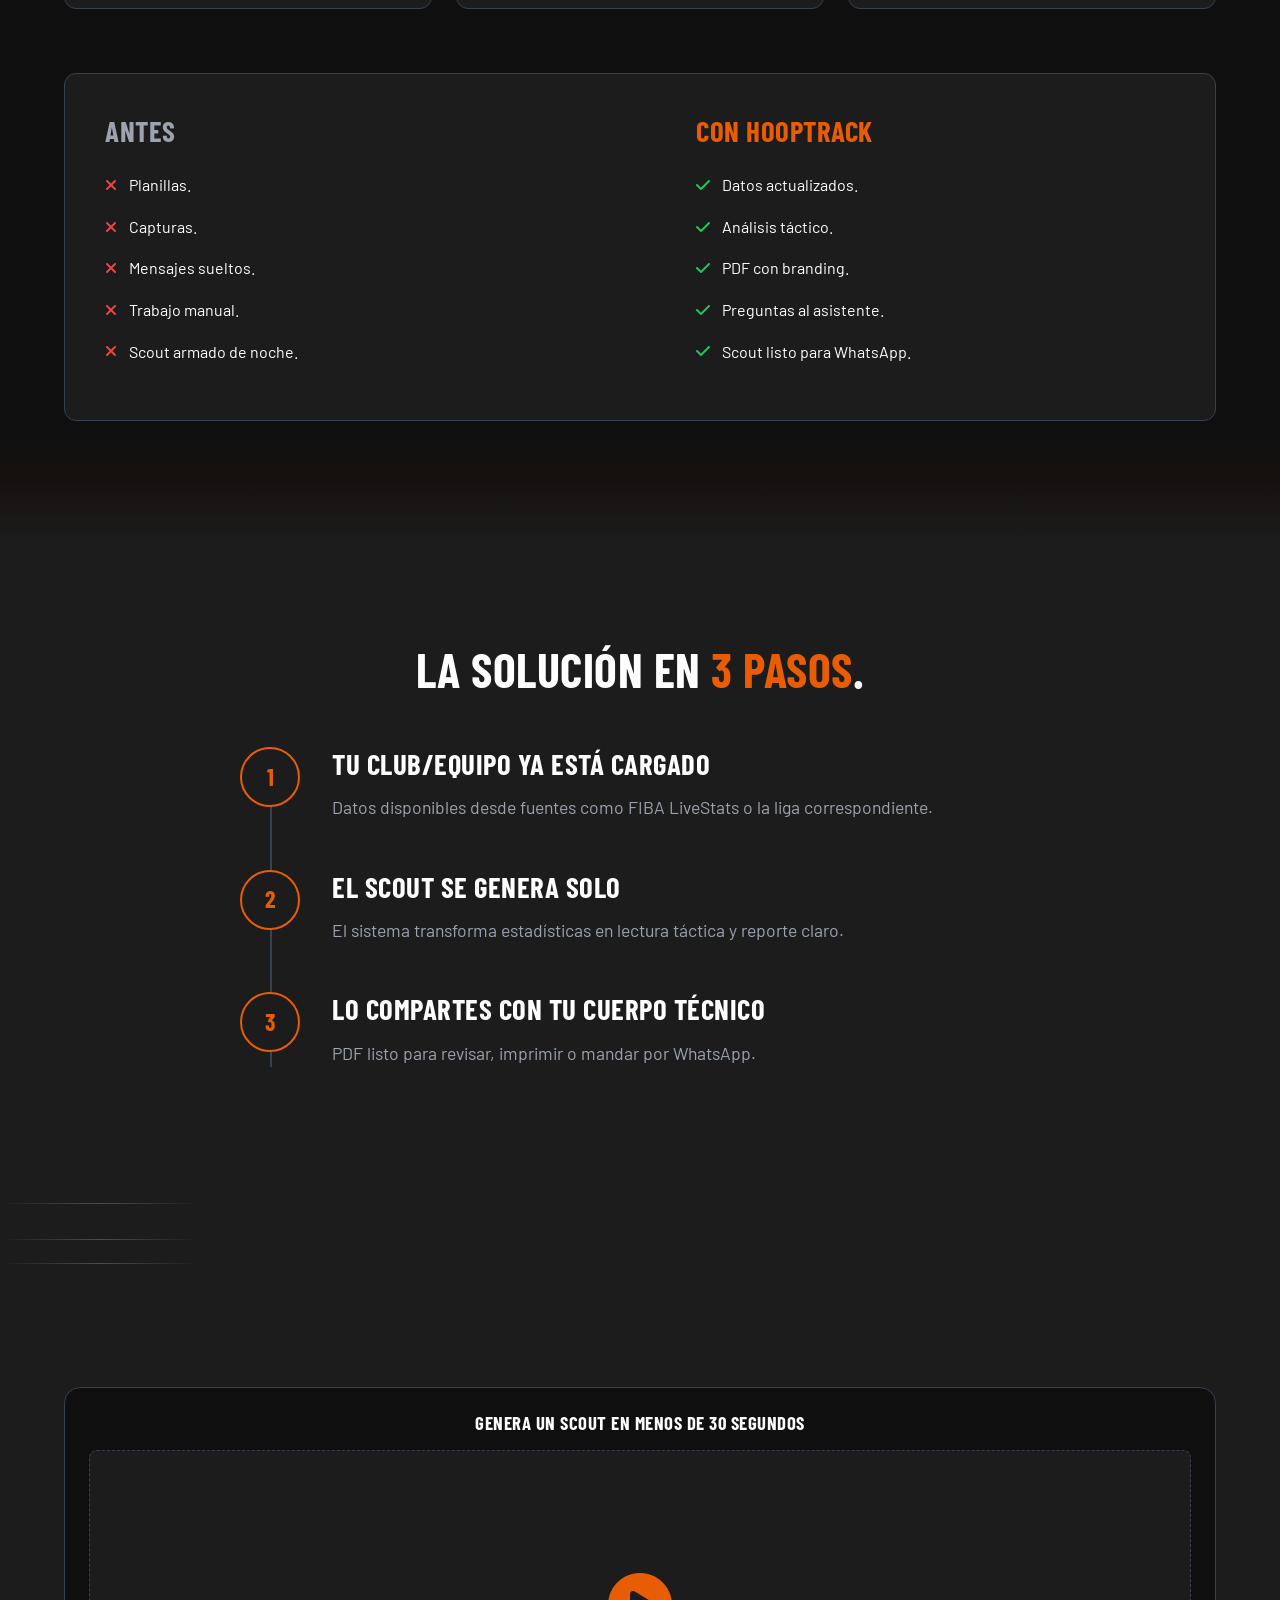
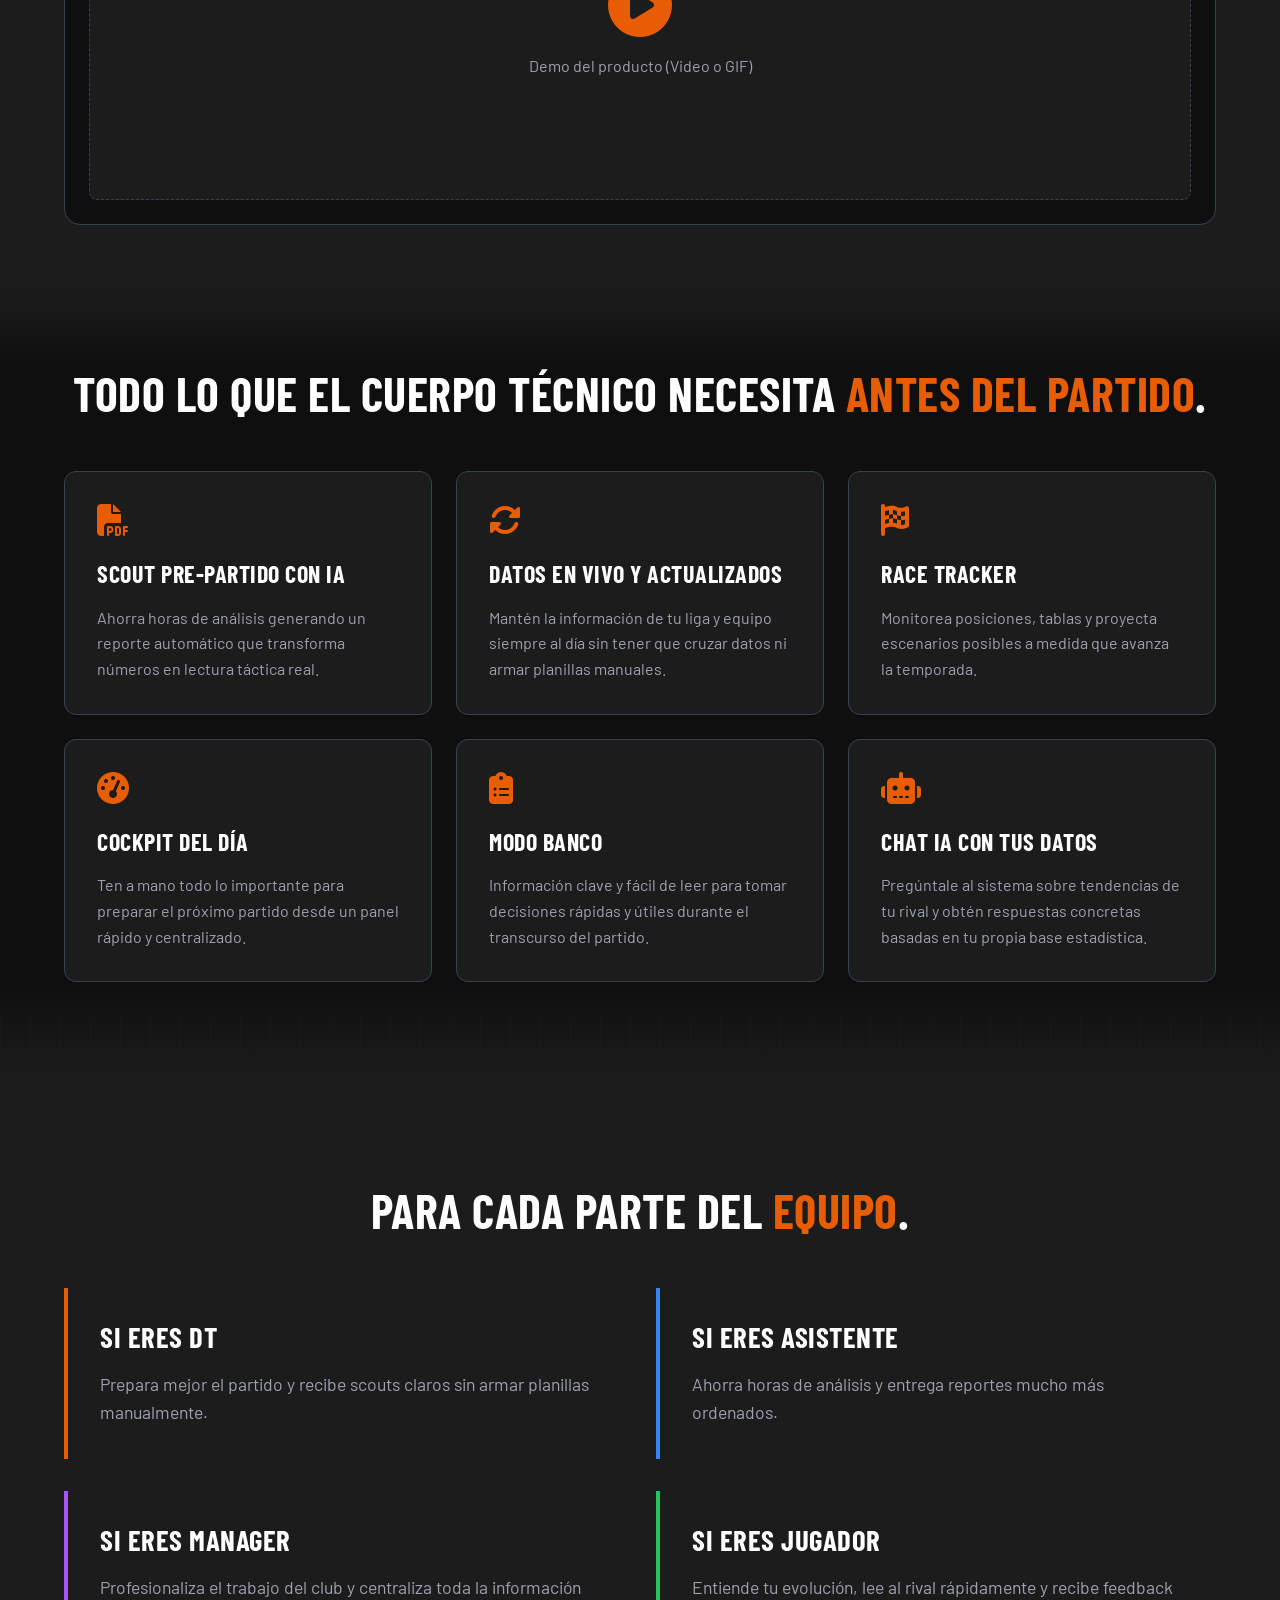
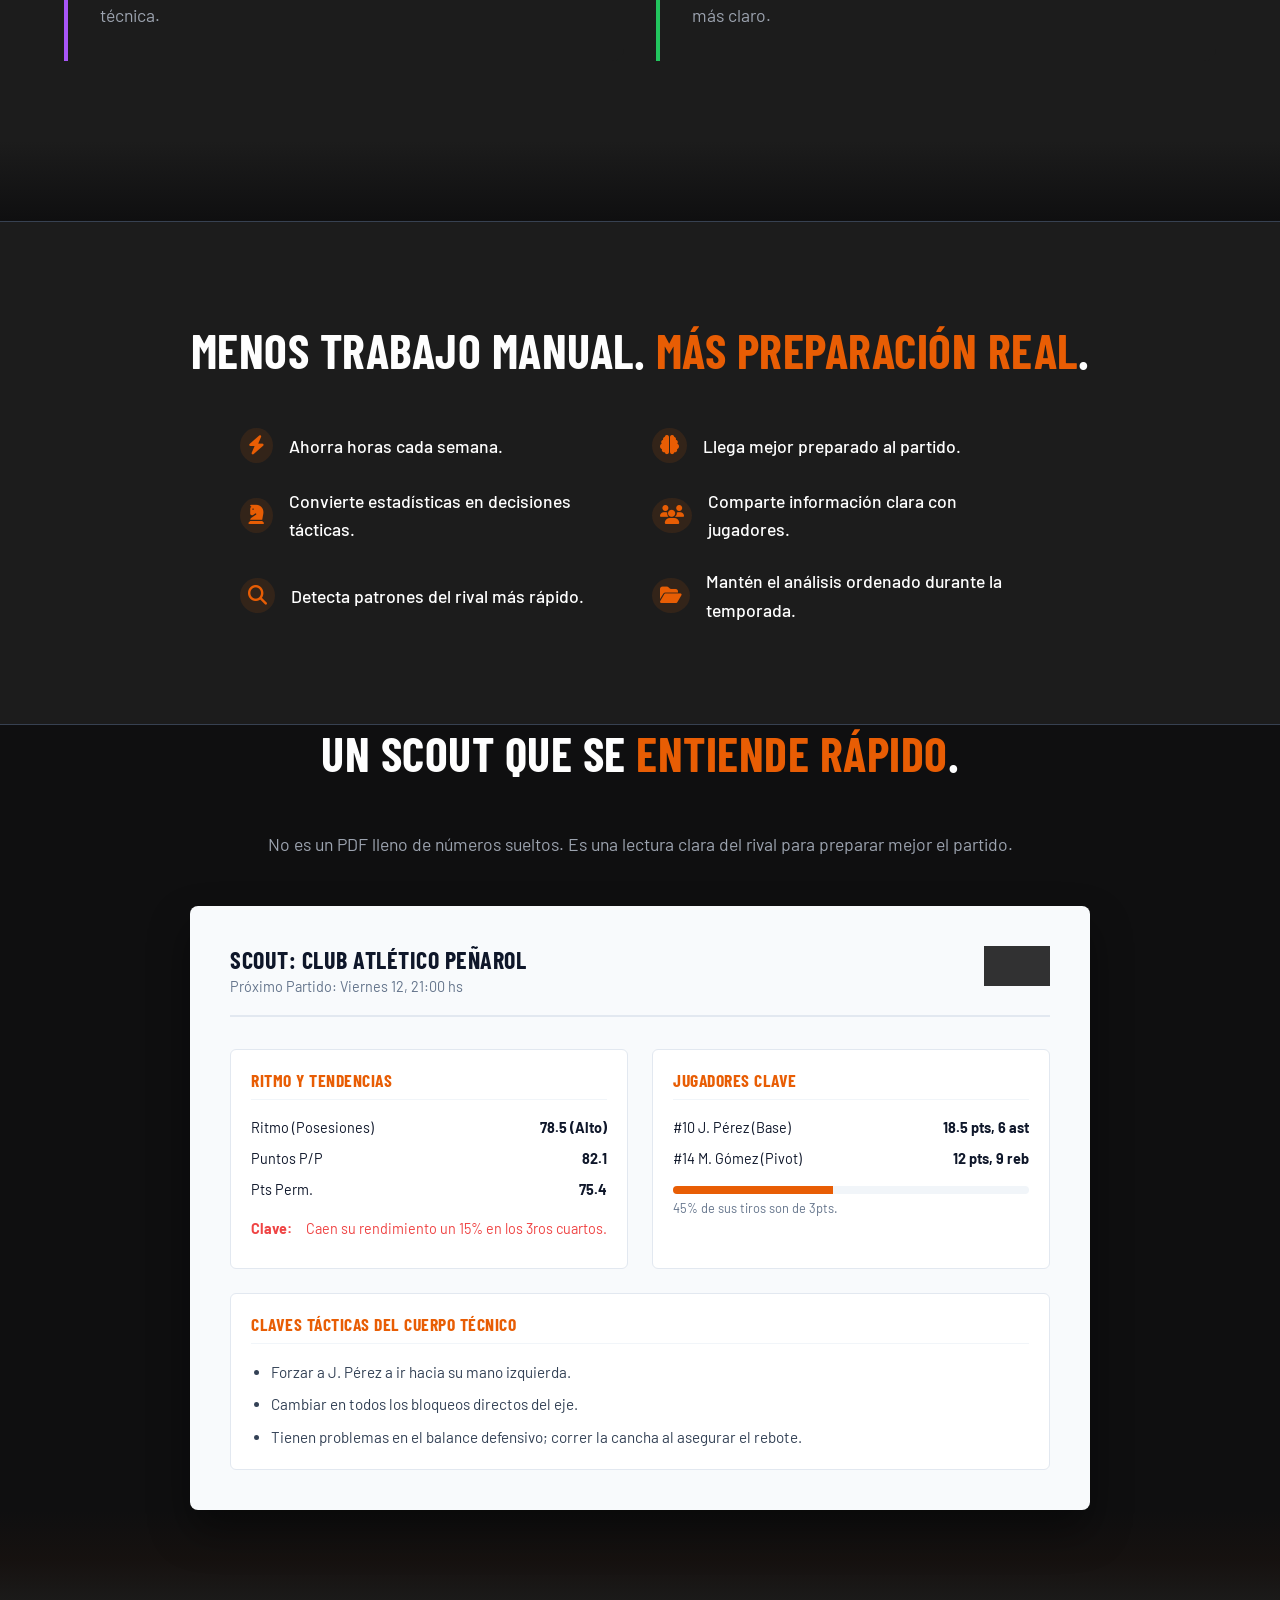
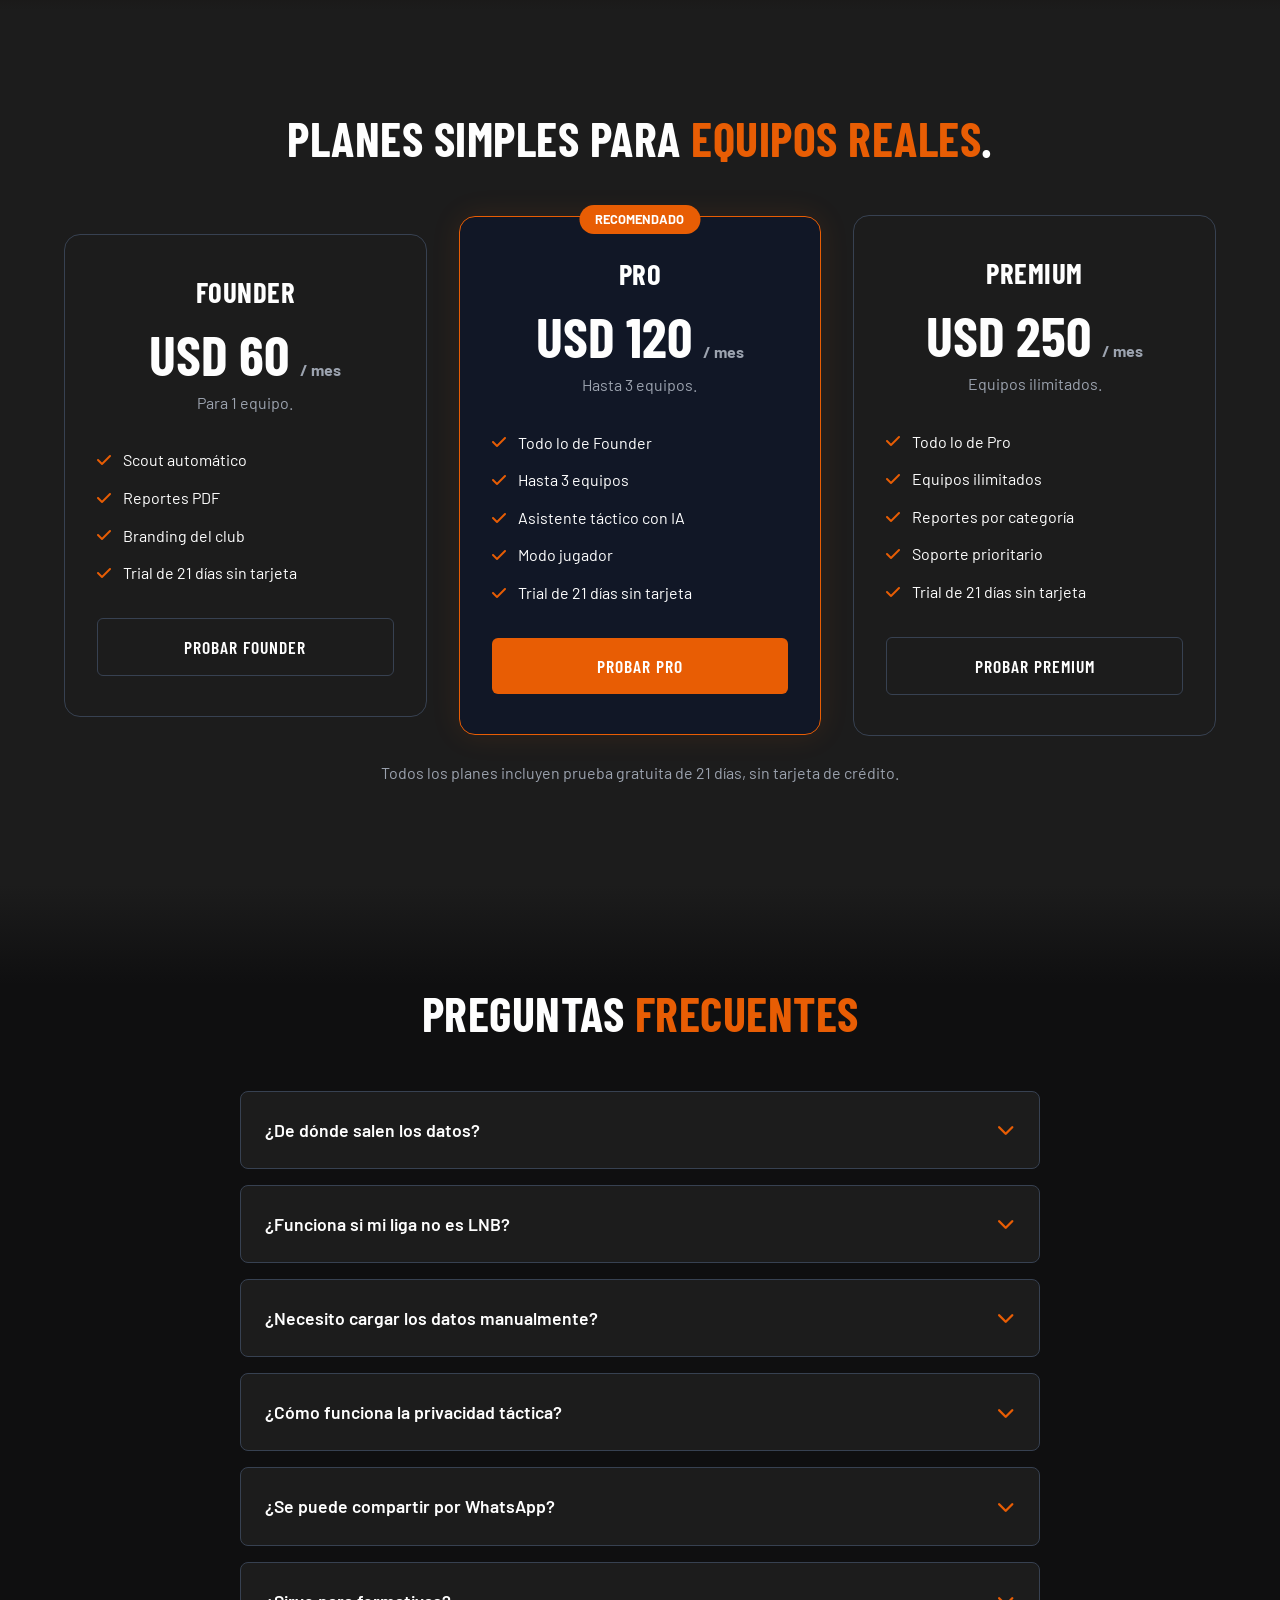
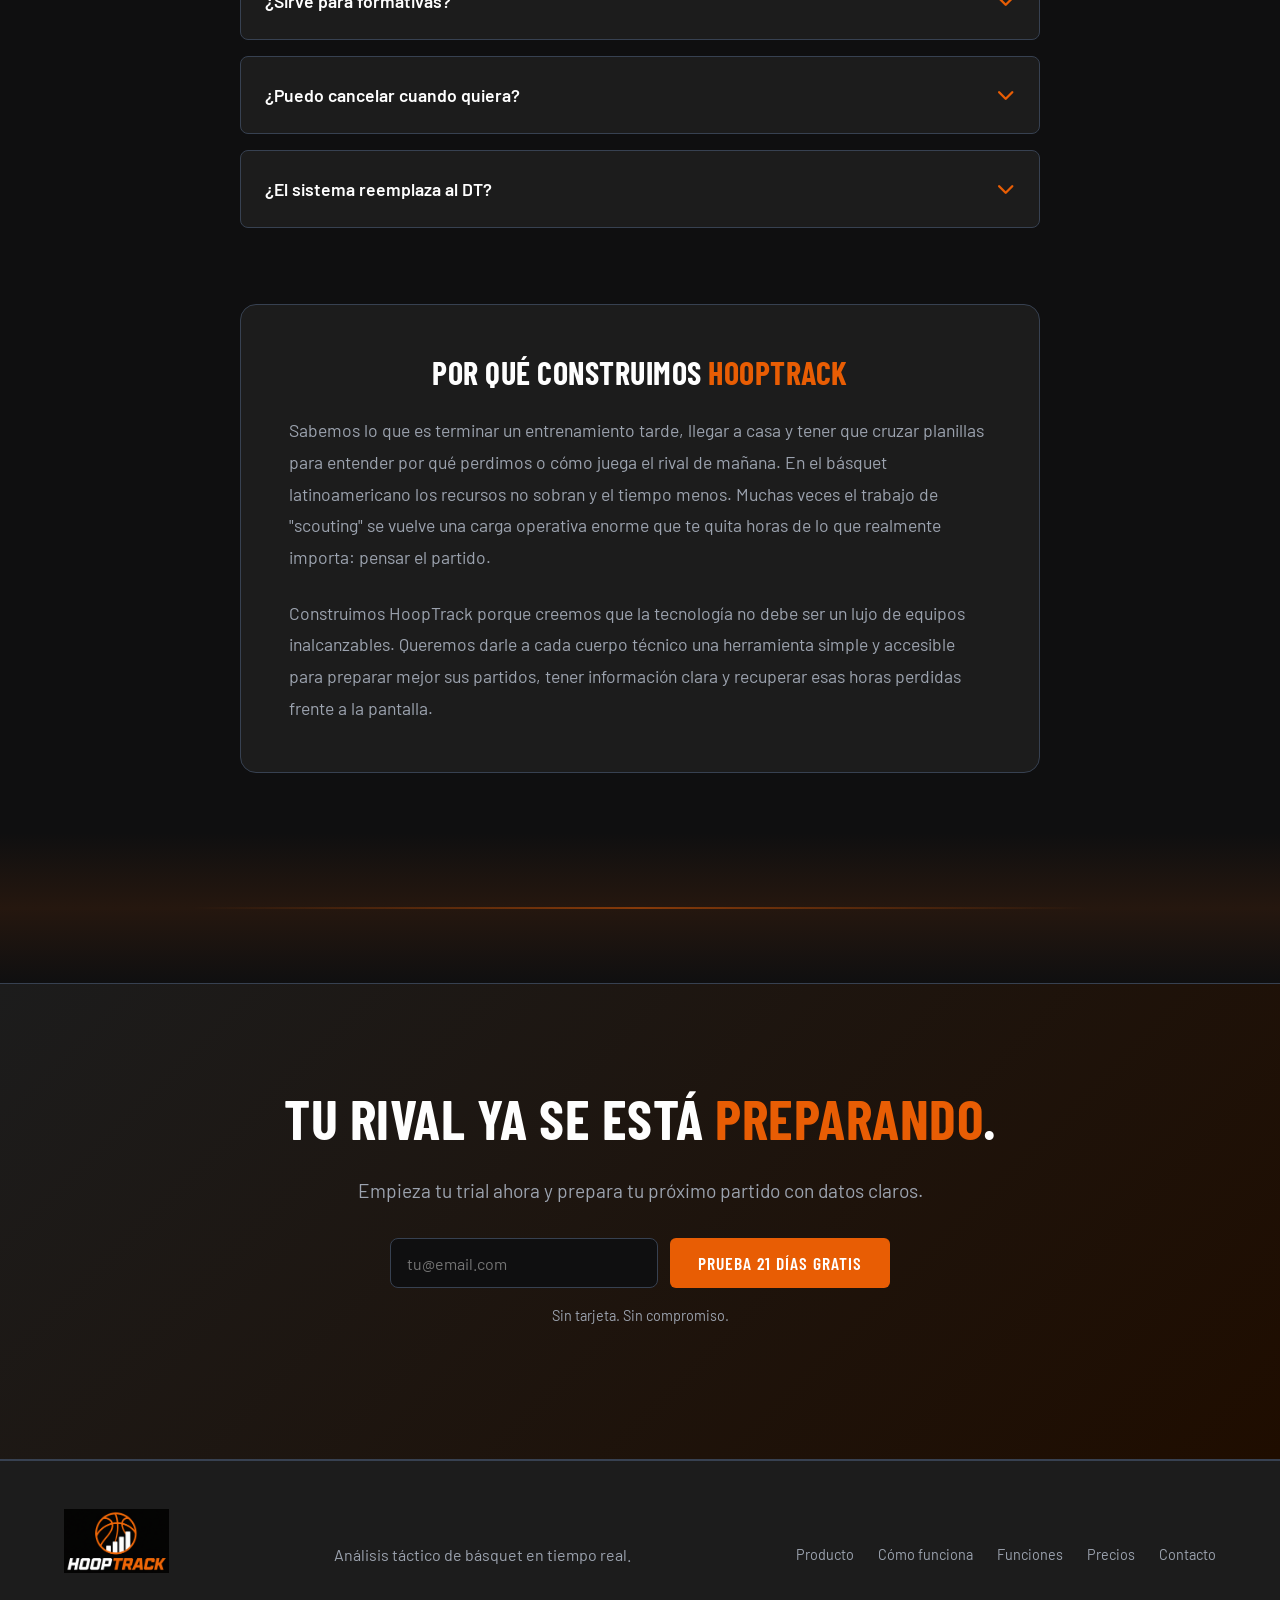
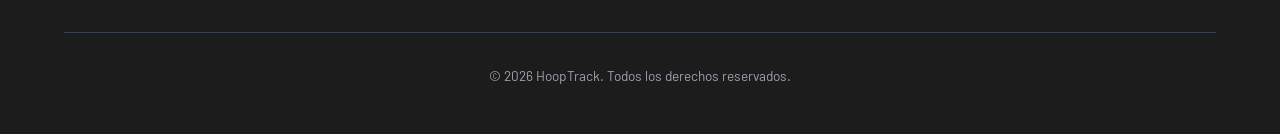
==== commit cd4593e5: "Fix hard cuts and revert Hero separator phrase" ====
--- a/index.html
+++ b/index.html
@@ -92,7 +92,7 @@
     <div class="sep-brand">
         <div class="ts-content fade-in" style="background: transparent; border: none; backdrop-filter: none;">
             <h2 style="font-family: var(--font-heading); text-transform: uppercase; font-size: 2.2rem; letter-spacing: 1px; margin: 0; text-shadow: 0 4px 20px rgba(0,0,0,0.8);">
-                El rival deja pistas. <span style="color: var(--primary);">Nosotros las leemos</span>.
+                Del dato a la lectura.<br>De la lectura a la <span style="color: var(--primary);">ventaja</span>.
             </h2>
         </div>
     </div>
@@ -187,12 +187,14 @@
     </div>
 
     <!-- SECTION DEMO (NUEVA) -->
-    <section class="container" style="padding-bottom: 60px;">
-        <div class="fade-in" style="background-color: var(--bg-sec); border: 1px solid var(--border-color); border-radius: 16px; overflow: hidden; padding: 24px; text-align: center;">
-            <h3 style="margin-bottom: 16px;">Genera un scout en menos de 30 segundos</h3>
-            <div style="background-color: var(--bg-main); border: 1px dashed var(--border-color); border-radius: 8px; height: 350px; display: flex; align-items: center; justify-content: center; color: var(--text-muted); flex-direction: column;">
-                <i class="fas fa-play-circle" style="font-size: 4rem; margin-bottom: 16px; color: var(--primary); cursor: pointer;"></i>
-                <span>Demo del producto (Video o GIF)</span>
+    <section style="background-color: var(--bg-sec); padding-bottom: 60px;">
+        <div class="container">
+            <div class="fade-in" style="background-color: var(--bg-main); border: 1px solid var(--border-color); border-radius: 16px; overflow: hidden; padding: 24px; text-align: center;">
+                <h3 style="margin-bottom: 16px;">Genera un scout en menos de 30 segundos</h3>
+                <div style="background-color: var(--bg-sec); border: 1px dashed var(--border-color); border-radius: 8px; height: 350px; display: flex; align-items: center; justify-content: center; color: var(--text-muted); flex-direction: column;">
+                    <i class="fas fa-play-circle" style="font-size: 4rem; margin-bottom: 16px; color: var(--primary); cursor: pointer;"></i>
+                    <span>Demo del producto (Video o GIF)</span>
+                </div>
             </div>
         </div>
     </section>
@@ -274,6 +276,9 @@
             </div>
         </div>
     </section>
+
+    <!-- SEPARATOR: CASOS -> BENEFICIOS (Limpiar color) -->
+    <div class="sep-clean" style="margin-top: -20px;"></div>
 
     <!-- SECTION 6: BENEFICIOS -->
     <section class="benefits">
@@ -344,6 +349,9 @@
         </div>
     </section>
 
+    <!-- SEPARATOR: EJEMPLO -> PRECIOS (Preparar color) -->
+    <div class="sep-smooth" style="height: 100px;"></div>
+
     <!-- SECTION 8: PRICING -->
     <section id="precios" style="background-color: var(--bg-sec);">
         <div class="container">
@@ -405,6 +413,9 @@
             <p class="pricing-note fade-in" style="margin-top: 24px;">Todos los planes incluyen prueba gratuita de 21 días, sin tarjeta de crédito.</p>
         </div>
     </section>
+
+    <!-- SEPARATOR: PRECIOS -> FAQ (Limpiar color) -->
+    <div class="sep-clean" style="height: 100px;"></div>
 
     <!-- SECTION 9: FAQ -->
     <section class="container">
--- a/styles.css
+++ b/styles.css
@@ -1168,7 +1168,7 @@
 .sep-intense {
     /* Pricing -> CTA final */
     height: 150px;
-    background: linear-gradient(to bottom, var(--bg-sec) 0%, rgba(232, 93, 4, 0.1) 50%, var(--bg-main) 100%);
+    background: linear-gradient(to bottom, var(--bg-main) 0%, rgba(232, 93, 4, 0.1) 50%, var(--bg-main) 100%);
     position: relative;
 }
 .sep-intense::before {
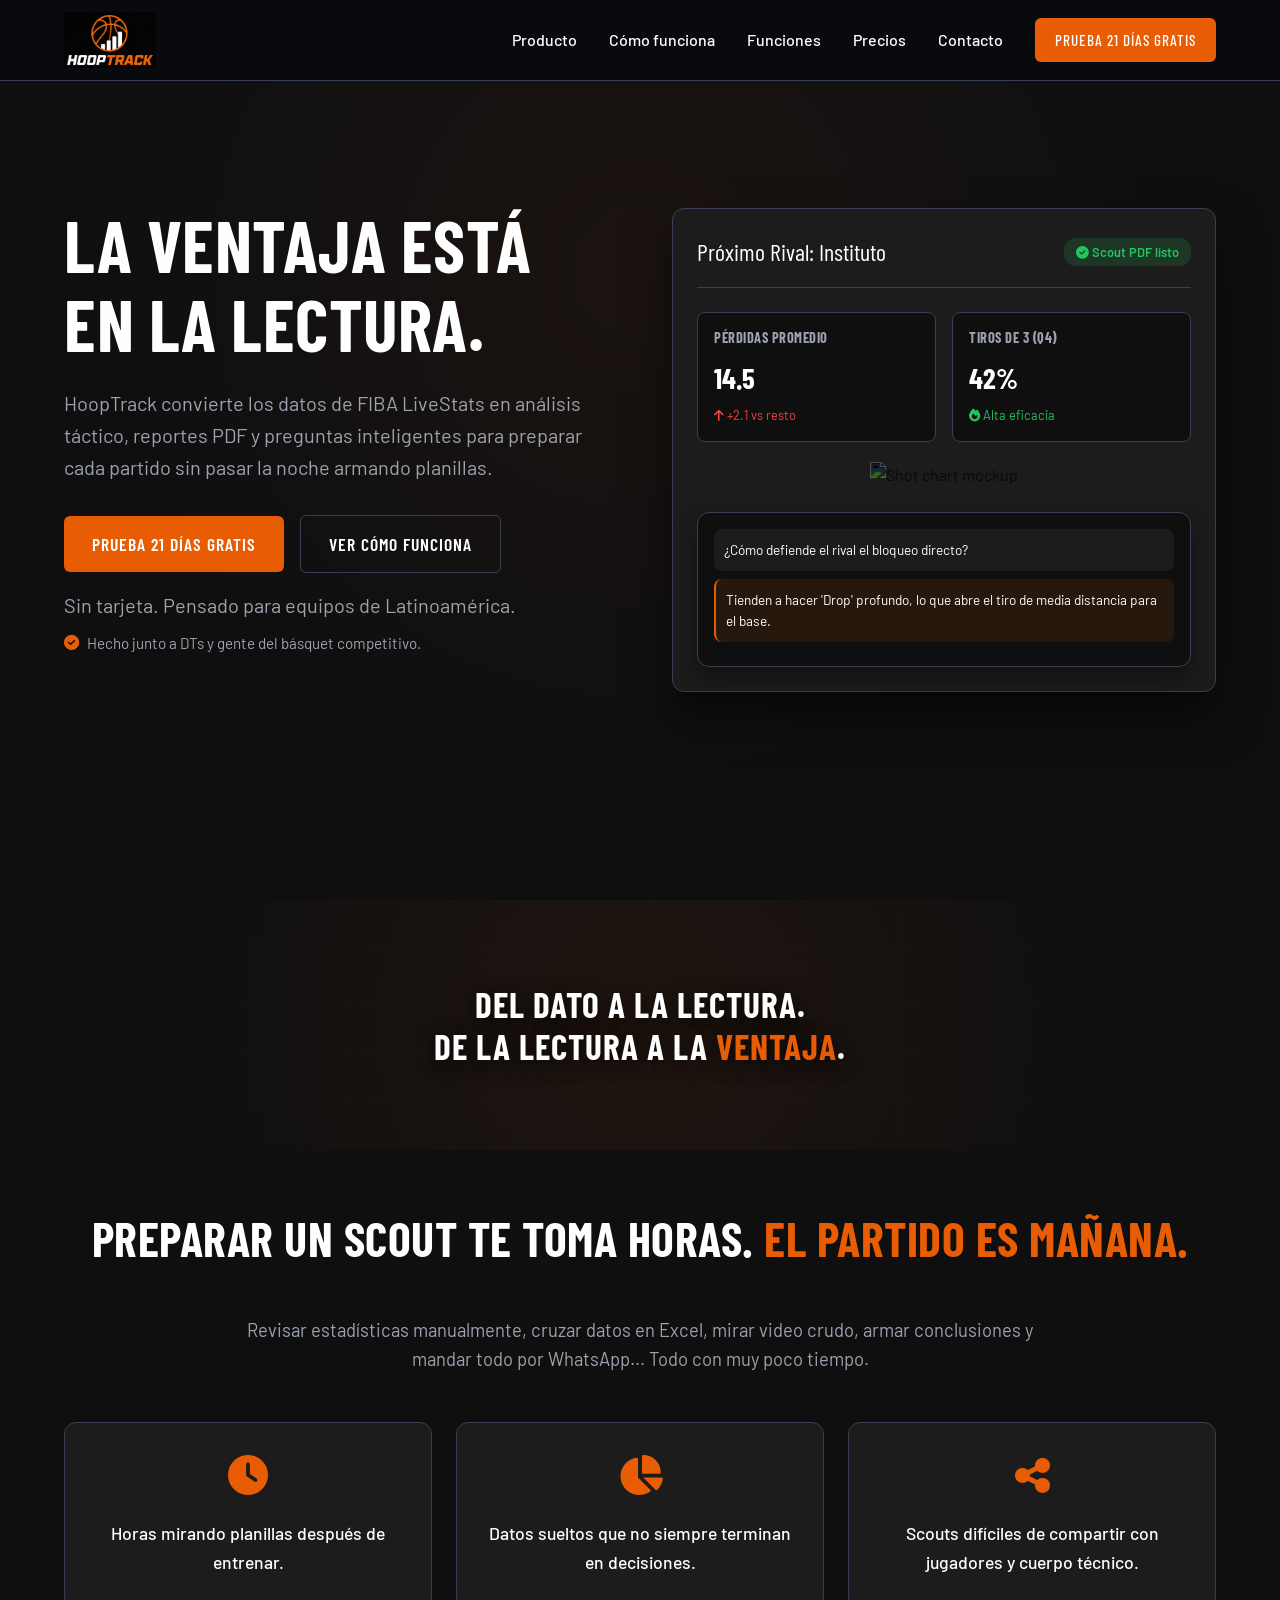
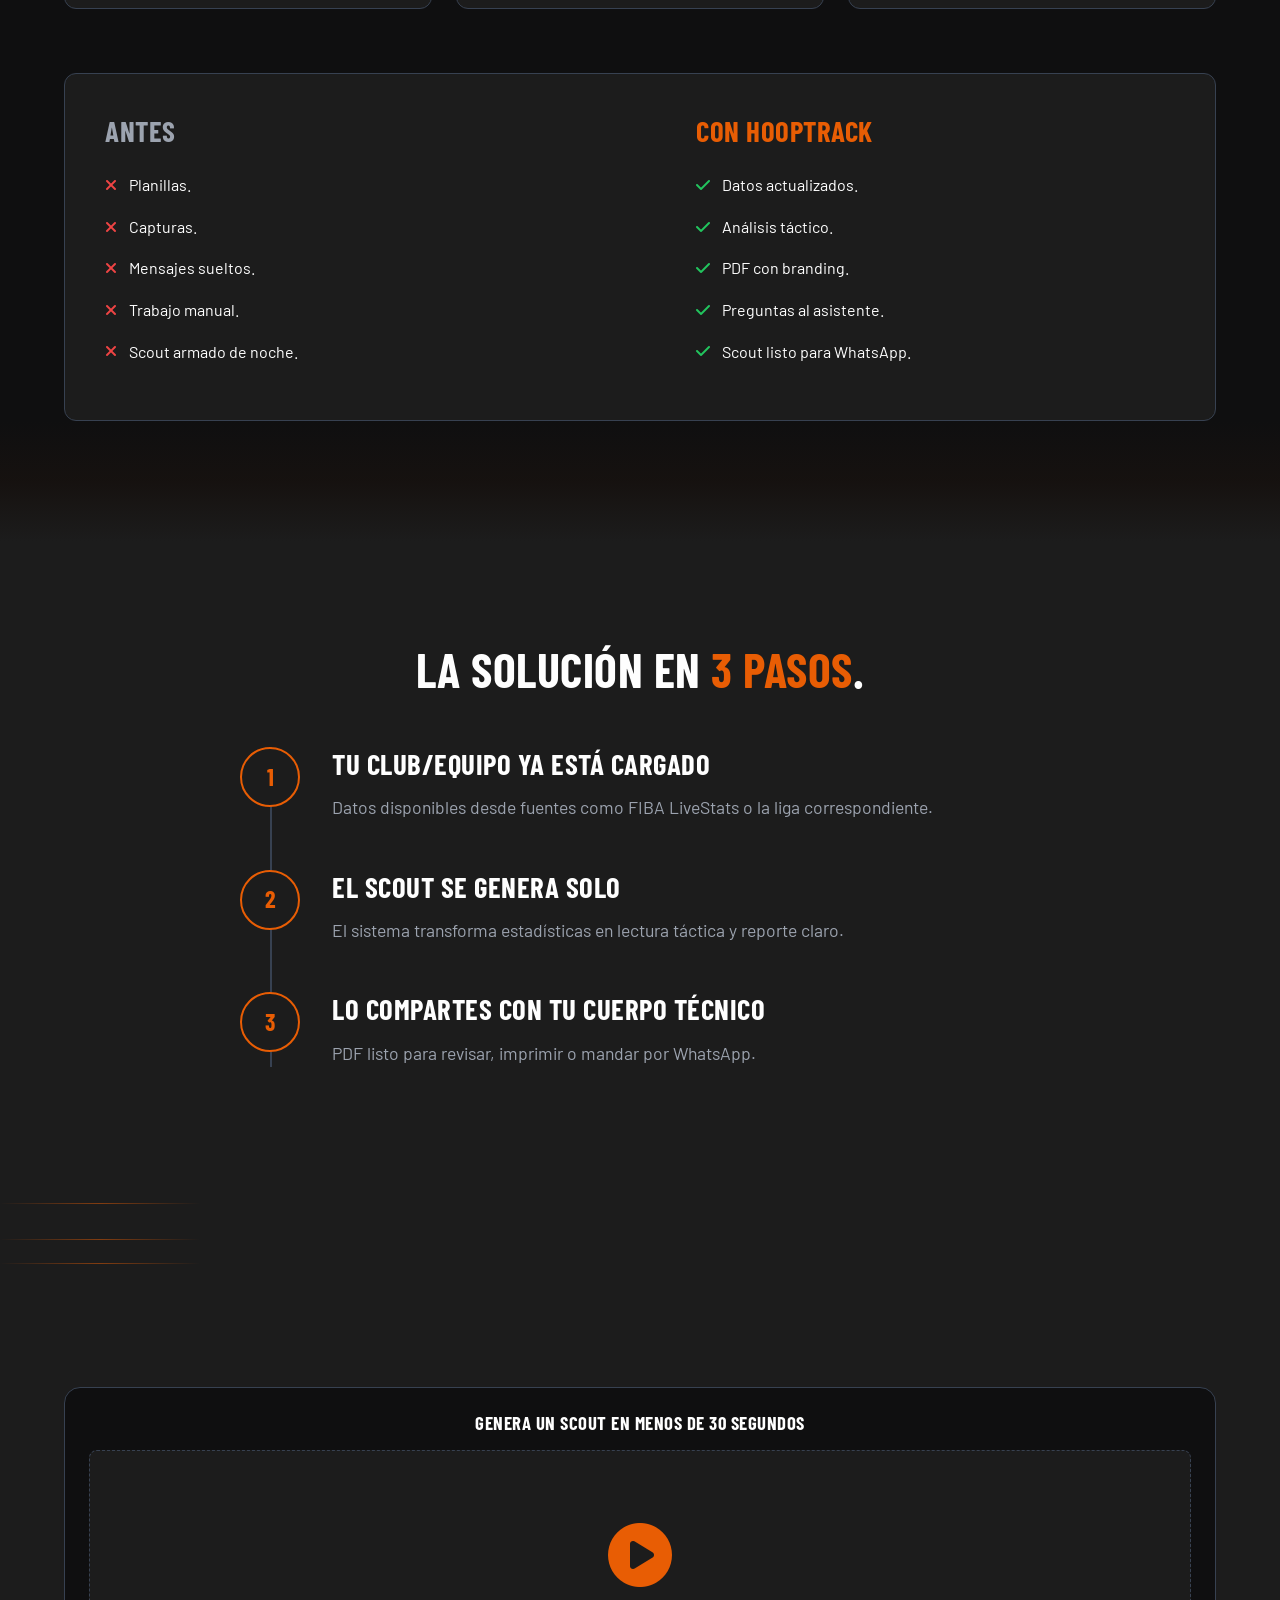
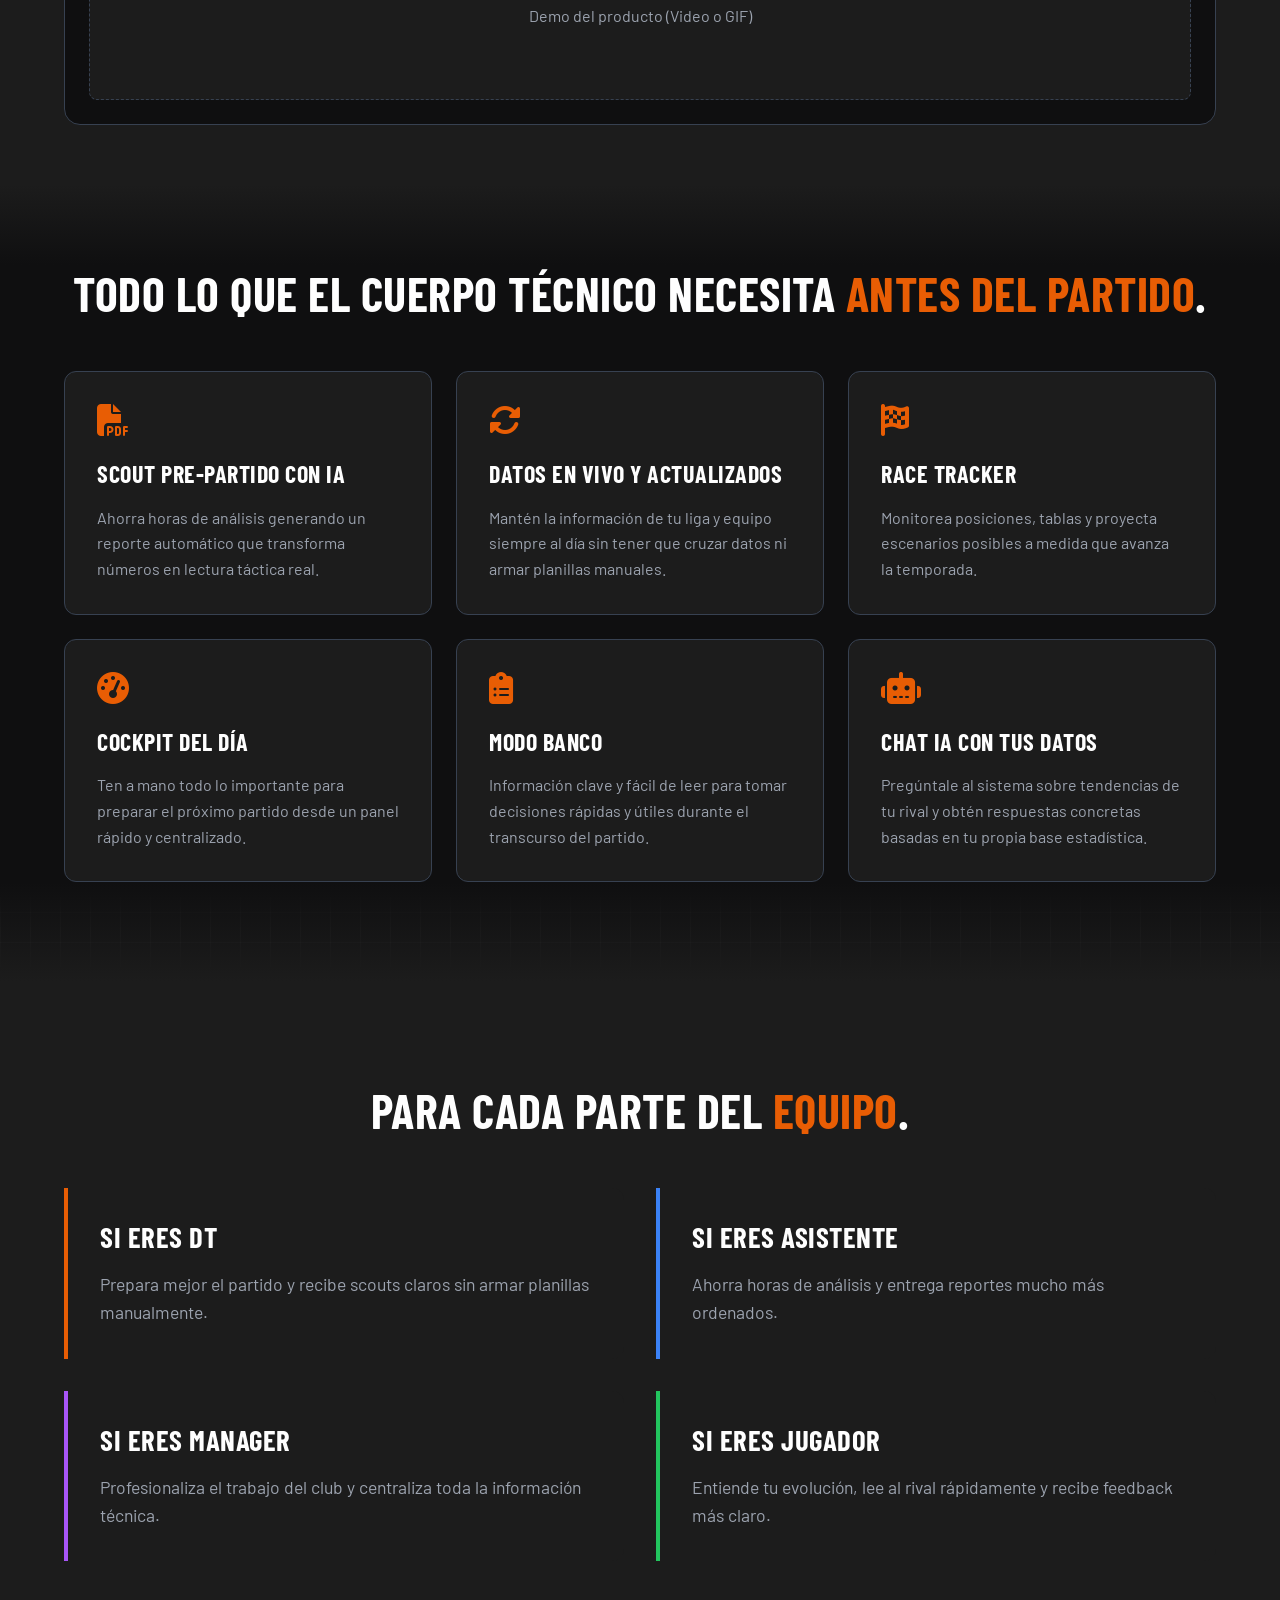
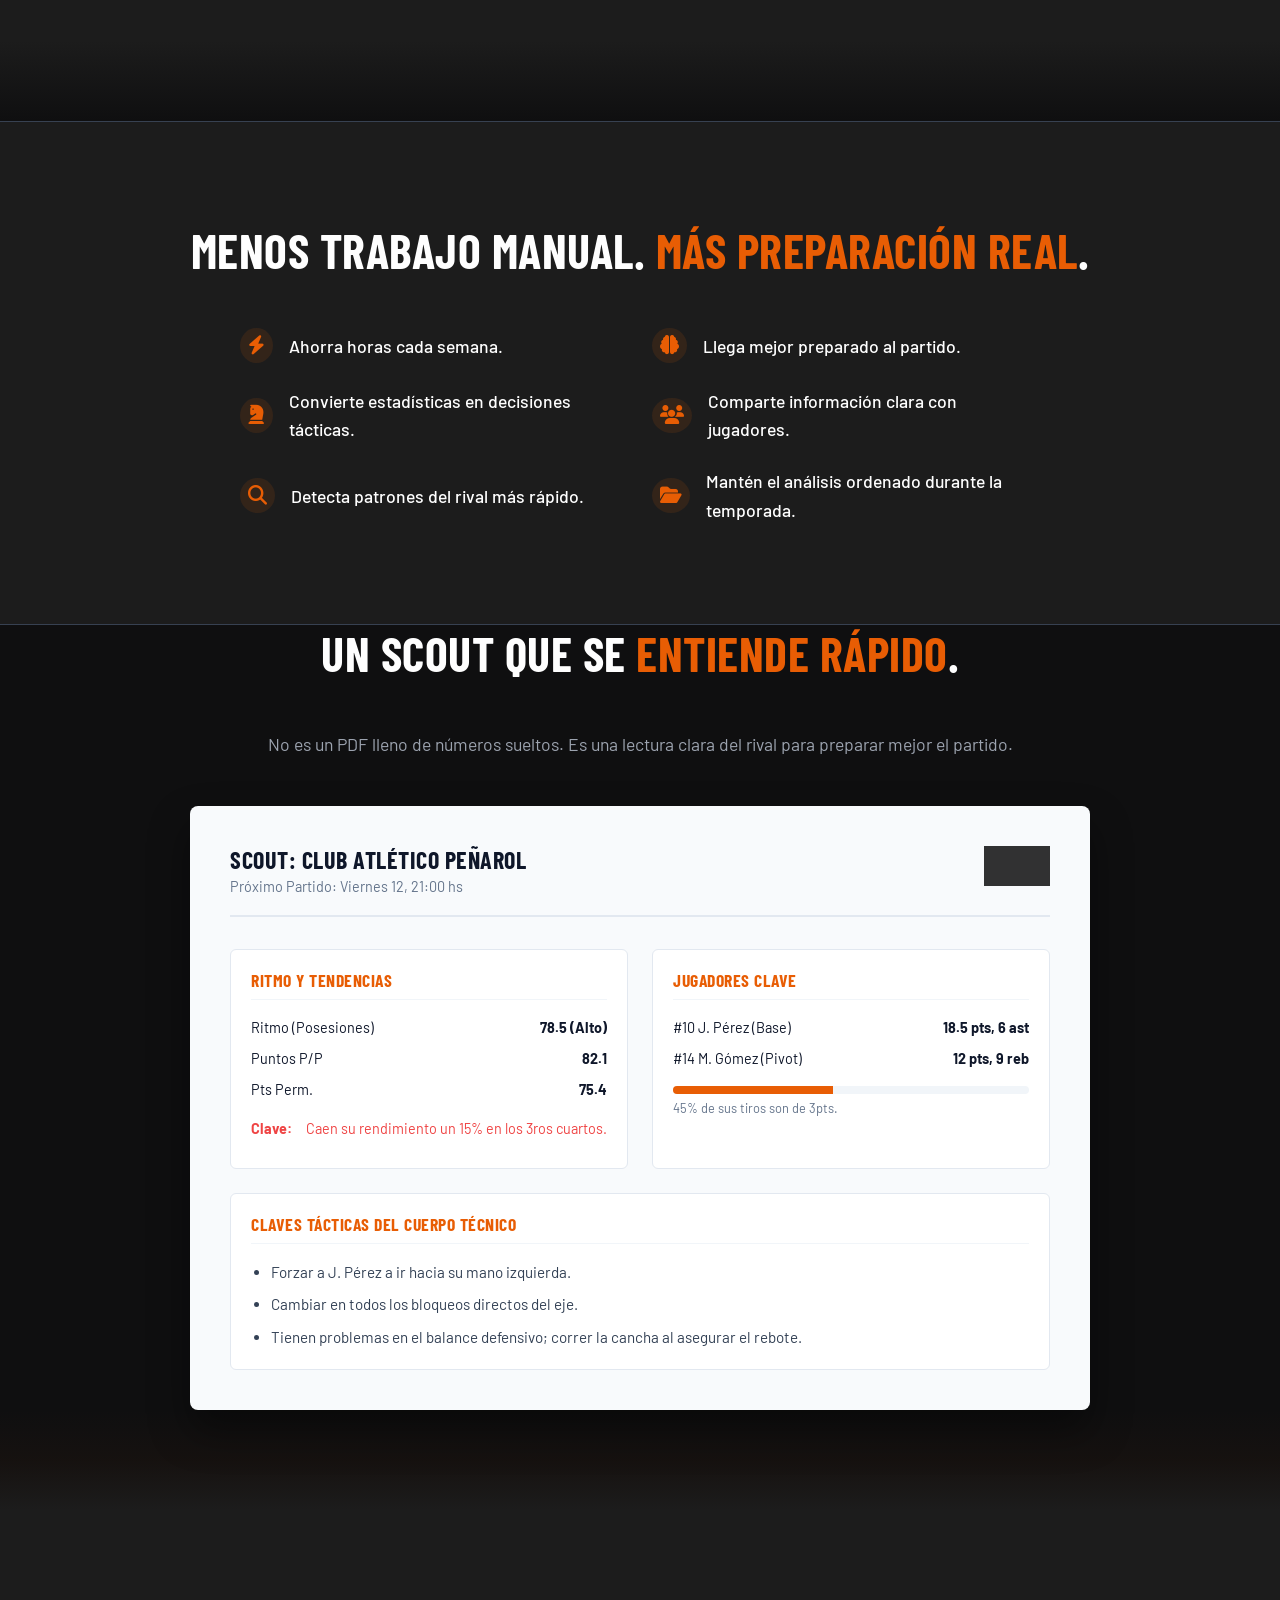
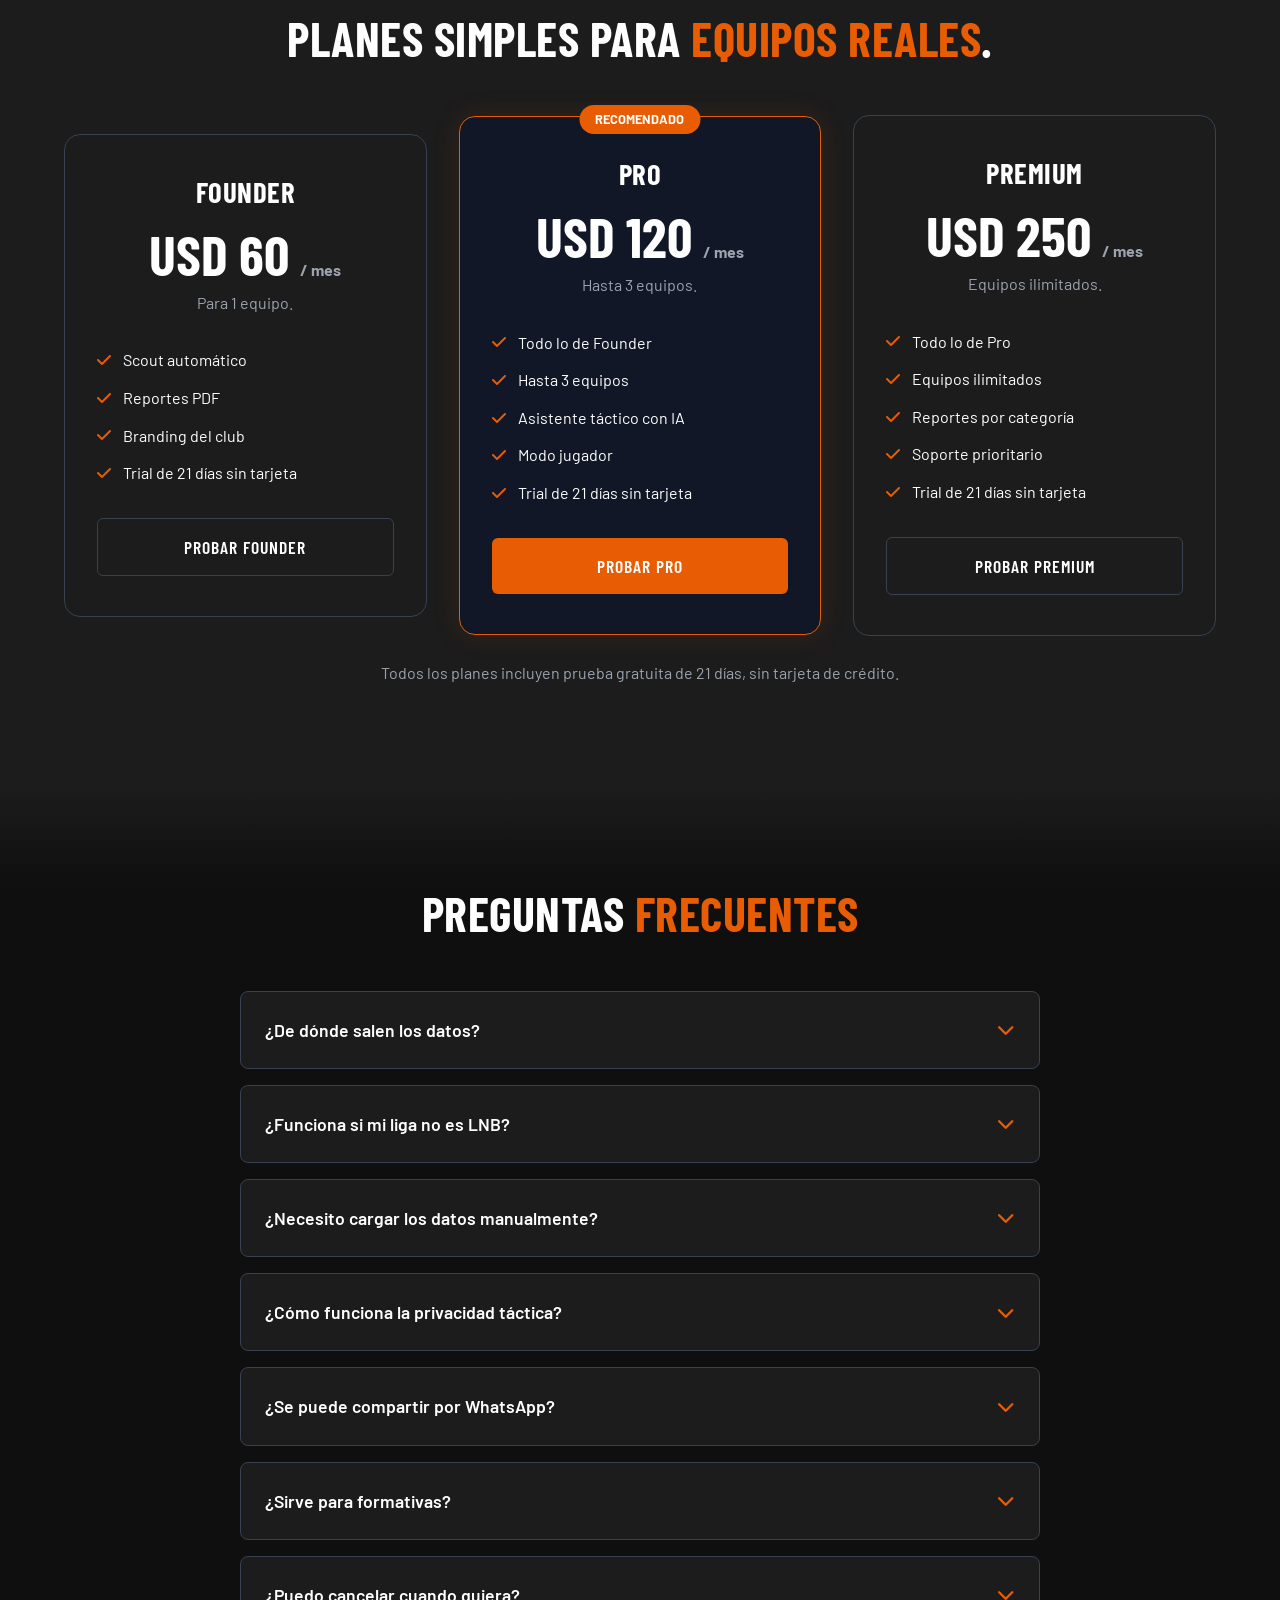
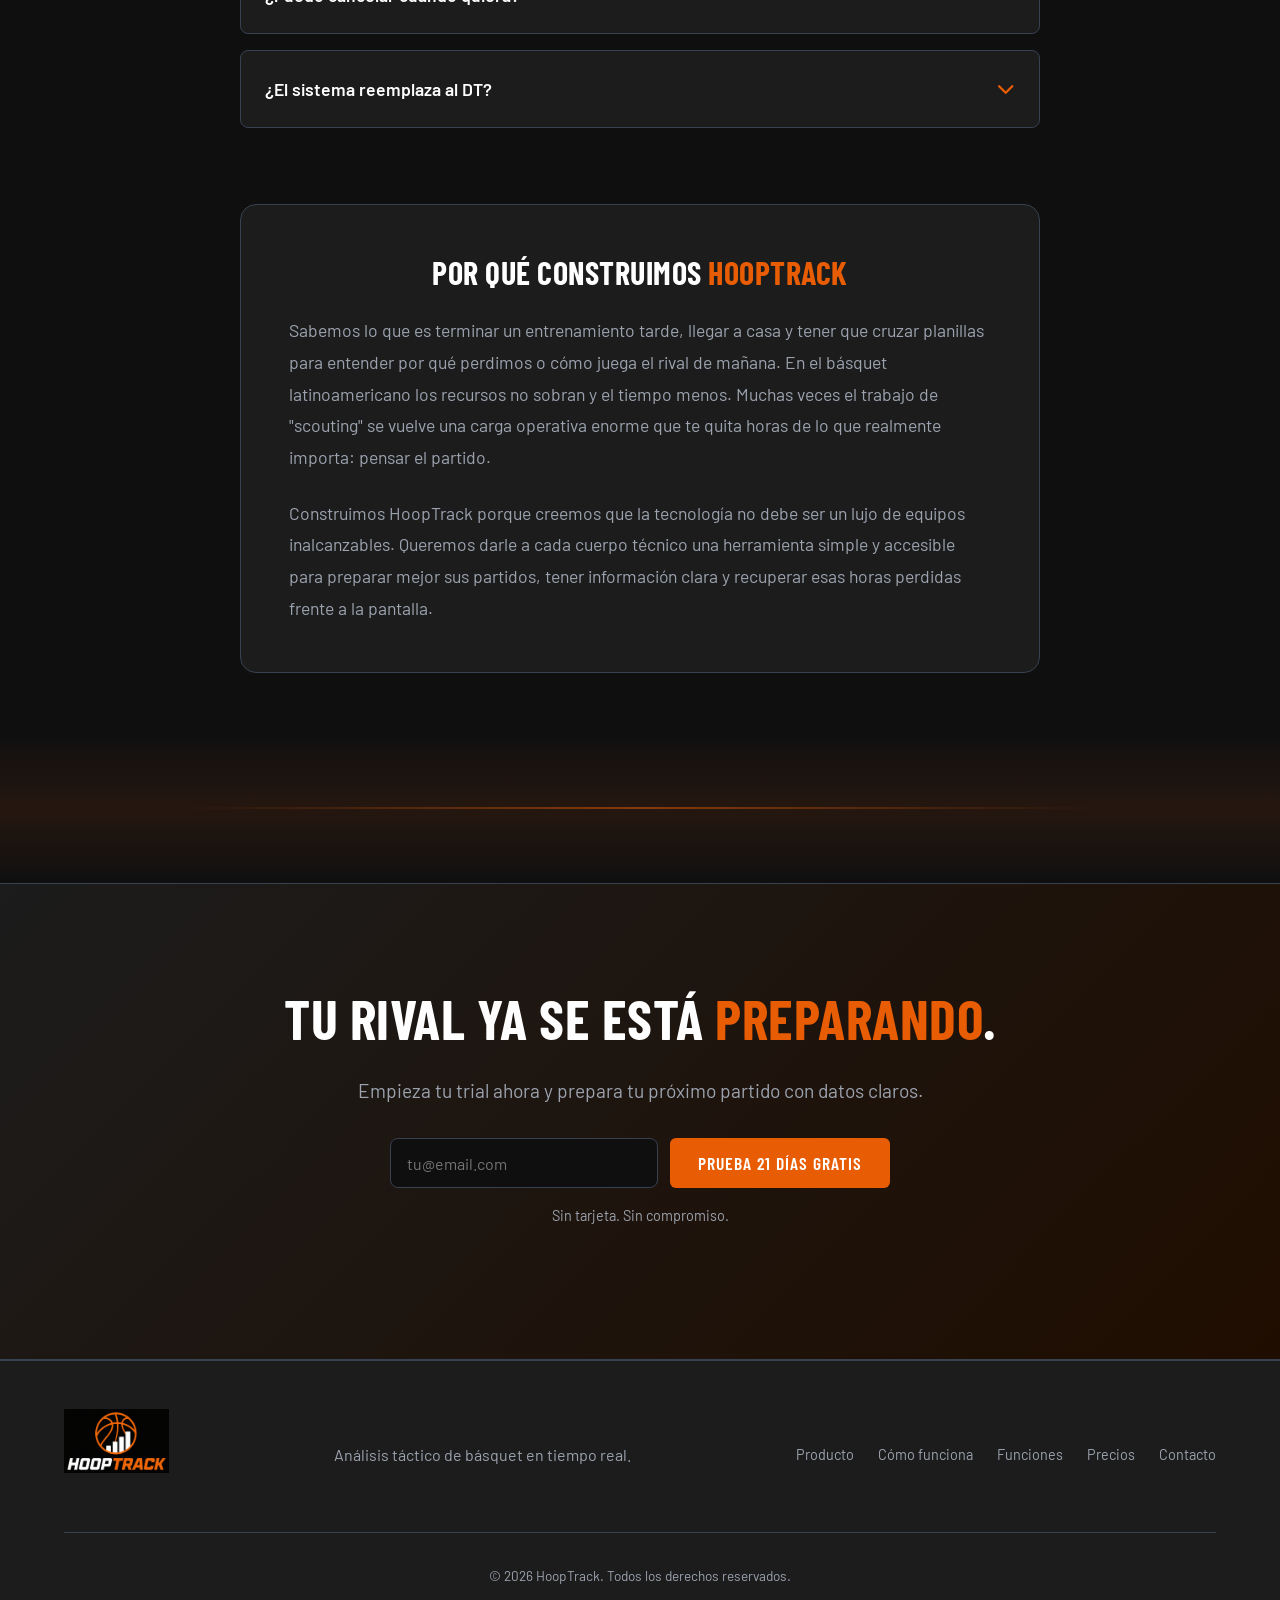
==== commit 6e9e7437: "Improve responsiveness for mobile and various screen sizes" ====
--- a/index.html
+++ b/index.html
@@ -191,7 +191,7 @@
         <div class="container">
             <div class="fade-in" style="background-color: var(--bg-main); border: 1px solid var(--border-color); border-radius: 16px; overflow: hidden; padding: 24px; text-align: center;">
                 <h3 style="margin-bottom: 16px;">Genera un scout en menos de 30 segundos</h3>
-                <div style="background-color: var(--bg-sec); border: 1px dashed var(--border-color); border-radius: 8px; height: 350px; display: flex; align-items: center; justify-content: center; color: var(--text-muted); flex-direction: column;">
+                <div style="background-color: var(--bg-sec); border: 1px dashed var(--border-color); border-radius: 8px; min-height: 250px; display: flex; align-items: center; justify-content: center; color: var(--text-muted); flex-direction: column; padding: 40px 20px;">
                     <i class="fas fa-play-circle" style="font-size: 4rem; margin-bottom: 16px; color: var(--primary); cursor: pointer;"></i>
                     <span>Demo del producto (Video o GIF)</span>
                 </div>
--- a/styles.css
+++ b/styles.css
@@ -748,7 +748,7 @@
 
 .accordion-item.active .accordion-body {
   padding: 0 24px 24px 24px;
-  max-height: 200px; /* Arbitrary large enough height */
+  max-height: 1000px; /* Large enough for long answers */
 }
 
 .accordion-body p {
@@ -945,6 +945,20 @@
     grid-template-columns: 1fr;
   }
   
+  .timeline::before {
+    left: 20px;
+  }
+  
+  .step-number {
+    width: 40px;
+    height: 40px;
+    font-size: 1.2rem;
+  }
+  
+  .timeline-step {
+    gap: 16px;
+  }
+
   .nocturnal-timeline {
     flex-direction: column;
     gap: 24px;
@@ -955,6 +969,49 @@
     gap: 24px;
     text-align: center;
   }
+
+  /* Specific fixes for new elements */
+  .sep-brand h2 {
+    font-size: 1.5rem !important;
+  }
+
+  .sep-brand {
+    height: 200px;
+  }
+
+  .dashboard-mockup {
+    padding: 12px;
+  }
+
+  .mockup-grid {
+    grid-template-columns: 1fr;
+  }
+
+  .pdf-mockup {
+    padding: 20px;
+  }
+
+  .pdf-header {
+    flex-direction: column;
+    gap: 16px;
+  }
+
+  .pdf-logo {
+    order: -1;
+  }
+}
+
+@media (max-width: 480px) {
+  .hero-text h1 {
+    font-size: 2.5rem;
+  }
+  
+  .section-title {
+    font-size: 2.2rem;
+  }
+
+  .cta-section h2 {
+    font-size: 2.5rem;
   }
 }
 
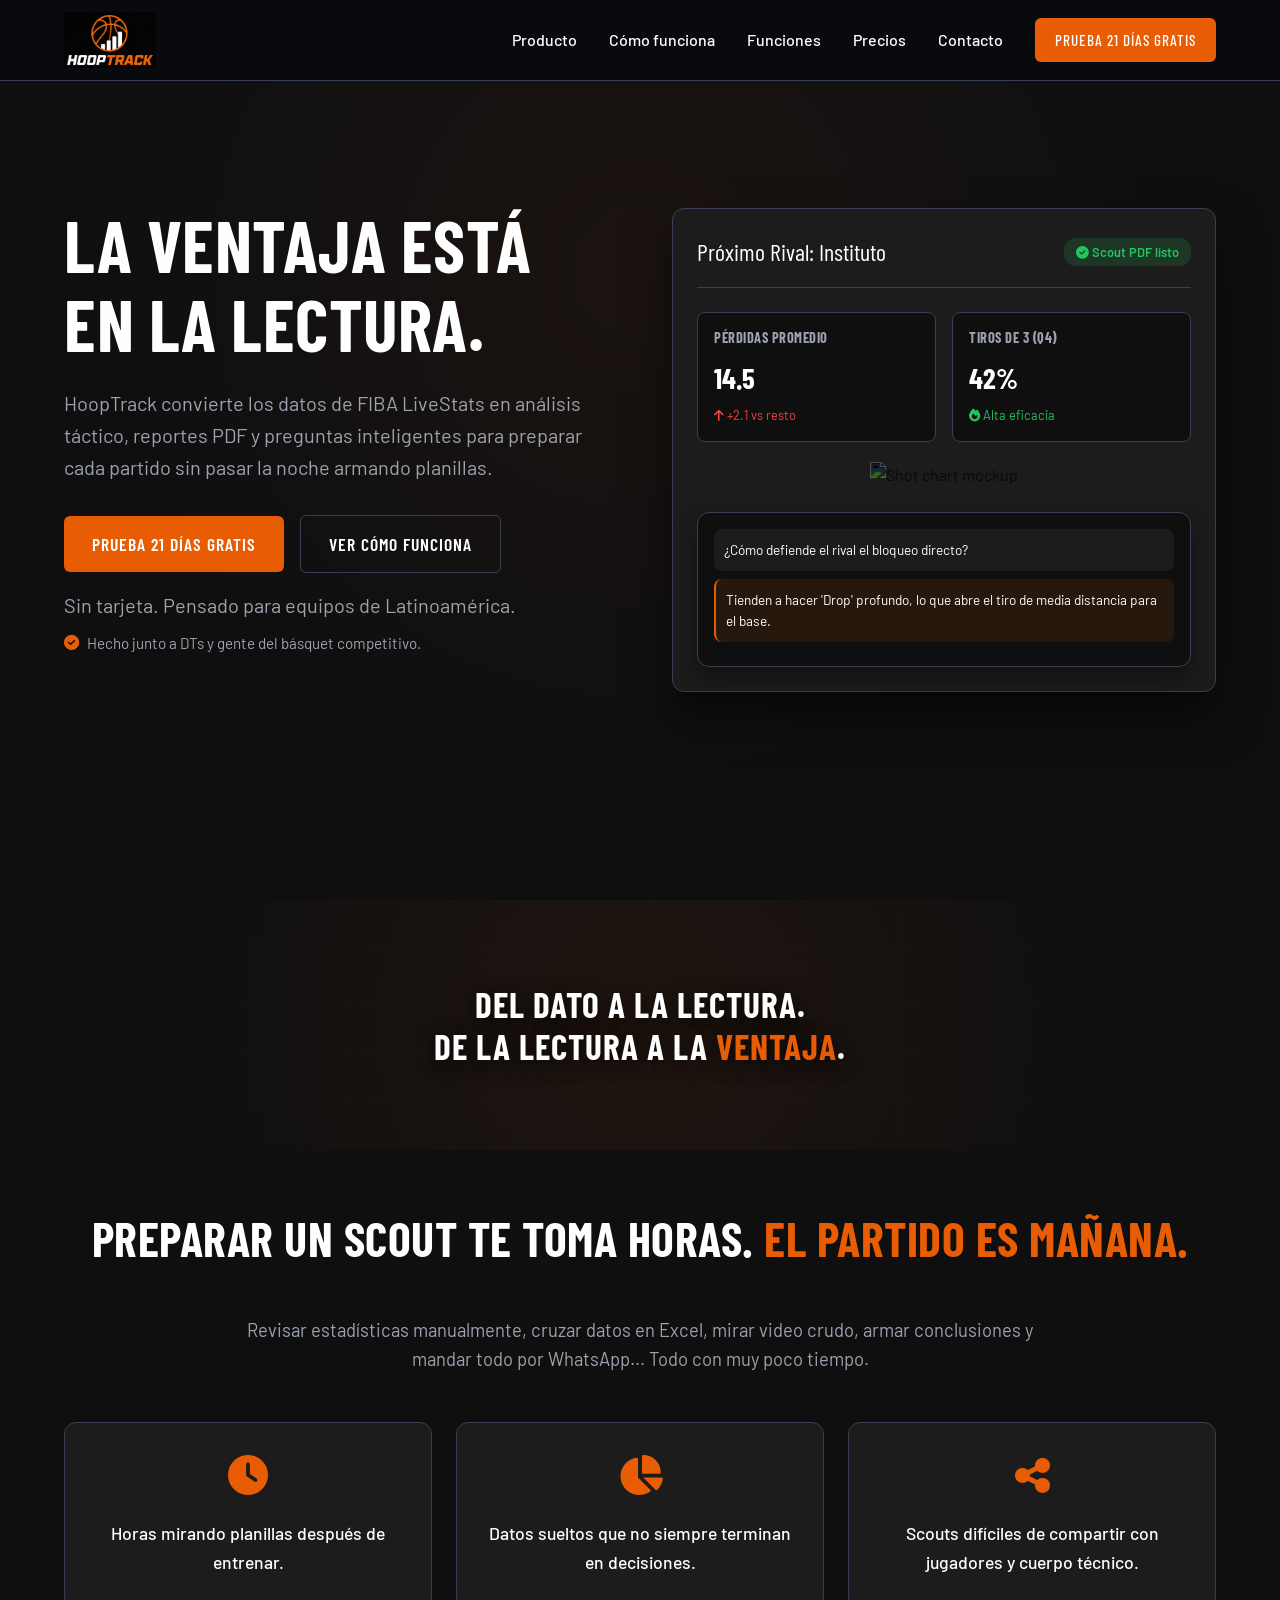
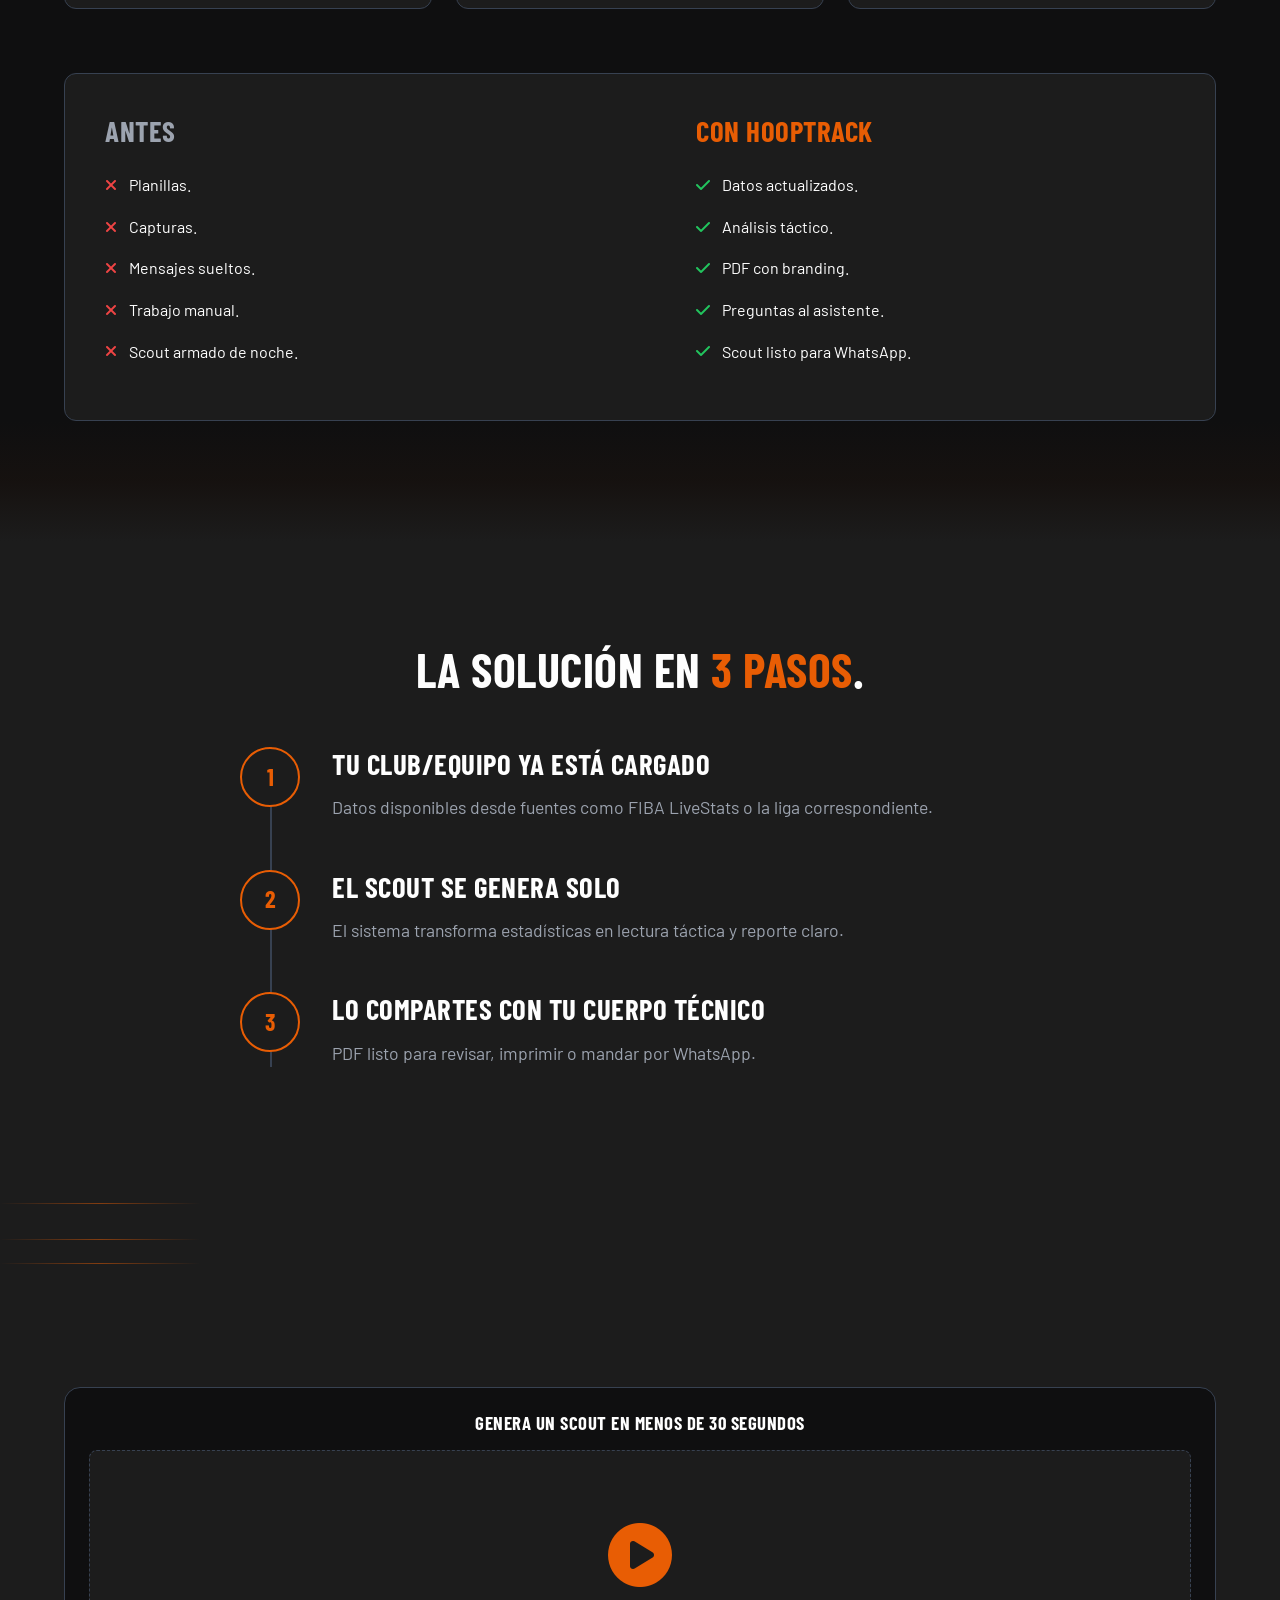
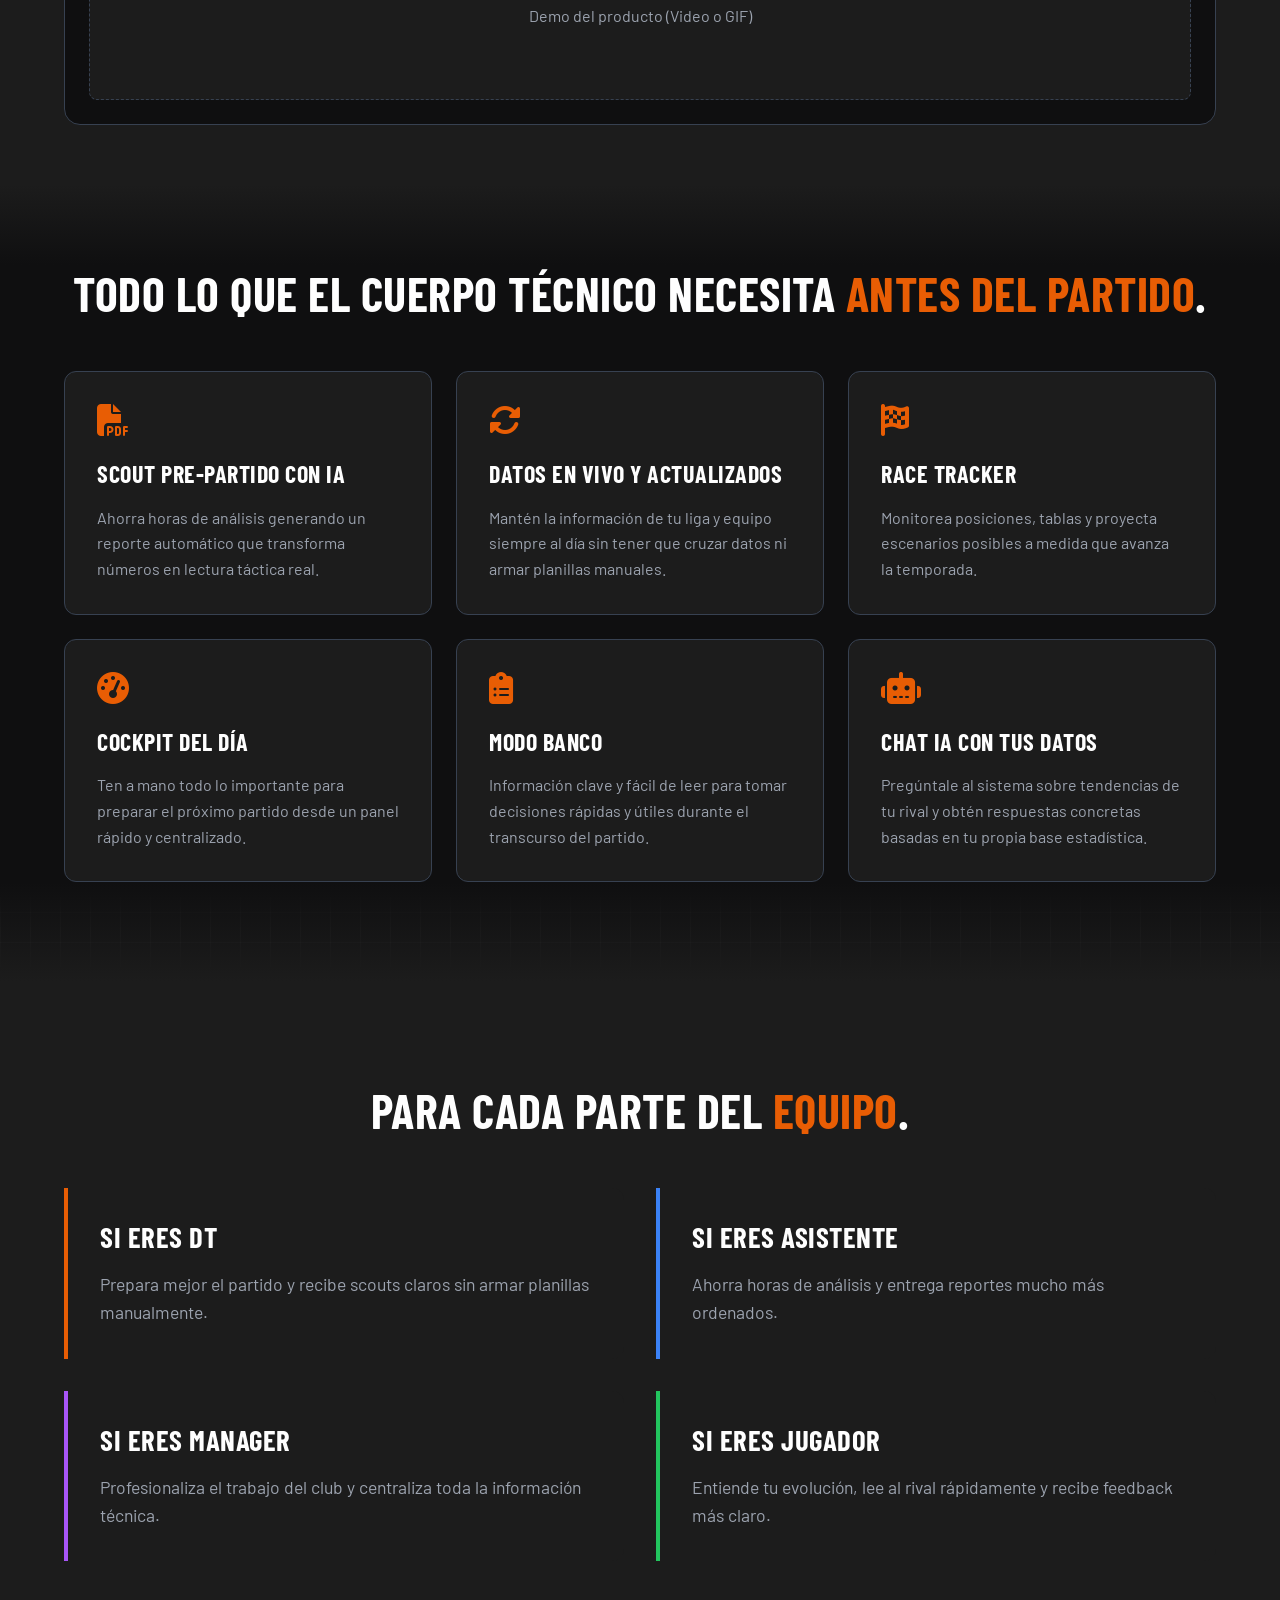
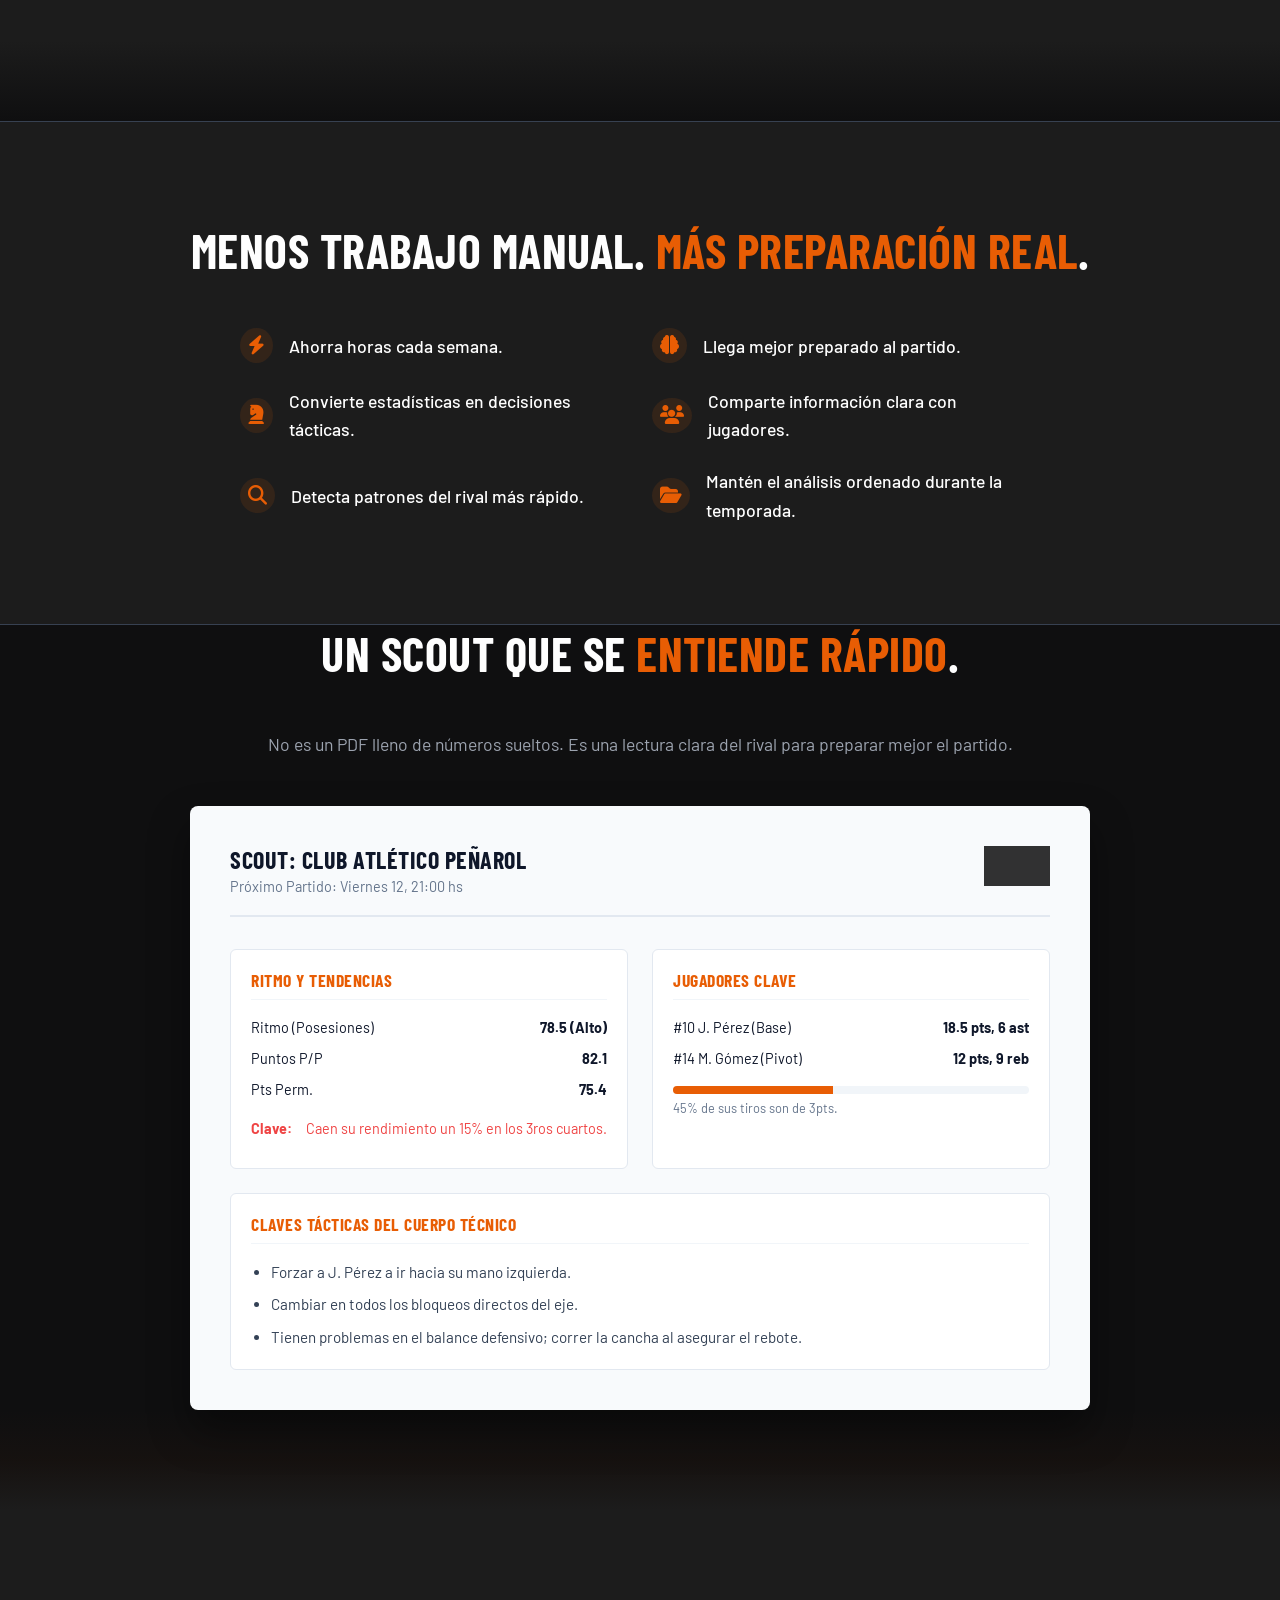
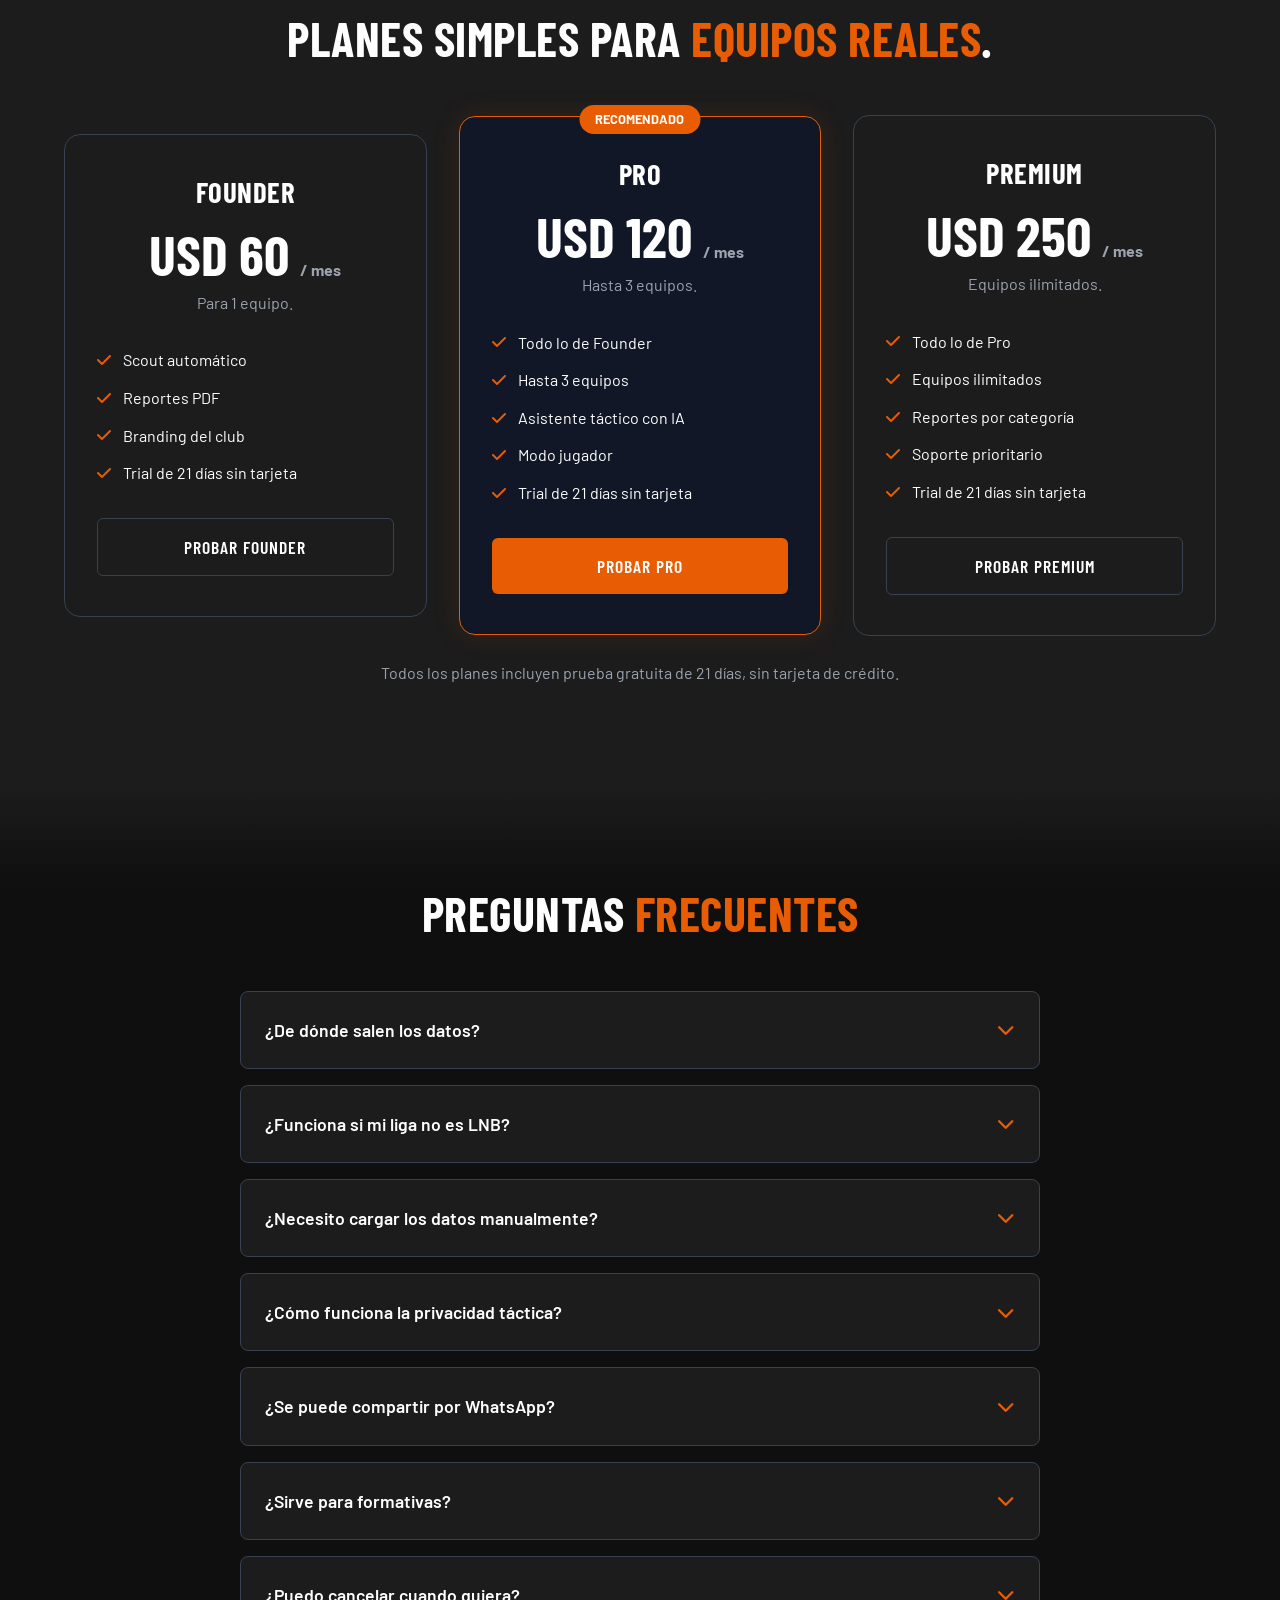
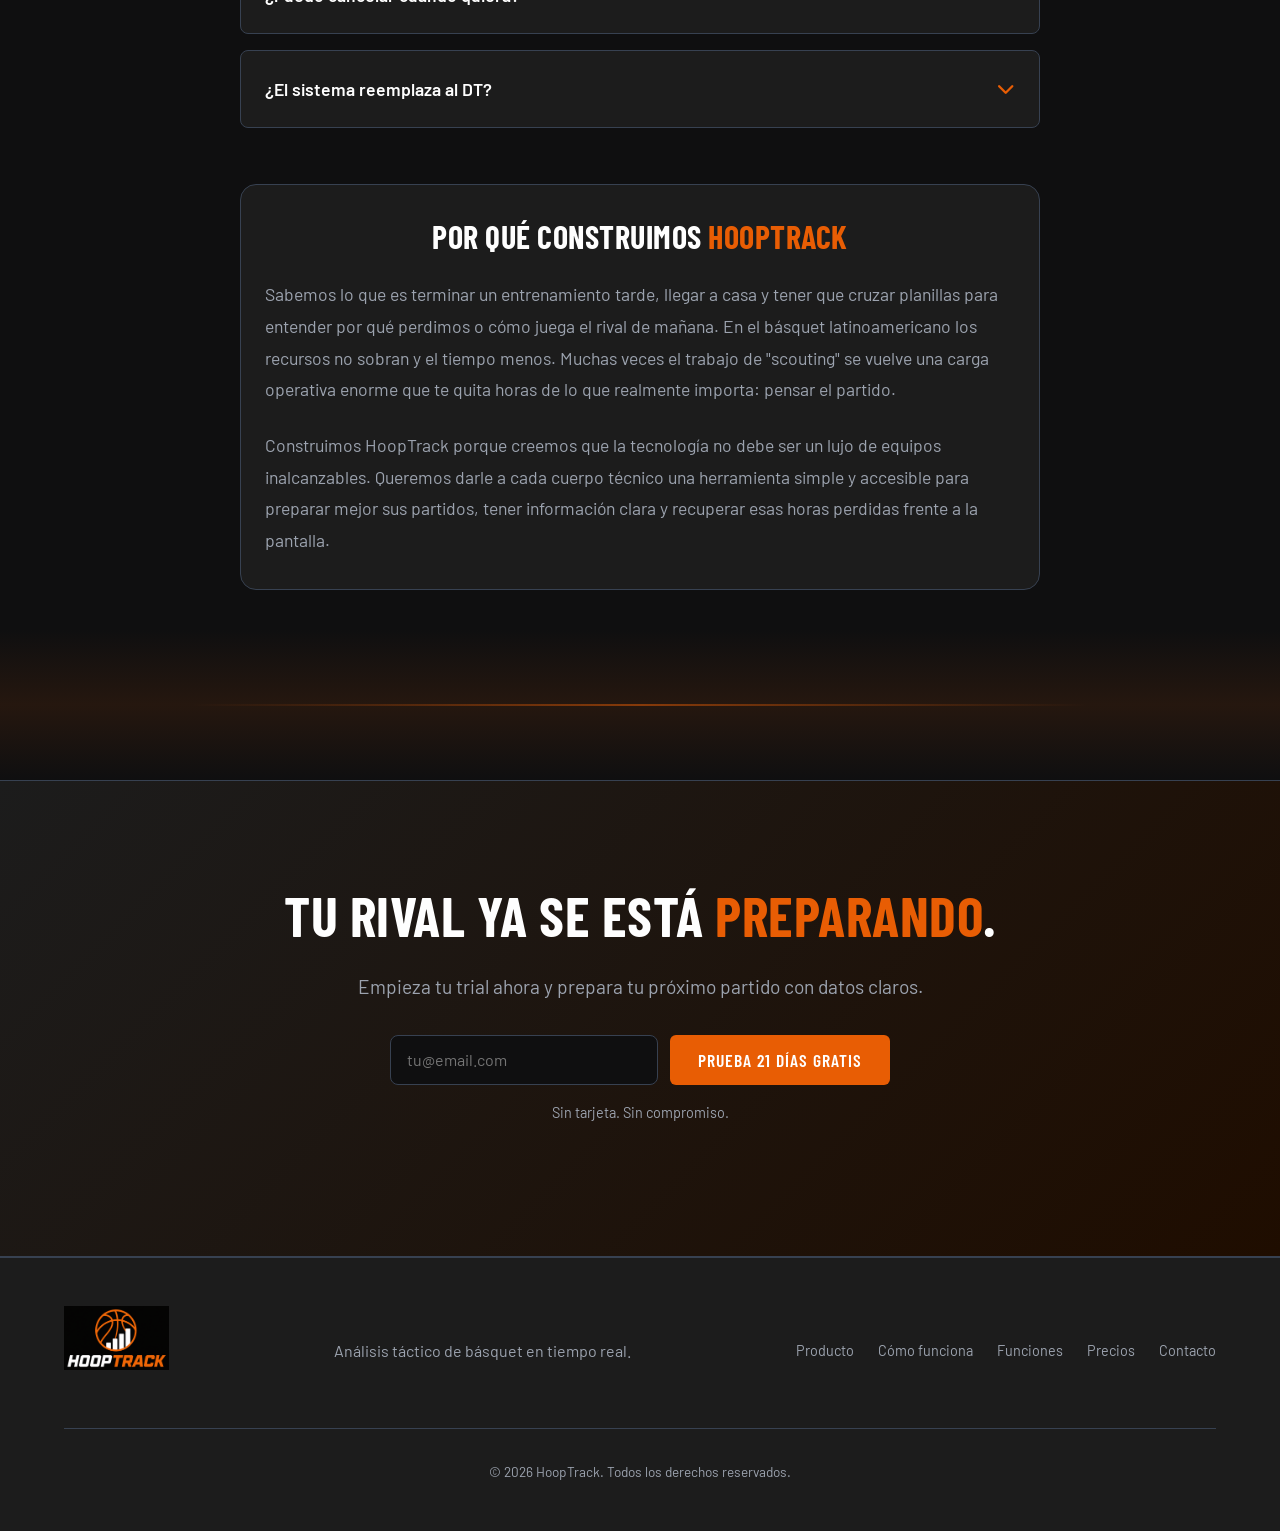
==== commit 040e031e: "Optimize mobile experience: reduce scroll length and add horizontal carousels" ====
--- a/index.html
+++ b/index.html
@@ -206,7 +206,7 @@
     <section id="funciones" class="container">
         <h2 class="section-title fade-in">Todo lo que el cuerpo técnico necesita <span class="text-accent">antes del partido</span>.</h2>
         
-        <div class="features-grid">
+        <div class="features-grid mobile-scroll-x">
             <div class="feature-card slide-up">
                 <i class="fas fa-file-pdf"></i>
                 <h3>Scout pre-partido con IA</h3>
@@ -357,7 +357,7 @@
         <div class="container">
             <h2 class="section-title fade-in">Planes simples para <span class="text-accent">equipos reales</span>.</h2>
             
-            <div class="pricing-grid">
+            <div class="pricing-grid mobile-scroll-x">
                 <!-- Founder -->
                 <div class="price-card slide-up">
                     <h3>Founder</h3>
@@ -505,8 +505,8 @@
     </section>
 
     <!-- SECTION 10: MANIFIESTO -->
-    <section class="container" style="padding-top: 60px; padding-bottom: 60px;">
-        <div class="fade-in" style="background-color: var(--bg-sec); border-radius: 16px; padding: 48px; text-align: center; max-width: 800px; margin: 0 auto; border: 1px solid var(--border-color);">
+    <section class="container" style="padding-top: 40px; padding-bottom: 40px;">
+        <div class="fade-in" style="background-color: var(--bg-sec); border-radius: 16px; padding: 32px 24px; text-align: center; max-width: 800px; margin: 0 auto; border: 1px solid var(--border-color);">
             <h2 style="font-family: var(--font-heading); text-transform: uppercase; font-size: 2rem; margin-bottom: 24px;">Por qué construimos <span class="text-accent">HoopTrack</span></h2>
             <p style="font-size: 1.1rem; color: var(--text-muted); margin-bottom: 24px; text-align: left; line-height: 1.8;">
                 Sabemos lo que es terminar un entrenamiento tarde, llegar a casa y tener que cruzar planillas para entender por qué perdimos o cómo juega el rival de mañana. En el básquet latinoamericano los recursos no sobran y el tiempo menos. Muchas veces el trabajo de "scouting" se vuelve una carga operativa enorme que te quita horas de lo que realmente importa: pensar el partido.
--- a/styles.css
+++ b/styles.css
@@ -85,11 +85,24 @@
   padding: 100px 0;
 }
 
+@media (max-width: 768px) {
+  section {
+    padding: 60px 0;
+  }
+}
+
 .section-title {
   font-size: 3rem;
   margin-bottom: 48px;
   text-align: center;
   font-weight: 700;
+}
+
+@media (max-width: 768px) {
+  .section-title {
+    font-size: 2.2rem;
+    margin-bottom: 32px;
+  }
 }
 
 .text-accent {
@@ -931,8 +944,26 @@
     font-size: 3rem;
   }
   
-  .problem-cards, .comparison, .features-grid, .use-cases-grid, .pricing-grid, .pdf-grid {
+  .problem-cards, .features-grid, .use-cases-grid, .benefits-list {
+    grid-template-columns: repeat(2, 1fr);
+    gap: 16px;
+  }
+
+  .pricing-grid, .comparison, .pdf-grid {
     grid-template-columns: 1fr;
+  }
+
+  .problem-card, .feature-card, .use-case-box {
+    padding: 20px;
+  }
+
+  .problem-card i, .feature-card i {
+    font-size: 1.8rem;
+    margin-bottom: 12px;
+  }
+
+  .feature-card h3, .use-case-box h3 {
+    font-size: 1.2rem;
   }
   
   .use-case-box {
@@ -942,7 +973,8 @@
   }
   
   .benefits-list {
-    grid-template-columns: 1fr;
+    grid-template-columns: repeat(2, 1fr);
+    gap: 12px;
   }
   
   .timeline::before {
@@ -1001,6 +1033,14 @@
   }
 }
 
+/* Medium-Small Mobile Fixes */
+@media (max-width: 600px) {
+  .features-grid, .use-cases-grid {
+    grid-template-columns: 1fr;
+  }
+}
+
+/* Small Mobile Fixes */
 @media (max-width: 480px) {
   .hero-text h1 {
     font-size: 2.5rem;
@@ -1012,6 +1052,55 @@
 
   .cta-section h2 {
     font-size: 2.5rem;
+  }
+
+  .problem-cards {
+    grid-template-columns: 1fr;
+  }
+  
+  .benefits-list {
+    grid-template-columns: 1fr;
+  }
+}
+
+/* Horizontal Scroll Utility for Mobile */
+@media (max-width: 600px) {
+  .mobile-scroll-x {
+    display: flex !important;
+    overflow-x: auto !important;
+    scroll-snap-type: x mandatory !important;
+    padding: 20px 0 30px 0 !important;
+    gap: 16px !important;
+    margin: 0 -24px !important; /* Negative margin to go edge-to-edge */
+    padding-left: 24px !important;
+    padding-right: 24px !important;
+    grid-template-columns: none !important;
+    -webkit-overflow-scrolling: touch;
+  }
+
+  .mobile-scroll-x > * {
+    flex: 0 0 80% !important; /* Each card takes 80% width */
+    scroll-snap-align: center !important;
+  }
+  
+  .mobile-scroll-x::-webkit-scrollbar {
+    display: none; /* Hide scrollbar for cleaner look */
+  }
+
+  .pdf-mockup {
+    max-height: 400px;
+    overflow: hidden;
+  }
+
+  .pdf-mockup::after {
+    content: '';
+    position: absolute;
+    bottom: 0;
+    left: 0;
+    width: 100%;
+    height: 100px;
+    background: linear-gradient(to top, #f8fafc, transparent);
+    pointer-events: none;
   }
 }
 
@@ -1153,6 +1242,22 @@
 }
 
 /* TACTICAL SEPARATORS V2 */
+.sep-brand, .sep-smooth, .sep-dataflow, .sep-clean, .sep-grid, .sep-intense {
+    transition: height 0.3s ease, margin 0.3s ease;
+}
+
+@media (max-width: 768px) {
+    .sep-brand, .sep-smooth, .sep-dataflow, .sep-clean, .sep-grid, .sep-intense {
+        height: 100px !important;
+        margin: 10px 0 !important;
+    }
+    
+    .sep-brand h2 {
+        font-size: 1.3rem !important;
+        padding: 0 20px;
+    }
+}
+
 .sep-brand {
     /* Hero -> Problema */
     position: relative;
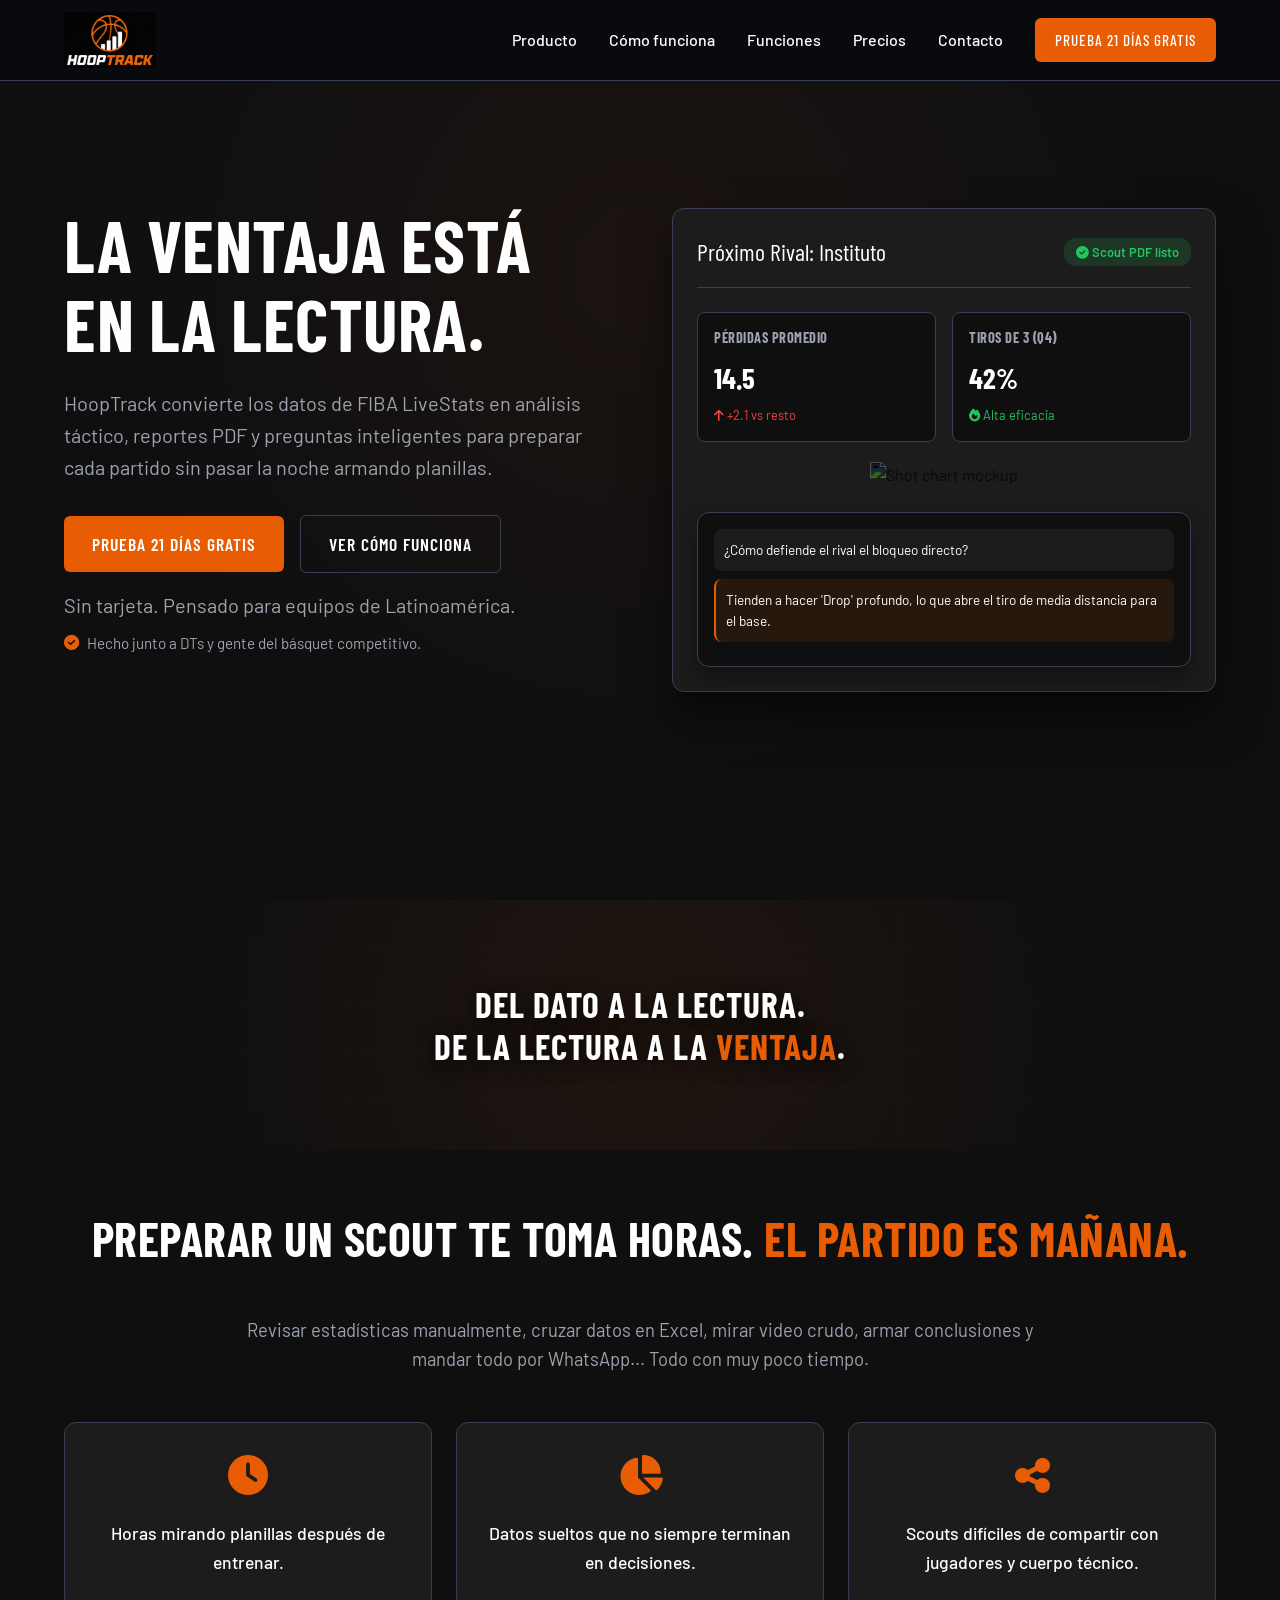
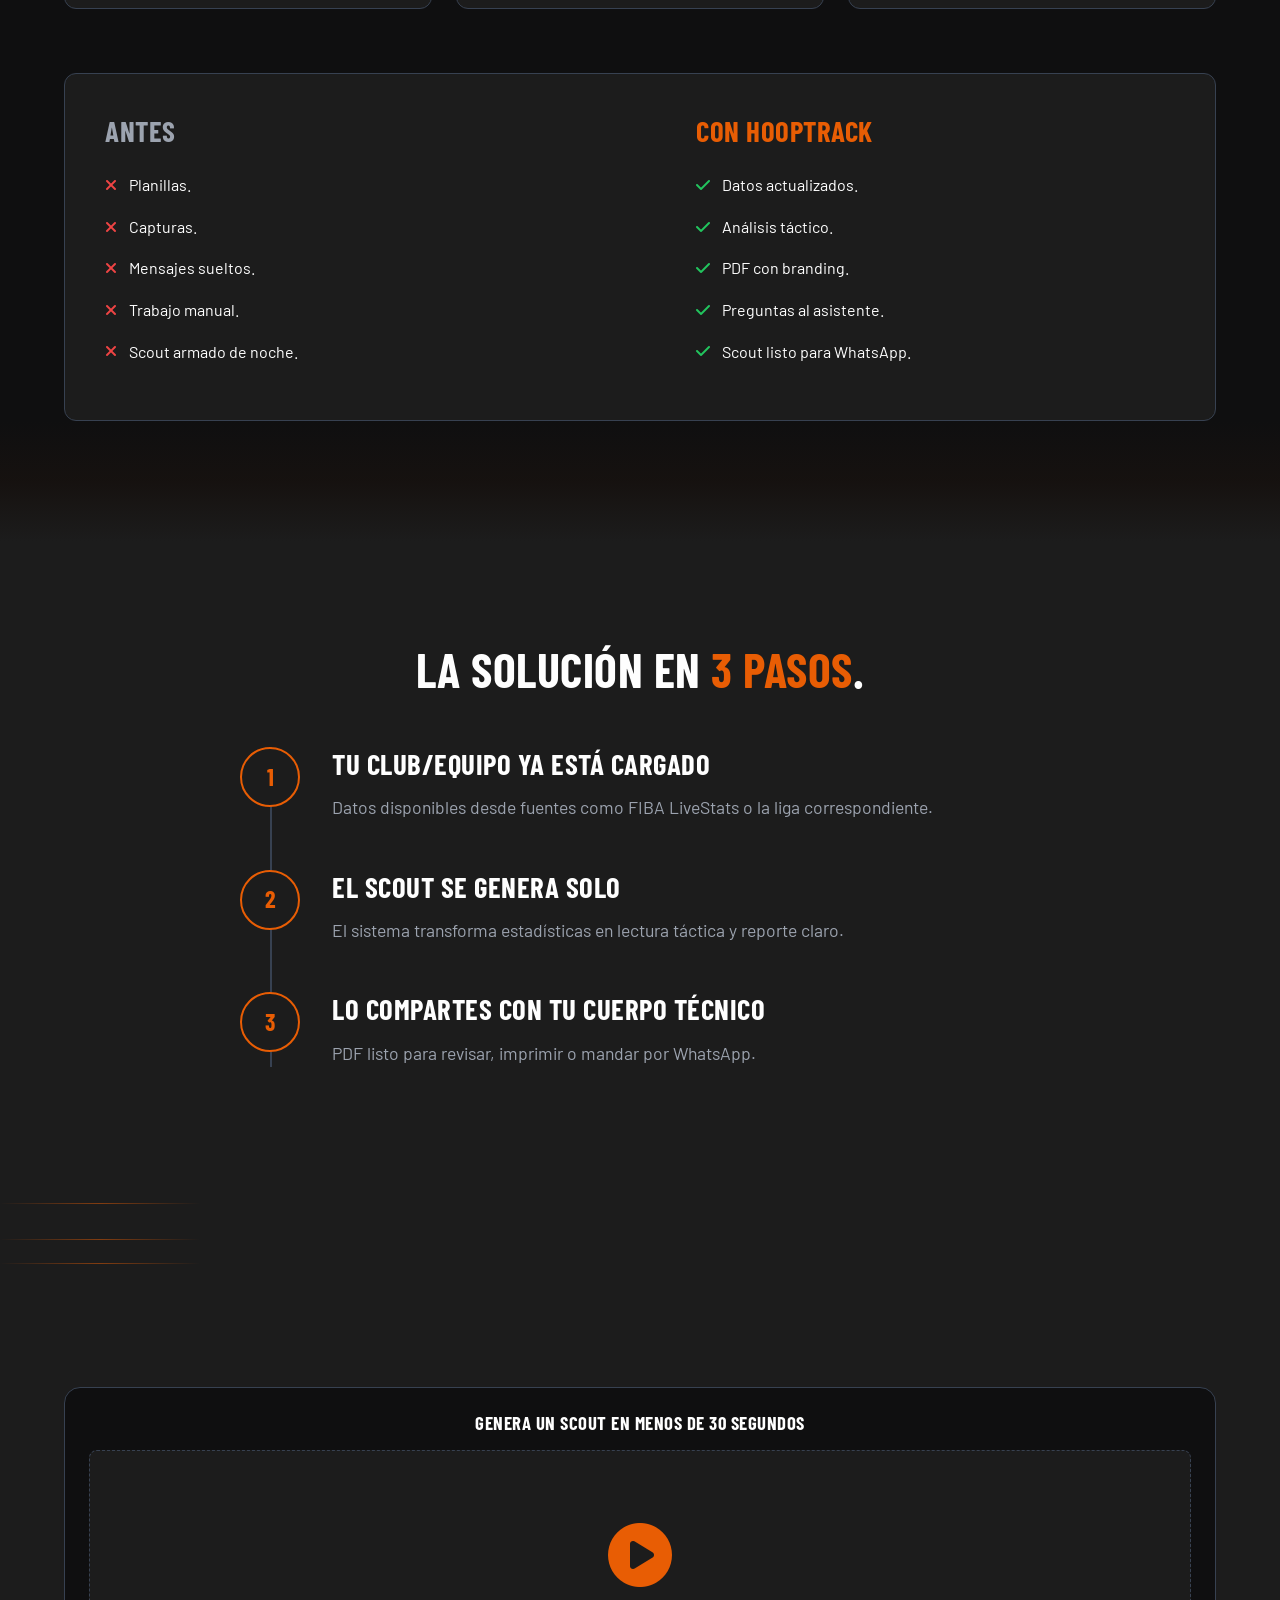
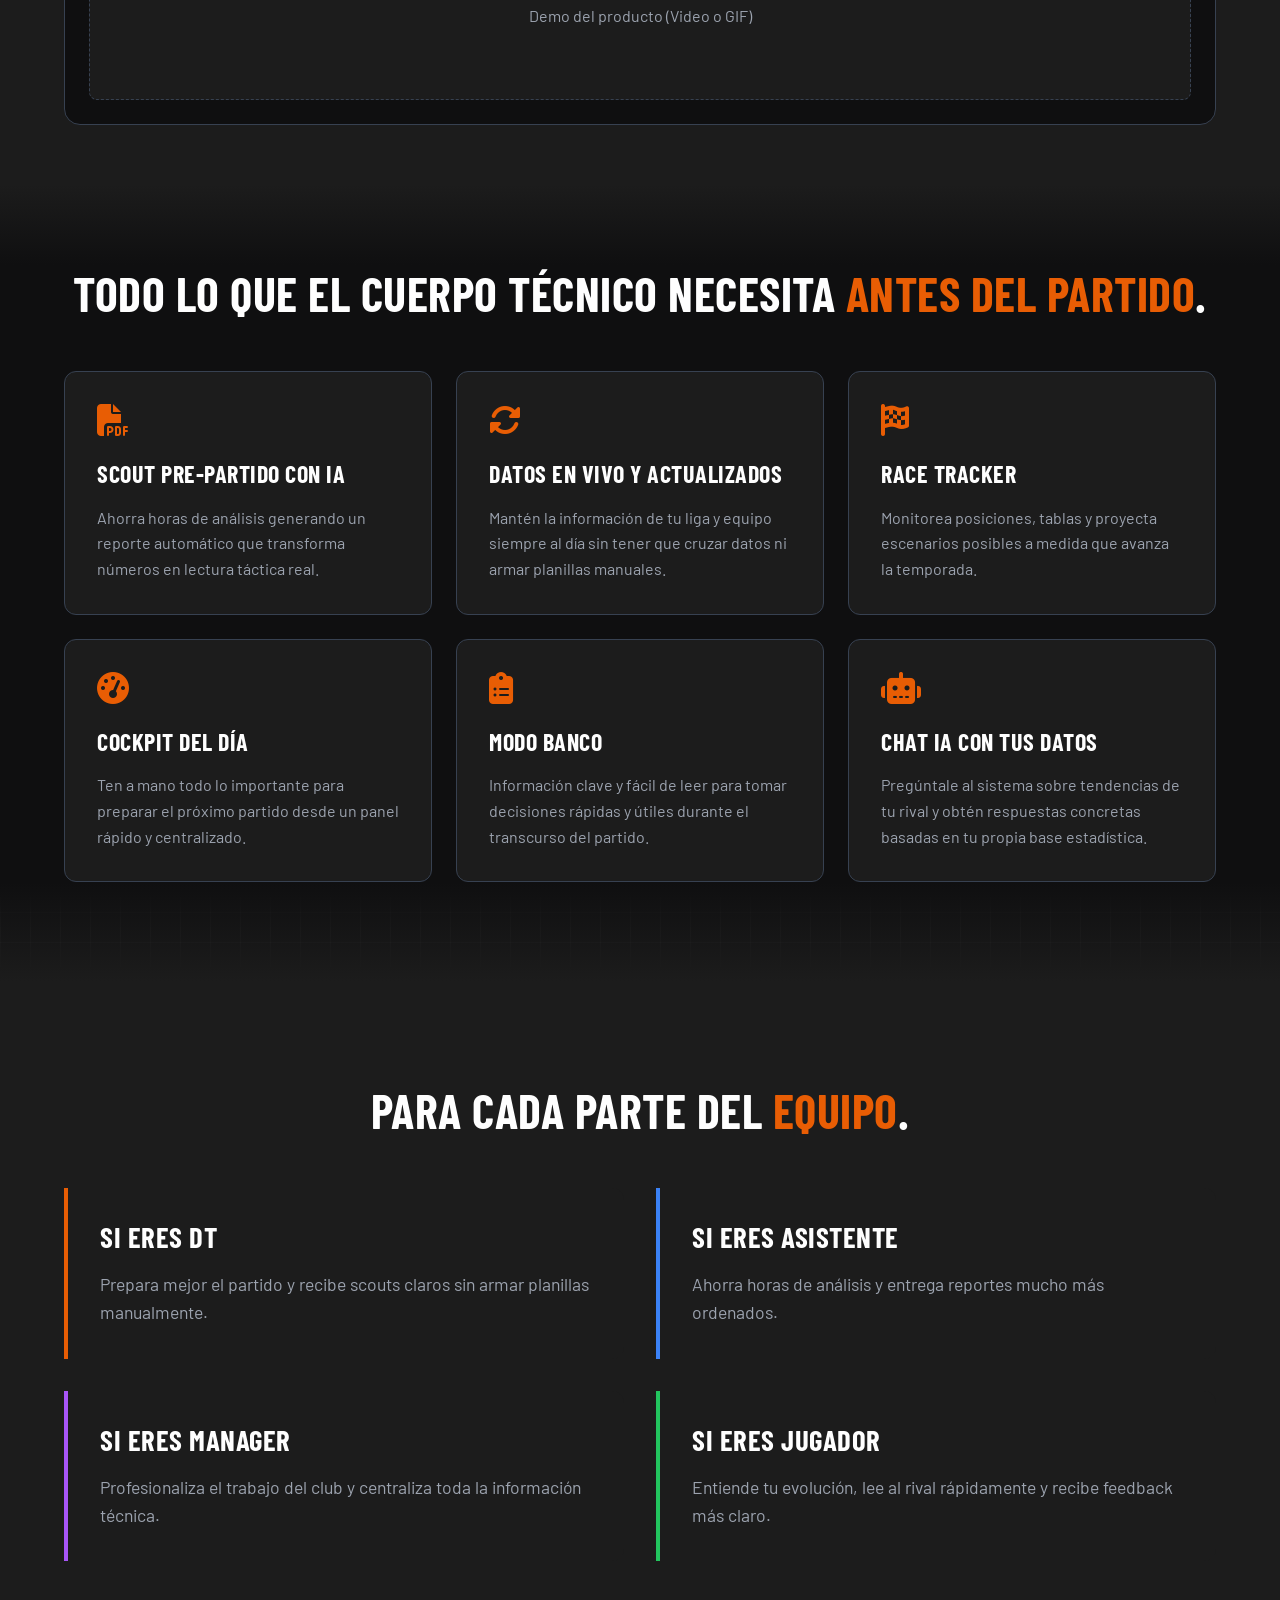
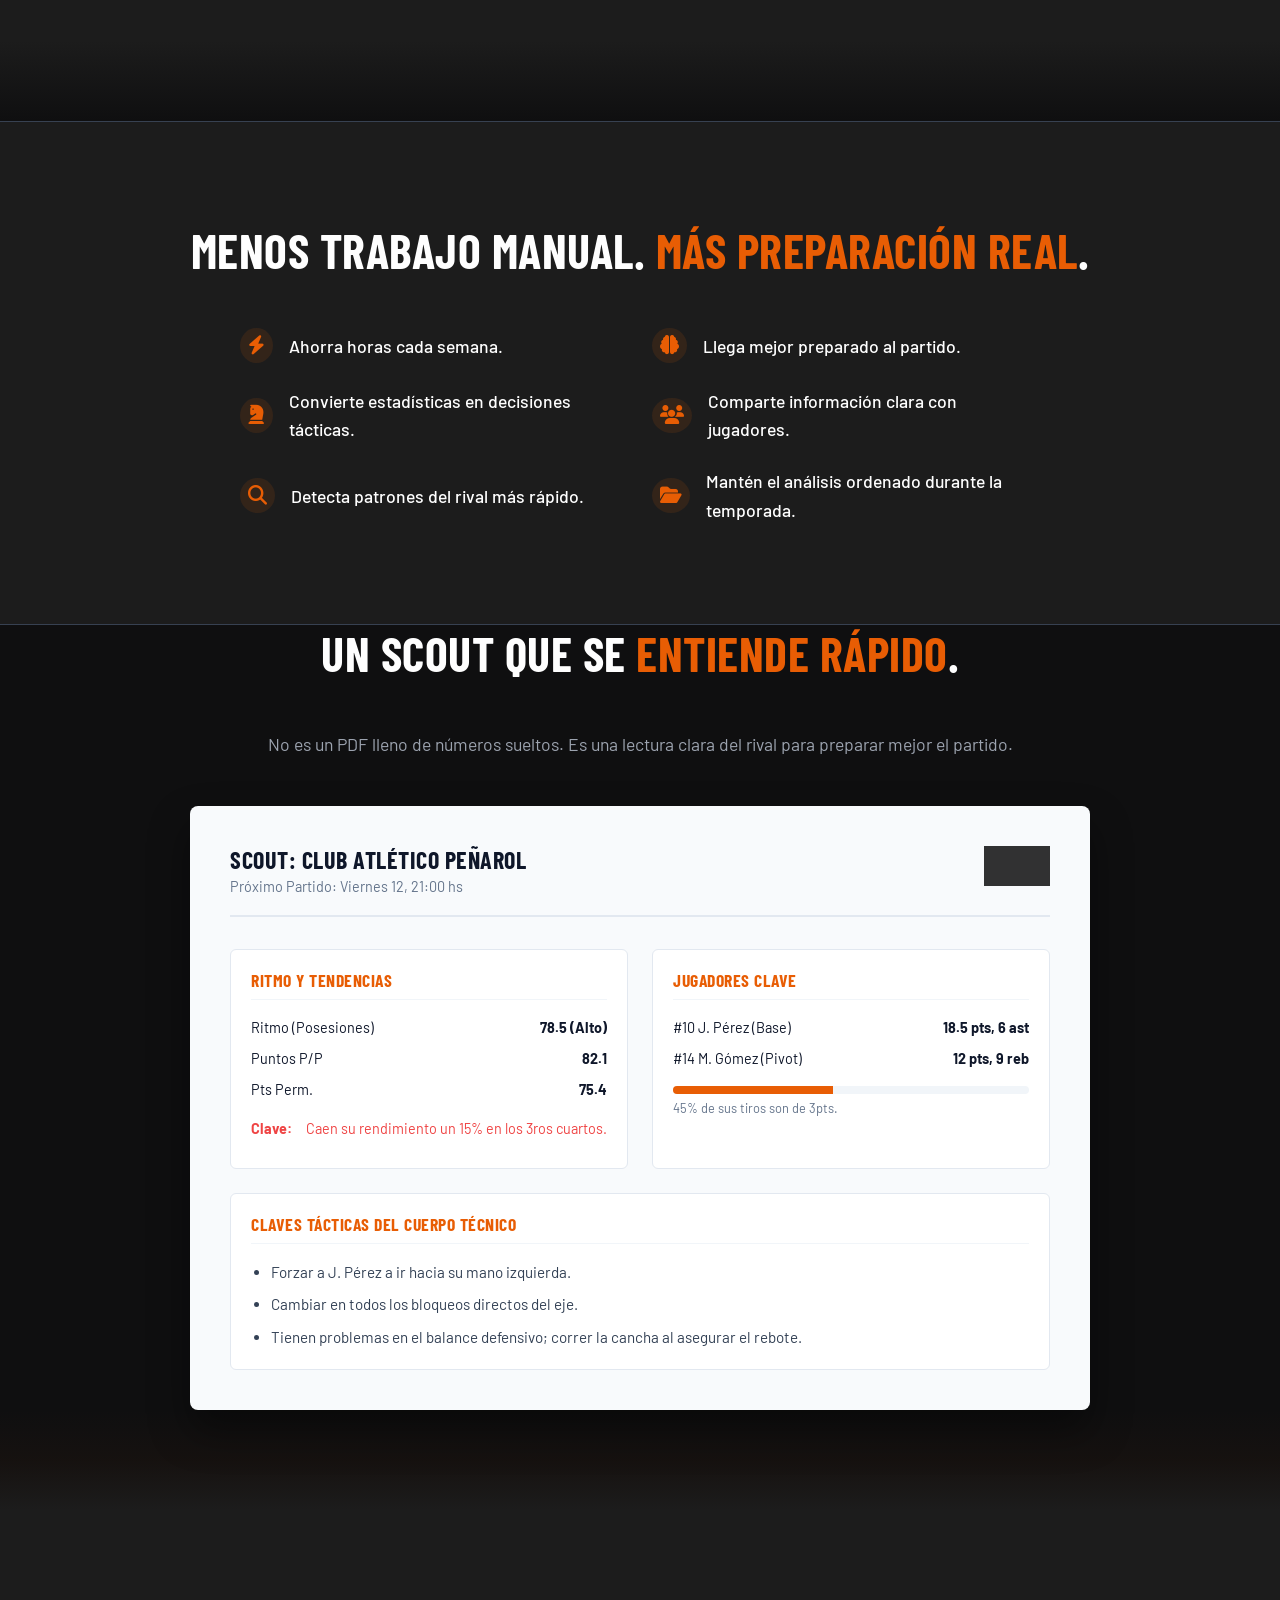
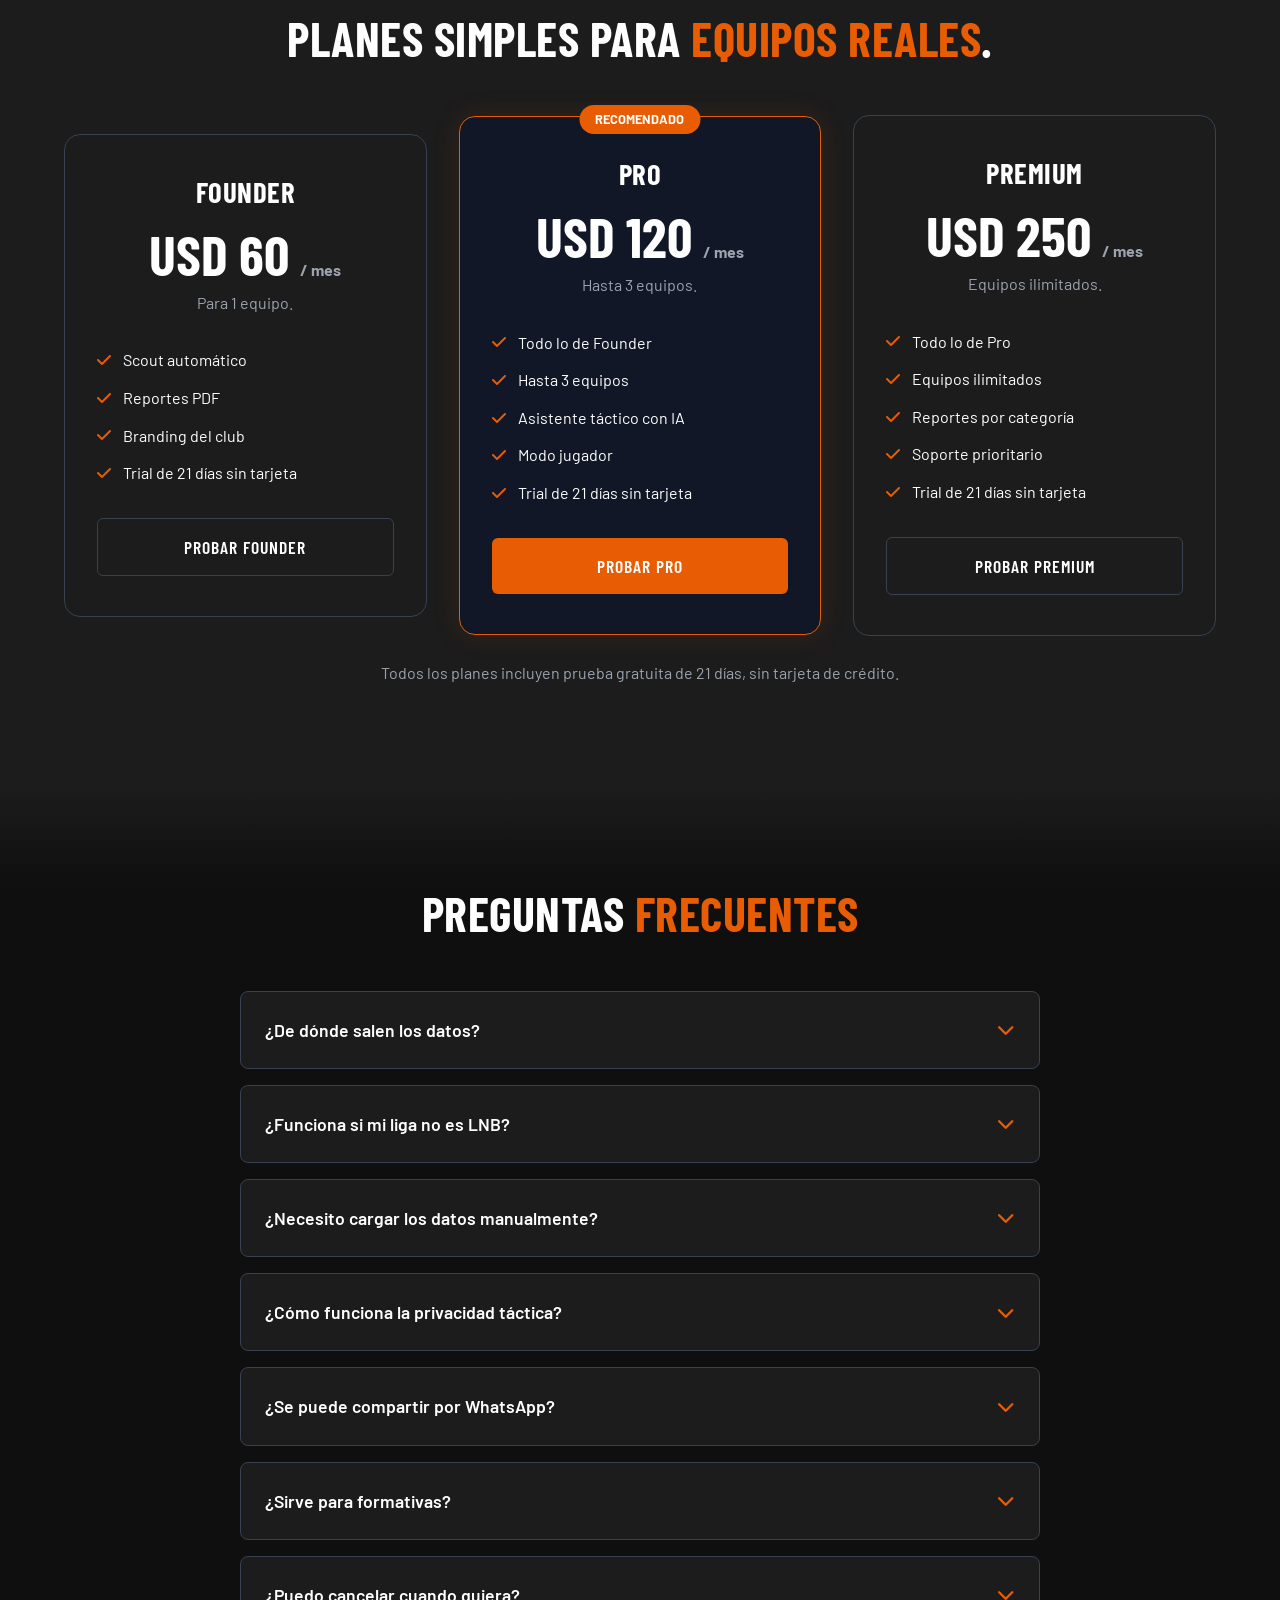
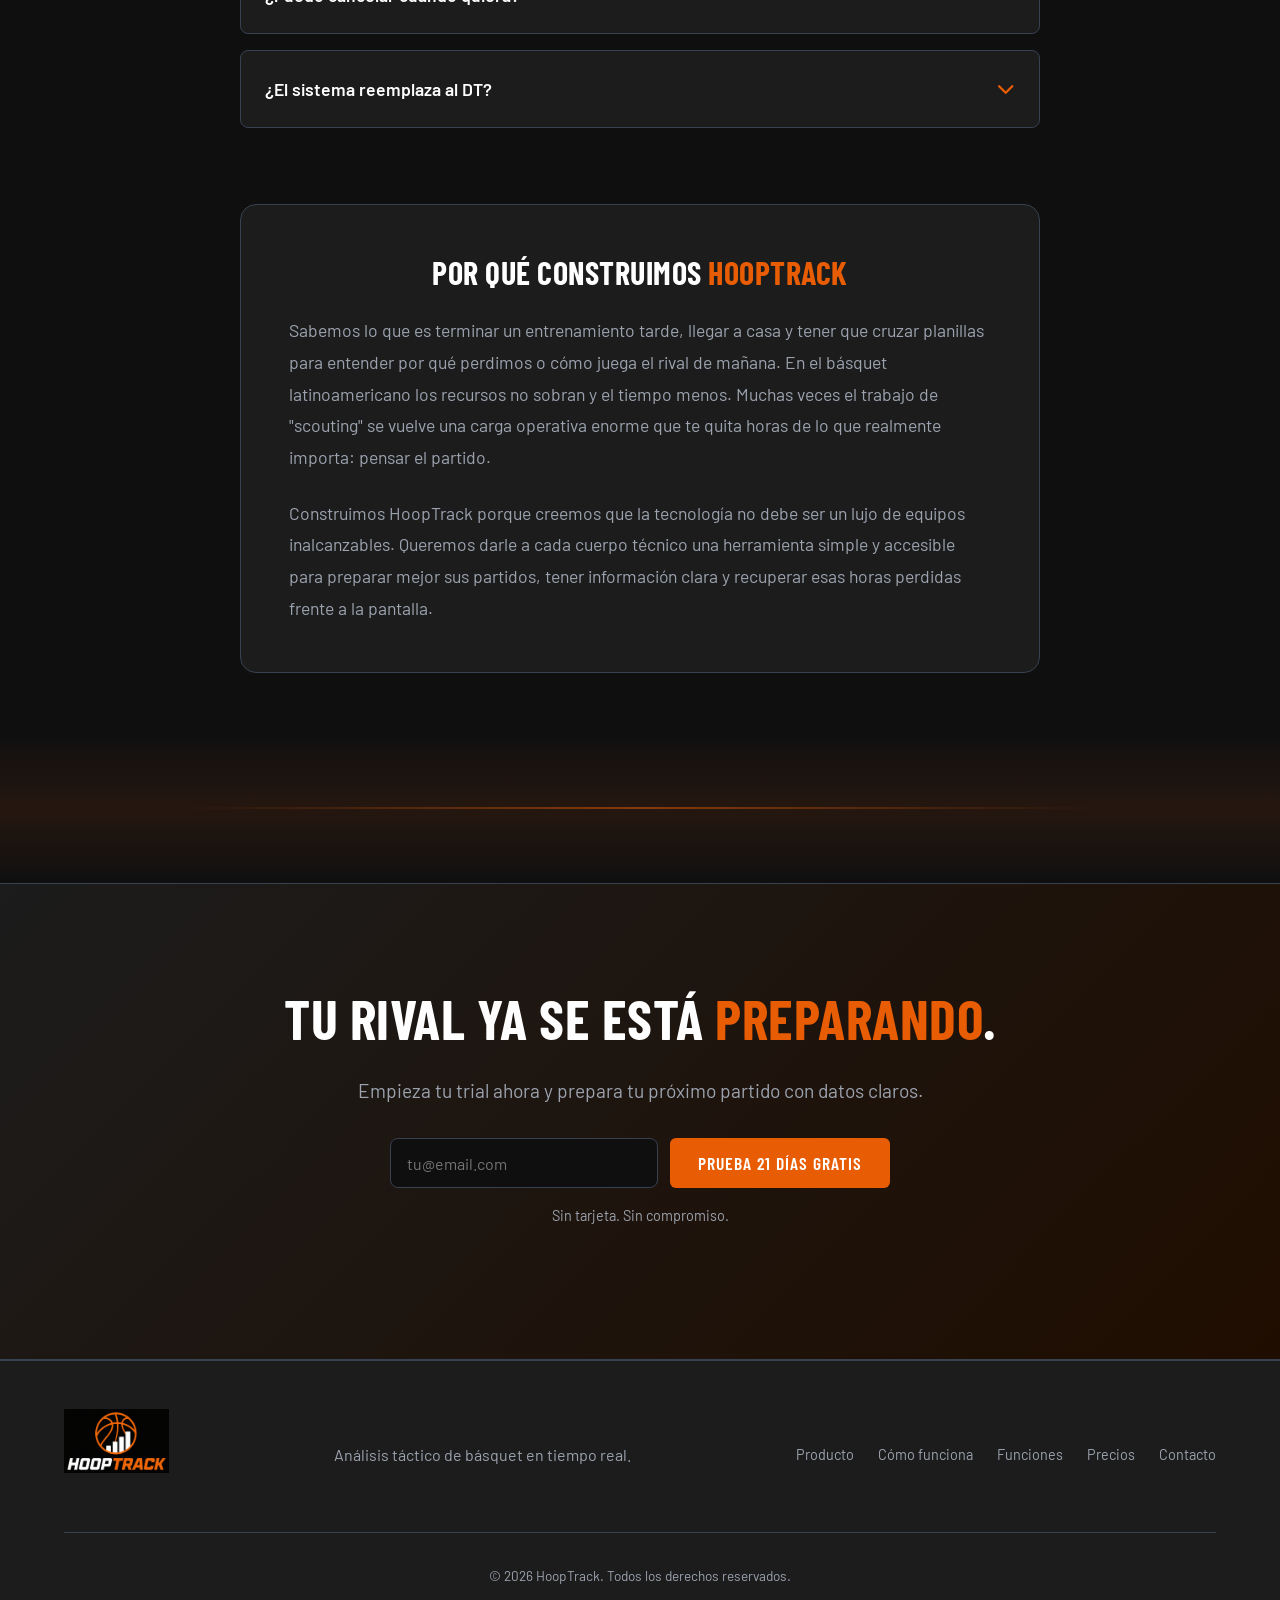
==== commit 8329c2f0: "Revert "Optimize mobile experience: reduce scroll length and add horizontal carousels" This reverts " ====
--- a/index.html
+++ b/index.html
@@ -206,7 +206,7 @@
     <section id="funciones" class="container">
         <h2 class="section-title fade-in">Todo lo que el cuerpo técnico necesita <span class="text-accent">antes del partido</span>.</h2>
         
-        <div class="features-grid mobile-scroll-x">
+        <div class="features-grid">
             <div class="feature-card slide-up">
                 <i class="fas fa-file-pdf"></i>
                 <h3>Scout pre-partido con IA</h3>
@@ -357,7 +357,7 @@
         <div class="container">
             <h2 class="section-title fade-in">Planes simples para <span class="text-accent">equipos reales</span>.</h2>
             
-            <div class="pricing-grid mobile-scroll-x">
+            <div class="pricing-grid">
                 <!-- Founder -->
                 <div class="price-card slide-up">
                     <h3>Founder</h3>
@@ -505,8 +505,8 @@
     </section>
 
     <!-- SECTION 10: MANIFIESTO -->
-    <section class="container" style="padding-top: 40px; padding-bottom: 40px;">
-        <div class="fade-in" style="background-color: var(--bg-sec); border-radius: 16px; padding: 32px 24px; text-align: center; max-width: 800px; margin: 0 auto; border: 1px solid var(--border-color);">
+    <section class="container" style="padding-top: 60px; padding-bottom: 60px;">
+        <div class="fade-in" style="background-color: var(--bg-sec); border-radius: 16px; padding: 48px; text-align: center; max-width: 800px; margin: 0 auto; border: 1px solid var(--border-color);">
             <h2 style="font-family: var(--font-heading); text-transform: uppercase; font-size: 2rem; margin-bottom: 24px;">Por qué construimos <span class="text-accent">HoopTrack</span></h2>
             <p style="font-size: 1.1rem; color: var(--text-muted); margin-bottom: 24px; text-align: left; line-height: 1.8;">
                 Sabemos lo que es terminar un entrenamiento tarde, llegar a casa y tener que cruzar planillas para entender por qué perdimos o cómo juega el rival de mañana. En el básquet latinoamericano los recursos no sobran y el tiempo menos. Muchas veces el trabajo de "scouting" se vuelve una carga operativa enorme que te quita horas de lo que realmente importa: pensar el partido.
--- a/styles.css
+++ b/styles.css
@@ -85,24 +85,11 @@
   padding: 100px 0;
 }
 
-@media (max-width: 768px) {
-  section {
-    padding: 60px 0;
-  }
-}
-
 .section-title {
   font-size: 3rem;
   margin-bottom: 48px;
   text-align: center;
   font-weight: 700;
-}
-
-@media (max-width: 768px) {
-  .section-title {
-    font-size: 2.2rem;
-    margin-bottom: 32px;
-  }
 }
 
 .text-accent {
@@ -1060,47 +1047,6 @@
   
   .benefits-list {
     grid-template-columns: 1fr;
-  }
-}
-
-/* Horizontal Scroll Utility for Mobile */
-@media (max-width: 600px) {
-  .mobile-scroll-x {
-    display: flex !important;
-    overflow-x: auto !important;
-    scroll-snap-type: x mandatory !important;
-    padding: 20px 0 30px 0 !important;
-    gap: 16px !important;
-    margin: 0 -24px !important; /* Negative margin to go edge-to-edge */
-    padding-left: 24px !important;
-    padding-right: 24px !important;
-    grid-template-columns: none !important;
-    -webkit-overflow-scrolling: touch;
-  }
-
-  .mobile-scroll-x > * {
-    flex: 0 0 80% !important; /* Each card takes 80% width */
-    scroll-snap-align: center !important;
-  }
-  
-  .mobile-scroll-x::-webkit-scrollbar {
-    display: none; /* Hide scrollbar for cleaner look */
-  }
-
-  .pdf-mockup {
-    max-height: 400px;
-    overflow: hidden;
-  }
-
-  .pdf-mockup::after {
-    content: '';
-    position: absolute;
-    bottom: 0;
-    left: 0;
-    width: 100%;
-    height: 100px;
-    background: linear-gradient(to top, #f8fafc, transparent);
-    pointer-events: none;
   }
 }
 
@@ -1242,22 +1188,6 @@
 }
 
 /* TACTICAL SEPARATORS V2 */
-.sep-brand, .sep-smooth, .sep-dataflow, .sep-clean, .sep-grid, .sep-intense {
-    transition: height 0.3s ease, margin 0.3s ease;
-}
-
-@media (max-width: 768px) {
-    .sep-brand, .sep-smooth, .sep-dataflow, .sep-clean, .sep-grid, .sep-intense {
-        height: 100px !important;
-        margin: 10px 0 !important;
-    }
-    
-    .sep-brand h2 {
-        font-size: 1.3rem !important;
-        padding: 0 20px;
-    }
-}
-
 .sep-brand {
     /* Hero -> Problema */
     position: relative;
